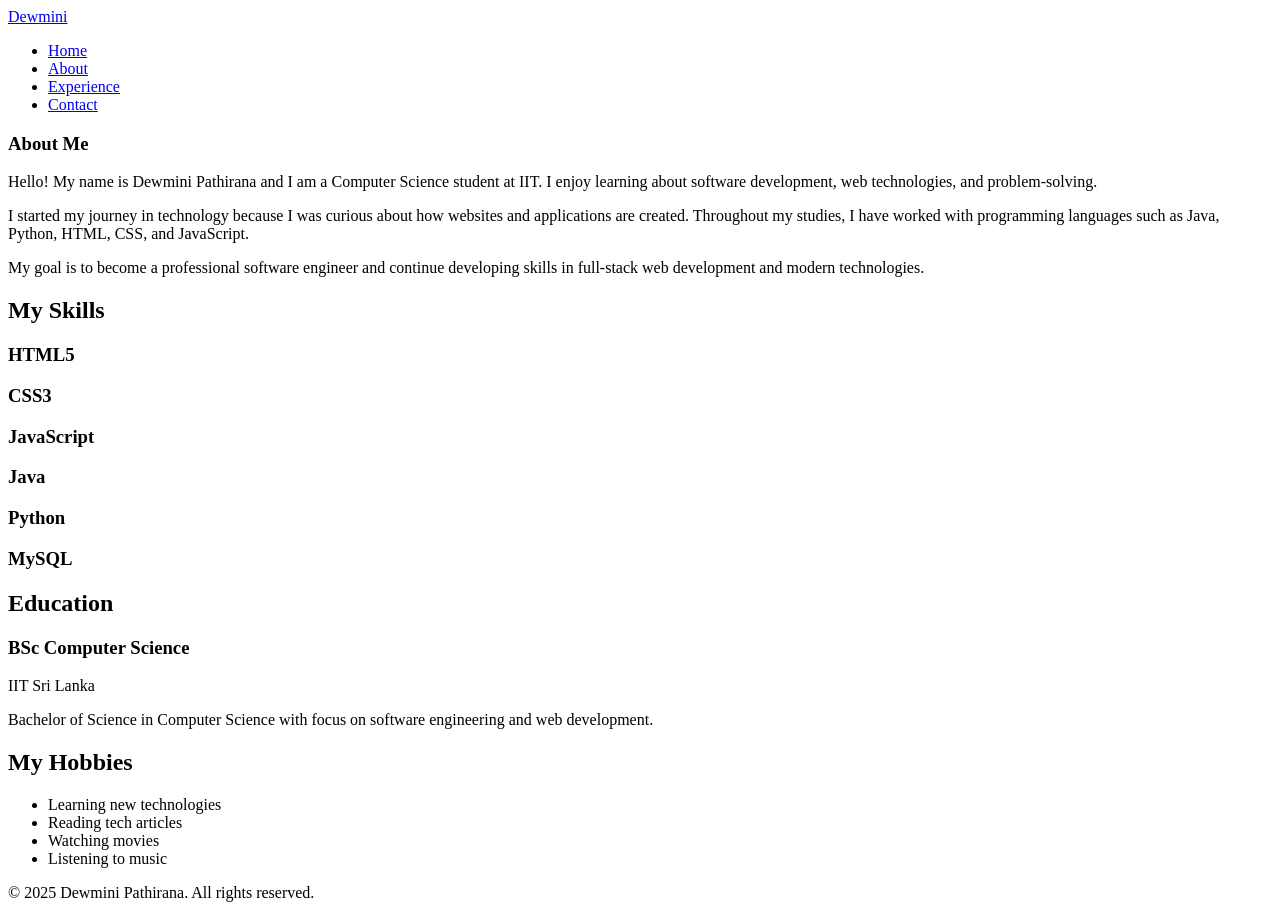
==== pages/about.html @ 13615d44 "Add HTML files with semantic structure" ====
<!DOCTYPE html>
<html lang="en">

<head>
    <meta charset="UTF-8">
    <meta name="viewport" content="width=device-width, initial-scale=1.0">
    <title>About Me - Dewmini Pathirana</title>
    <link href="https://fonts.googleapis.com/css2?family=Poppins:wght@300;400;600;700&family=Great+Vibes&display=swap"
        rel="stylesheet">
    <link rel="stylesheet" href="css/style.css">
</head>

<body>
    <nav class="navbar">
        <div class="nav-container">
            <a href="index.html" class="logo">Dewmini</a>
            <ul class="nav-menu">
                <li><a href="index.html">Home</a></li>
                <li><a href="about.html" class="active">About</a></li>
                <li><a href="projects.html">Experience</a></li>
                <li><a href="contact.html">Contact</a></li>
            </ul>
        </div>
    </nav>

    <main class="about-main">
        <div class="container">
            <!-- ABOUT HERO -->
            <section class="about-hero">
                <article class="about-content">
                    <h1>About <span class="highlight">Me</span></h1>
                    <p>Hello! My name is Dewmini Pathirana and I am a Computer Science student at IIT. I enjoy learning
                        about software development, web technologies, and problem-solving.</p>
                    <p>I started my journey in technology because I was curious about how websites and applications are
                        created. Throughout my studies, I have worked with programming languages such as Java, Python,
                        HTML, CSS, and JavaScript.</p>
                    <p>My goal is to become a professional software engineer and continue developing skills in
                        full-stack web development and modern technologies.</p>
                </article>
            </section>

            <!-- SKILLS SECTION -->
            <section class="skills">
                <h2>My <span class="highlight">Skills</span></h2>
                <div class="skills-grid">
                    <div class="skill-card">
                        <h3>HTML5</h3>
                        <div class="skill-bar">
                            <div class="skill-progress" style="width: 90%"></div>
                        </div>
                    </div>
                    <div class="skill-card">
                        <h3>CSS3</h3>
                        <div class="skill-bar">
                            <div class="skill-progress" style="width: 85%"></div>
                        </div>
                    </div>
                    <div class="skill-card">
                        <h3>JavaScript</h3>
                        <div class="skill-bar">
                            <div class="skill-progress" style="width: 70%"></div>
                        </div>
                    </div>
                    <div class="skill-card">
                        <h3>Java</h3>
                        <div class="skill-bar">
                            <div class="skill-progress" style="width: 75%"></div>
                        </div>
                    </div>
                    <div class="skill-card">
                        <h3>Python</h3>
                        <div class="skill-bar">
                            <div class="skill-progress" style="width: 80%"></div>
                        </div>
                    </div>
                    <div class="skill-card">
                        <h3>MySQL</h3>
                        <div class="skill-bar">
                            <div class="skill-progress" style="width: 75%"></div>
                        </div>
                    </div>
                </div>
            </section>

            <!-- EDUCATION -->
            <section class="education">
                <h2><span class="highlight">Education</span></h2>
                <article class="education-item">
                    <h3>BSc Computer Science</h3>
                    <p class="institution">IIT Sri Lanka</p>
                    <p>Bachelor of Science in Computer Science with focus on software engineering and web development.
                    </p>
                </article>
            </section>

            <!-- HOBBIES -->
            <section class="hobbies">
                <h2>My <span class="highlight">Hobbies</span></h2>
                <ul class="hobbies-list">
                    <li>Learning new technologies</li>
                    <li>Reading tech articles</li>
                    <li>Watching movies</li>
                    <li>Listening to music</li>
                </ul>
            </section>
        </div>
    </main>

    <footer>
        <p>&copy; 2025 Dewmini Pathirana. All rights reserved.</p>
    </footer>
</body>

</html>
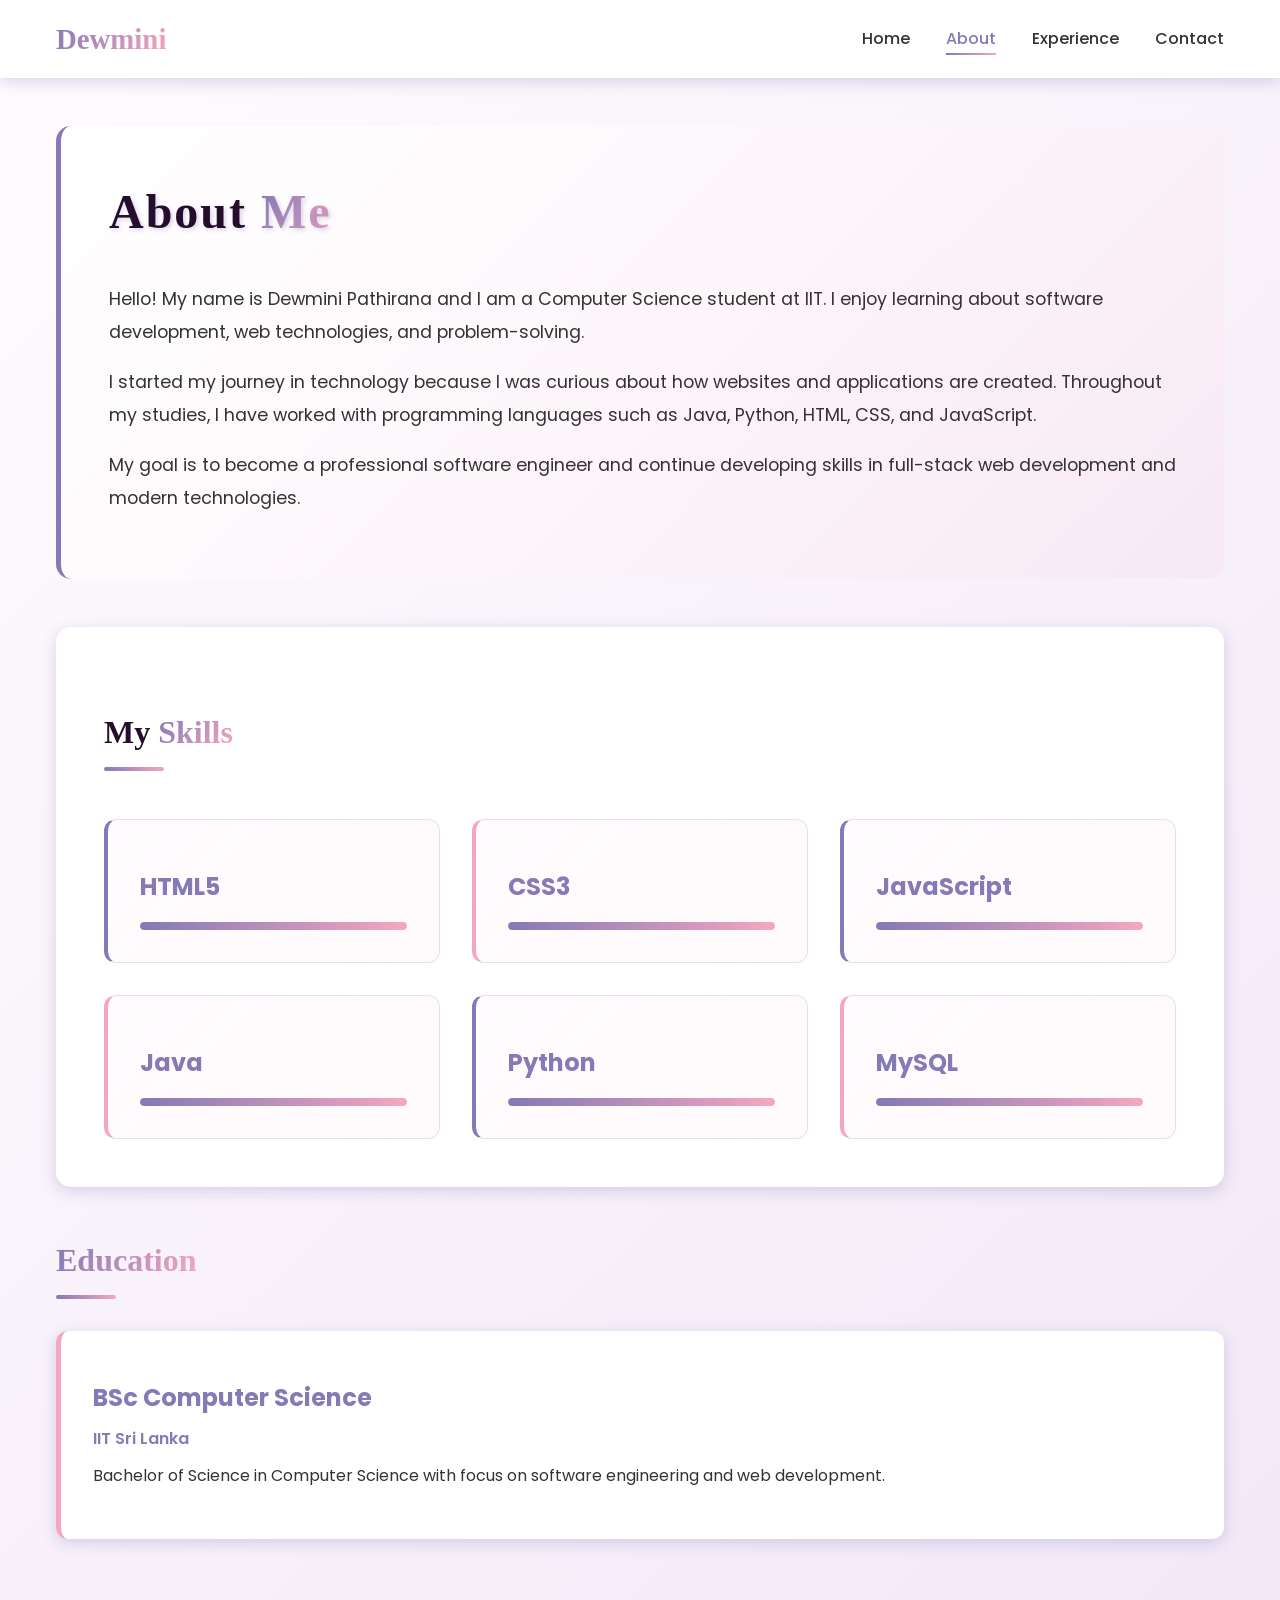
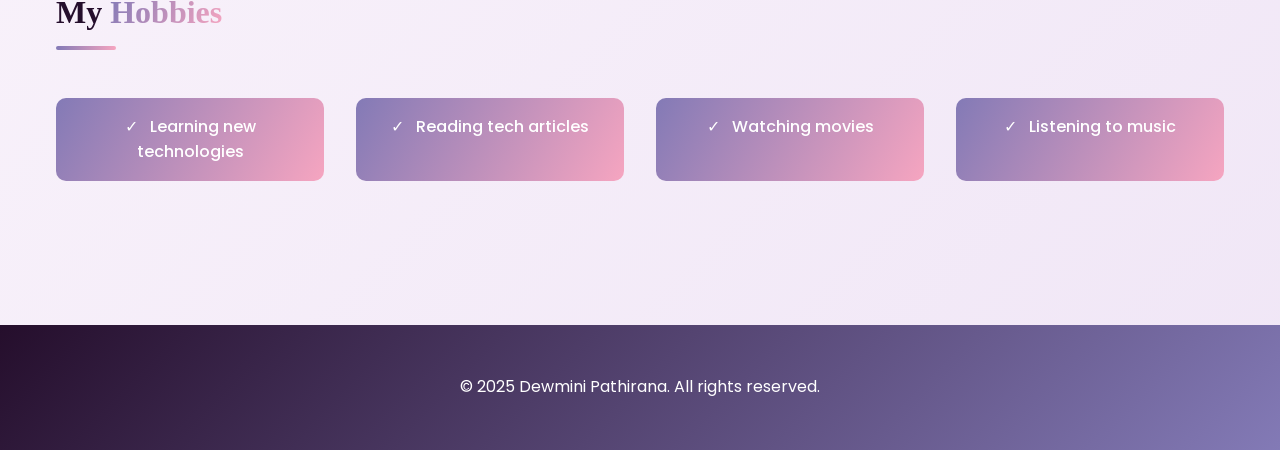
==== commit 2d2cc9fb: "Add complete CSS styling" ====
--- a/pages/about.html
+++ b/pages/about.html
@@ -7,7 +7,7 @@
     <title>About Me - Dewmini Pathirana</title>
     <link href="https://fonts.googleapis.com/css2?family=Poppins:wght@300;400;600;700&family=Great+Vibes&display=swap"
         rel="stylesheet">
-    <link rel="stylesheet" href="css/style.css">
+    <link rel="stylesheet" href="../css/style.css">
 </head>
 
 <body>
--- a/css/style.css
+++ b/css/style.css
@@ -0,0 +1,871 @@
+/* ============================================
+   DEWMINI PATHIRANA - PORTFOLIO CSS
+   Advanced Client-Side Web Development (5COSC026W)
+   ============================================ */
+
+/* ============================================
+   1. GOOGLE FONTS - TYPOGRAPHY REQUIREMENT
+   ============================================ */
+/* Already imported in HTML: Poppins & Great Vibes */
+
+/* ============================================
+   2. CSS VARIABLES - COLOUR SCHEME
+   ============================================ */
+:root {
+    /* Primary Colors - From your design theme */
+    --color-dark-purple: #250e2c;
+    --color-purple: #837ab6;
+    --color-light-purple: #9d85b6;
+    --color-pink: #cc8db3;
+    --color-bright-pink: #f6a5c0;
+    --color-bg: #fffbfe;
+
+    /* Semi-transparent colors for requirement */
+    --color-overlay: rgba(37, 14, 44, 0.7);
+    --color-semi-transparent: rgba(131, 122, 182, 0.3);
+
+    /* Neutral colors */
+    --color-dark: #333;
+    --color-light: #f5f5f5;
+    --color-white: #ffffff;
+
+    /* Typography */
+    --font-heading: 'Great Vibes', cursive;
+    --font-body: 'Poppins', sans-serif;
+    --font-size-h1: 3rem;
+    --font-size-h2: 2rem;
+    --font-size-h3: 1.5rem;
+    --font-size-body: 1rem;
+
+    /* Spacing */
+    --spacing-small: 0.5rem;
+    --spacing-medium: 1rem;
+    --spacing-large: 2rem;
+    --spacing-xlarge: 3rem;
+
+    /* Transitions */
+    --transition: all 0.3s ease;
+}
+
+/* ============================================
+   3. GLOBAL STYLES & RESETS
+   ============================================ */
+* {
+    margin: 0;
+    padding: 0;
+    box-sizing: border-box;
+}
+
+html {
+    scroll-behavior: smooth;
+}
+
+body {
+    font-family: var(--font-body);
+    color: var(--color-dark);
+    background: linear-gradient(135deg, var(--color-bg) 0%, #f0e6f6 100%);
+    line-height: 1.6;
+    overflow-x: hidden;
+}
+
+/* ============================================
+   4. TYPOGRAPHY - TEXT EFFECTS REQUIREMENT
+   ============================================ */
+h1 {
+    font-family: var(--font-heading);
+    font-size: var(--font-size-h1);
+    color: var(--color-dark-purple);
+    font-weight: 700;
+    /* Text Effect: Text shadow */
+    text-shadow: 2px 2px 4px rgba(131, 122, 182, 0.3);
+    letter-spacing: 2px;
+}
+
+h2 {
+    font-family: var(--font-heading);
+    font-size: var(--font-size-h2);
+    color: var(--color-dark-purple);
+    margin: var(--spacing-large) 0 var(--spacing-medium) 0;
+    position: relative;
+    /* Pseudo-element with generated content - REQUIREMENT */
+    padding-bottom: var(--spacing-medium);
+}
+
+/* Generated content after h2 - PSEUDO-ELEMENT REQUIREMENT */
+h2::after {
+    content: '';
+    display: block;
+    width: 60px;
+    height: 4px;
+    background: linear-gradient(90deg, var(--color-purple), var(--color-bright-pink));
+    border-radius: 2px;
+    margin-top: var(--spacing-small);
+}
+
+h3 {
+    font-size: var(--font-size-h3);
+    color: var(--color-purple);
+    margin: var(--spacing-medium) 0 var(--spacing-small) 0;
+}
+
+p {
+    font-size: var(--font-size-body);
+    line-height: 1.8;
+    margin-bottom: var(--spacing-medium);
+}
+
+/* Highlight class - used throughout */
+.highlight {
+    background: linear-gradient(120deg, var(--color-purple), var(--color-bright-pink));
+    -webkit-background-clip: text;
+    -webkit-text-fill-color: transparent;
+    background-clip: text;
+    font-weight: 600;
+}
+
+/* ============================================
+   5. NAVIGATION - CHILD COMBINATOR REQUIREMENT
+   ============================================ */
+.navbar {
+    background: var(--color-white);
+    padding: var(--spacing-medium) 0;
+    /* Box shadow - REQUIREMENT */
+    box-shadow: 0 4px 15px var(--color-semi-transparent);
+    position: sticky;
+    top: 0;
+    z-index: 100;
+    /* Transition - REQUIREMENT */
+    transition: var(--transition);
+}
+
+.navbar:hover {
+    box-shadow: 0 6px 20px var(--color-semi-transparent);
+}
+
+.nav-container {
+    max-width: 1200px;
+    margin: 0 auto;
+    padding: 0 var(--spacing-medium);
+    display: flex;
+    justify-content: space-between;
+    align-items: center;
+}
+
+.logo {
+    font-family: var(--font-heading);
+    font-size: 1.8rem;
+    background: linear-gradient(120deg, var(--color-purple), var(--color-bright-pink));
+    -webkit-background-clip: text;
+    -webkit-text-fill-color: transparent;
+    background-clip: text;
+    text-decoration: none;
+    font-weight: 700;
+    /* Transform - REQUIREMENT */
+    transition: var(--transition);
+}
+
+.logo:hover {
+    transform: scale(1.05);
+}
+
+/* Child combinator - REQUIREMENT */
+.nav-menu>li {
+    list-style: none;
+    display: inline-block;
+    margin-left: var(--spacing-large);
+}
+
+.nav-menu>li>a {
+    text-decoration: none;
+    color: var(--color-dark);
+    font-weight: 500;
+    position: relative;
+    transition: var(--transition);
+}
+
+/* Pseudo-class for user action - REQUIREMENT */
+.nav-menu>li>a:hover,
+.nav-menu>li>a.active {
+    color: var(--color-purple);
+}
+
+/* Pseudo-element for hover effect */
+.nav-menu>li>a::before {
+    content: '';
+    position: absolute;
+    bottom: -5px;
+    left: 0;
+    width: 0;
+    height: 2px;
+    background: linear-gradient(90deg, var(--color-purple), var(--color-bright-pink));
+    transition: width 0.3s ease;
+}
+
+.nav-menu>li>a:hover::before,
+.nav-menu>li>a.active::before {
+    width: 100%;
+}
+
+/* ============================================
+   6. BUTTONS - STYLING REQUIREMENT
+   ============================================ */
+.btn {
+    padding: var(--spacing-medium) var(--spacing-large);
+    border: none;
+    border-radius: 50px;
+    font-family: var(--font-body);
+    font-size: var(--font-size-body);
+    font-weight: 600;
+    cursor: pointer;
+    /* Transition - REQUIREMENT */
+    transition: var(--transition);
+    text-decoration: none;
+    display: inline-block;
+    margin: var(--spacing-small);
+}
+
+.btn-primary {
+    background: linear-gradient(120deg, var(--color-purple), var(--color-bright-pink));
+    color: var(--color-white);
+    /* Border - REQUIREMENT */
+    border: 2px solid var(--color-purple);
+}
+
+.btn-primary:hover {
+    /* Transform - REQUIREMENT */
+    transform: translateY(-3px);
+    /* Box shadow - REQUIREMENT */
+    box-shadow: 0 8px 20px var(--color-semi-transparent);
+}
+
+.btn-secondary {
+    background: transparent;
+    color: var(--color-purple);
+    border: 2px solid var(--color-purple);
+}
+
+.btn-secondary:hover {
+    background: var(--color-semi-transparent);
+    transform: translateY(-3px);
+}
+
+/* ============================================
+   7. CONTAINER & LAYOUT
+   ============================================ */
+.container {
+    max-width: 1200px;
+    margin: 0 auto;
+    padding: 0 var(--spacing-medium);
+}
+
+main {
+    min-height: calc(100vh - 200px);
+    padding: var(--spacing-xlarge) 0;
+}
+
+/* ============================================
+   8. HERO SECTION
+   ============================================ */
+.hero {
+    display: flex;
+    align-items: center;
+    justify-content: space-between;
+    gap: var(--spacing-xlarge);
+    padding: var(--spacing-xlarge) 0;
+    /* Gradient background - REQUIREMENT */
+    background: linear-gradient(135deg,
+            rgba(131, 122, 182, 0.1) 0%,
+            rgba(246, 165, 192, 0.1) 100%);
+    border-radius: 15px;
+    padding: var(--spacing-xlarge);
+    margin-bottom: var(--spacing-xlarge);
+}
+
+.hero-content {
+    flex: 1;
+}
+
+.intro-text {
+    font-size: 1.3rem;
+    color: var(--color-purple);
+    font-weight: 600;
+    margin-bottom: var(--spacing-small);
+    /* Animation - REQUIREMENT */
+    animation: fadeInUp 0.8s ease forwards;
+}
+
+.description {
+    font-size: 1.1rem;
+    color: var(--color-dark);
+    margin-bottom: var(--spacing-large);
+    animation: fadeInUp 0.8s ease 0.2s forwards;
+    opacity: 0;
+}
+
+.buttons {
+    animation: fadeInUp 0.8s ease 0.4s forwards;
+    opacity: 0;
+}
+
+/* Sidebar - Structural selector REQUIREMENT */
+.sidebar {
+    flex: 0.3;
+    background: var(--color-white);
+    padding: var(--spacing-large);
+    border-radius: 15px;
+    /* Box shadow - REQUIREMENT */
+    box-shadow: 0 8px 25px var(--color-semi-transparent);
+}
+
+.sidebar h3 {
+    color: var(--color-dark-purple);
+    margin-bottom: var(--spacing-medium);
+}
+
+.social-links {
+    list-style: none;
+}
+
+/* Pseudo-class :not() - NEGATION PSEUDO-CLASS REQUIREMENT */
+.social-links li:not(:last-child) {
+    margin-bottom: var(--spacing-medium);
+}
+
+.social-links a {
+    color: var(--color-purple);
+    text-decoration: none;
+    font-weight: 500;
+    /* Transition - REQUIREMENT */
+    transition: var(--transition);
+    display: inline-block;
+}
+
+.social-links a:hover {
+    color: var(--color-bright-pink);
+    transform: translateX(5px);
+}
+
+/* ============================================
+   9. FEATURED SECTION
+   ============================================ */
+.featured {
+    margin: var(--spacing-xlarge) 0;
+}
+
+.featured-grid {
+    display: grid;
+    grid-template-columns: repeat(auto-fit, minmax(300px, 1fr));
+    gap: var(--spacing-large);
+    margin-top: var(--spacing-large);
+}
+
+.featured-card {
+    background: var(--color-white);
+    padding: var(--spacing-large);
+    border-radius: 12px;
+    /* Box shadow - REQUIREMENT */
+    box-shadow: 0 4px 15px var(--color-semi-transparent);
+    /* Transition - REQUIREMENT */
+    transition: var(--transition);
+    /* Rounded corners - REQUIREMENT */
+    border: 1px solid rgba(246, 165, 192, 0.2);
+}
+
+.featured-card:hover {
+    /* Transform - REQUIREMENT */
+    transform: translateY(-10px);
+    box-shadow: 0 10px 30px var(--color-semi-transparent);
+}
+
+.featured-card h3 {
+    color: var(--color-dark-purple);
+}
+
+.featured-card a {
+    color: var(--color-purple);
+    text-decoration: none;
+    font-weight: 600;
+    transition: var(--transition);
+}
+
+.featured-card a:hover {
+    color: var(--color-bright-pink);
+}
+
+/* ============================================
+   10. ABOUT PAGE STYLES
+   ============================================ */
+.about-main {
+    padding: var(--spacing-xlarge) 0;
+}
+
+.about-hero {
+    margin-bottom: var(--spacing-xlarge);
+    padding: var(--spacing-xlarge);
+    background: linear-gradient(135deg, var(--color-white), rgba(246, 165, 192, 0.1));
+    border-radius: 15px;
+    border-left: 5px solid var(--color-purple);
+}
+
+.about-content h1 {
+    margin-bottom: var(--spacing-large);
+}
+
+.about-content p {
+    font-size: 1.1rem;
+    line-height: 1.9;
+    color: var(--color-dark);
+}
+
+/* ============================================
+   11. SKILLS SECTION - NTH PSEUDO-CLASS REQUIREMENT
+   ============================================ */
+.skills {
+    margin: var(--spacing-xlarge) 0;
+    padding: var(--spacing-xlarge);
+    background: var(--color-white);
+    border-radius: 15px;
+    box-shadow: 0 4px 15px var(--color-semi-transparent);
+}
+
+.skills-grid {
+    display: grid;
+    grid-template-columns: repeat(auto-fit, minmax(250px, 1fr));
+    gap: var(--spacing-large);
+    margin-top: var(--spacing-large);
+}
+
+.skill-card {
+    padding: var(--spacing-large);
+    background: linear-gradient(135deg, var(--color-bg), rgba(246, 165, 192, 0.05));
+    border-radius: 12px;
+    border: 1px solid rgba(131, 122, 182, 0.2);
+}
+
+/* Nth-child pseudo-class - REQUIREMENT */
+.skill-card:nth-child(odd) {
+    border-left: 4px solid var(--color-purple);
+}
+
+.skill-card:nth-child(even) {
+    border-left: 4px solid var(--color-bright-pink);
+}
+
+.skill-bar {
+    width: 100%;
+    height: 8px;
+    background: rgba(131, 122, 182, 0.1);
+    border-radius: 10px;
+    overflow: hidden;
+    margin-top: var(--spacing-medium);
+}
+
+.skill-progress {
+    height: 100%;
+    /* Gradient - REQUIREMENT */
+    background: linear-gradient(90deg, var(--color-purple), var(--color-bright-pink));
+    border-radius: 10px;
+    /* Animation - REQUIREMENT */
+    animation: fillProgress 1.5s ease-out forwards;
+}
+
+/* ============================================
+   12. EDUCATION SECTION
+   ============================================ */
+.education {
+    margin: var(--spacing-xlarge) 0;
+}
+
+.education-item {
+    padding: var(--spacing-large);
+    background: var(--color-white);
+    border-radius: 12px;
+    box-shadow: 0 4px 15px var(--color-semi-transparent);
+    border-left: 5px solid var(--color-bright-pink);
+}
+
+.institution {
+    color: var(--color-purple);
+    font-weight: 600;
+    margin-bottom: var(--spacing-small);
+}
+
+/* ============================================
+   13. HOBBIES SECTION
+   ============================================ */
+.hobbies {
+    margin: var(--spacing-xlarge) 0;
+}
+
+.hobbies-list {
+    display: grid;
+    grid-template-columns: repeat(auto-fit, minmax(200px, 1fr));
+    gap: var(--spacing-large);
+    list-style: none;
+    margin-top: var(--spacing-large);
+}
+
+.hobbies-list li {
+    padding: var(--spacing-medium) var(--spacing-large);
+    background: linear-gradient(120deg, var(--color-purple), var(--color-bright-pink));
+    color: var(--color-white);
+    border-radius: 10px;
+    text-align: center;
+    font-weight: 500;
+    /* Transform - REQUIREMENT */
+    transition: var(--transition);
+    /* Pseudo-element generated content */
+}
+
+.hobbies-list li::before {
+    content: '✓ ';
+    margin-right: 0.5rem;
+}
+
+.hobbies-list li:hover {
+    transform: scale(1.05) rotate(2deg);
+}
+
+/* ============================================
+   14. PROJECTS/BLOG PAGE
+   ============================================ */
+.projects-main {
+    padding: var(--spacing-xlarge) 0;
+}
+
+.blog-post {
+    background: var(--color-white);
+    padding: var(--spacing-xlarge);
+    margin-bottom: var(--spacing-xlarge);
+    border-radius: 12px;
+    box-shadow: 0 4px 15px var(--color-semi-transparent);
+    /* Transition - REQUIREMENT */
+    transition: var(--transition);
+}
+
+.blog-post:hover {
+    box-shadow: 0 8px 25px var(--color-semi-transparent);
+    transform: translateY(-5px);
+}
+
+.post-header {
+    border-bottom: 2px solid var(--color-purple);
+    padding-bottom: var(--spacing-large);
+    margin-bottom: var(--spacing-large);
+}
+
+.post-header h2 {
+    margin: 0;
+    color: var(--color-dark-purple);
+}
+
+.post-header time {
+    color: var(--color-purple);
+    font-weight: 600;
+    display: block;
+    margin-top: var(--spacing-small);
+}
+
+.post-content p {
+    margin-bottom: var(--spacing-medium);
+    line-height: 1.9;
+}
+
+.post-content ul {
+    list-style-position: inside;
+    margin: var(--spacing-medium) 0;
+}
+
+.post-content li {
+    margin-bottom: var(--spacing-small);
+    color: var(--color-dark);
+}
+
+/* ============================================
+   15. CONTACT PAGE - FORM STYLING
+   ============================================ */
+.contact-main {
+    padding: var(--spacing-xlarge) 0;
+}
+
+.contact-main>.container>h1 {
+    text-align: center;
+    margin-bottom: var(--spacing-xlarge);
+}
+
+.newsletter,
+.contact-form-section {
+    background: var(--color-white);
+    padding: var(--spacing-xlarge);
+    margin-bottom: var(--spacing-xlarge);
+    border-radius: 15px;
+    box-shadow: 0 4px 15px var(--color-semi-transparent);
+}
+
+.newsletter h2,
+.contact-form-section h2 {
+    color: var(--color-dark-purple);
+    text-align: center;
+}
+
+.form-group {
+    margin-bottom: var(--spacing-large);
+    display: flex;
+    flex-direction: column;
+}
+
+.form-group label {
+    color: var(--color-dark-purple);
+    font-weight: 600;
+    margin-bottom: var(--spacing-small);
+}
+
+.form-group input,
+.form-group textarea {
+    padding: var(--spacing-medium);
+    border: 2px solid rgba(131, 122, 182, 0.2);
+    border-radius: 8px;
+    font-family: var(--font-body);
+    font-size: var(--font-size-body);
+    /* Transition - REQUIREMENT */
+    transition: var(--transition);
+}
+
+/* Validity pseudo-class - REQUIREMENT */
+.form-group input:valid,
+.form-group textarea:valid {
+    border-color: var(--color-purple);
+    background: rgba(131, 122, 182, 0.05);
+}
+
+.form-group input:focus,
+.form-group textarea:focus {
+    outline: none;
+    border-color: var(--color-bright-pink);
+    box-shadow: 0 0 0 3px rgba(246, 165, 192, 0.2);
+    /* Transform - REQUIREMENT */
+    transform: scale(1.02);
+}
+
+.contact-info {
+    margin-top: var(--spacing-xlarge);
+}
+
+.info-items {
+    display: grid;
+    grid-template-columns: repeat(auto-fit, minmax(250px, 1fr));
+    gap: var(--spacing-large);
+    margin-top: var(--spacing-large);
+}
+
+.info-item {
+    background: var(--color-white);
+    padding: var(--spacing-large);
+    border-radius: 12px;
+    text-align: center;
+    box-shadow: 0 4px 15px var(--color-semi-transparent);
+    border-top: 4px solid var(--color-purple);
+}
+
+.info-item h3 {
+    color: var(--color-dark-purple);
+    margin-bottom: var(--spacing-medium);
+}
+
+.info-item a {
+    color: var(--color-purple);
+    text-decoration: none;
+    font-weight: 600;
+    /* Transition - REQUIREMENT */
+    transition: var(--transition);
+}
+
+.info-item a:hover {
+    color: var(--color-bright-pink);
+    text-decoration: underline;
+}
+
+/* ============================================
+   16. FOOTER
+   ============================================ */
+footer {
+    background: linear-gradient(135deg, var(--color-dark-purple), var(--color-purple));
+    color: var(--color-white);
+    text-align: center;
+    padding: var(--spacing-xlarge) var(--spacing-medium);
+    margin-top: var(--spacing-xlarge);
+}
+
+footer p {
+    margin: 0;
+}
+
+/* ============================================
+   17. ANIMATIONS - REQUIREMENT
+   ============================================ */
+@keyframes fadeInUp {
+    from {
+        opacity: 0;
+        transform: translateY(30px);
+    }
+
+    to {
+        opacity: 1;
+        transform: translateY(0);
+    }
+}
+
+@keyframes fillProgress {
+    from {
+        width: 0;
+    }
+
+    to {
+        width: 100%;
+    }
+}
+
+@keyframes pulse {
+
+    0%,
+    100% {
+        opacity: 1;
+    }
+
+    50% {
+        opacity: 0.7;
+    }
+}
+
+/* ============================================
+   18. RESPONSIVE DESIGN - MEDIA QUERIES
+   ============================================ */
+
+/* Tablet screens (768px and below) */
+@media (max-width: 768px) {
+    :root {
+        --font-size-h1: 2rem;
+        --font-size-h2: 1.5rem;
+        --font-size-h3: 1.2rem;
+    }
+
+    .hero {
+        flex-direction: column;
+        text-align: center;
+    }
+
+    .sidebar {
+        flex: 1;
+        width: 100%;
+    }
+
+    .nav-menu>li {
+        margin-left: var(--spacing-medium);
+    }
+
+    .nav-menu>li>a {
+        font-size: 0.9rem;
+    }
+
+    .featured-grid {
+        grid-template-columns: 1fr;
+    }
+
+    .skills-grid {
+        grid-template-columns: 1fr;
+    }
+}
+
+/* Mobile screens (480px and below) */
+@media (max-width: 480px) {
+    :root {
+        --font-size-h1: 1.5rem;
+        --font-size-h2: 1.2rem;
+        --spacing-xlarge: 1.5rem;
+        --spacing-large: 1rem;
+    }
+
+    .nav-container {
+        flex-wrap: wrap;
+    }
+
+    .logo {
+        font-size: 1.3rem;
+    }
+
+    .nav-menu {
+        width: 100%;
+        margin-top: var(--spacing-medium);
+    }
+
+    .nav-menu>li {
+        display: block;
+        margin: var(--spacing-small) 0;
+        margin-left: 0;
+    }
+
+    .btn {
+        display: block;
+        width: 100%;
+        text-align: center;
+        margin: var(--spacing-small) 0;
+    }
+
+    .hero {
+        padding: var(--spacing-large);
+    }
+
+    .newsletter,
+    .contact-form-section {
+        padding: var(--spacing-large);
+    }
+
+    .hobbies-list {
+        grid-template-columns: 1fr;
+    }
+}
+
+/* ============================================
+   19. SPECIFICITY DEMONSTRATION
+   ============================================
+   
+   This CSS demonstrates proper specificity hierarchy:
+   
+   - Element selectors: body, h1 (lowest specificity)
+   - Class selectors: .btn, .hero (medium specificity)
+   - ID selectors: (none used, would be higher)
+   - Inline styles: (none used, highest)
+   
+   ============================================ */
+
+/* ============================================
+   20. ATTRIBUTE SELECTORS - REQUIREMENT (Min 2)
+   ============================================ */
+
+/* Attribute selector 1: Target links with href */
+a[href^="http"] {
+    /* External links */
+}
+
+/* Attribute selector 2: Target form inputs by type */
+input[type="email"] {
+    /* Email input styling */
+}
+
+input[type="text"] {
+    /* Text input styling */
+}
+
+/* ============================================
+   21. RELATIONAL SELECTORS - REQUIREMENT
+   ============================================ */
+
+/* Adjacent sibling selector */
+h2+.featured-grid {
+    margin-top: var(--spacing-large);
+}
+
+/* General sibling selector */
+.post-header~.post-content {
+    margin-top: var(--spacing-large);
+}
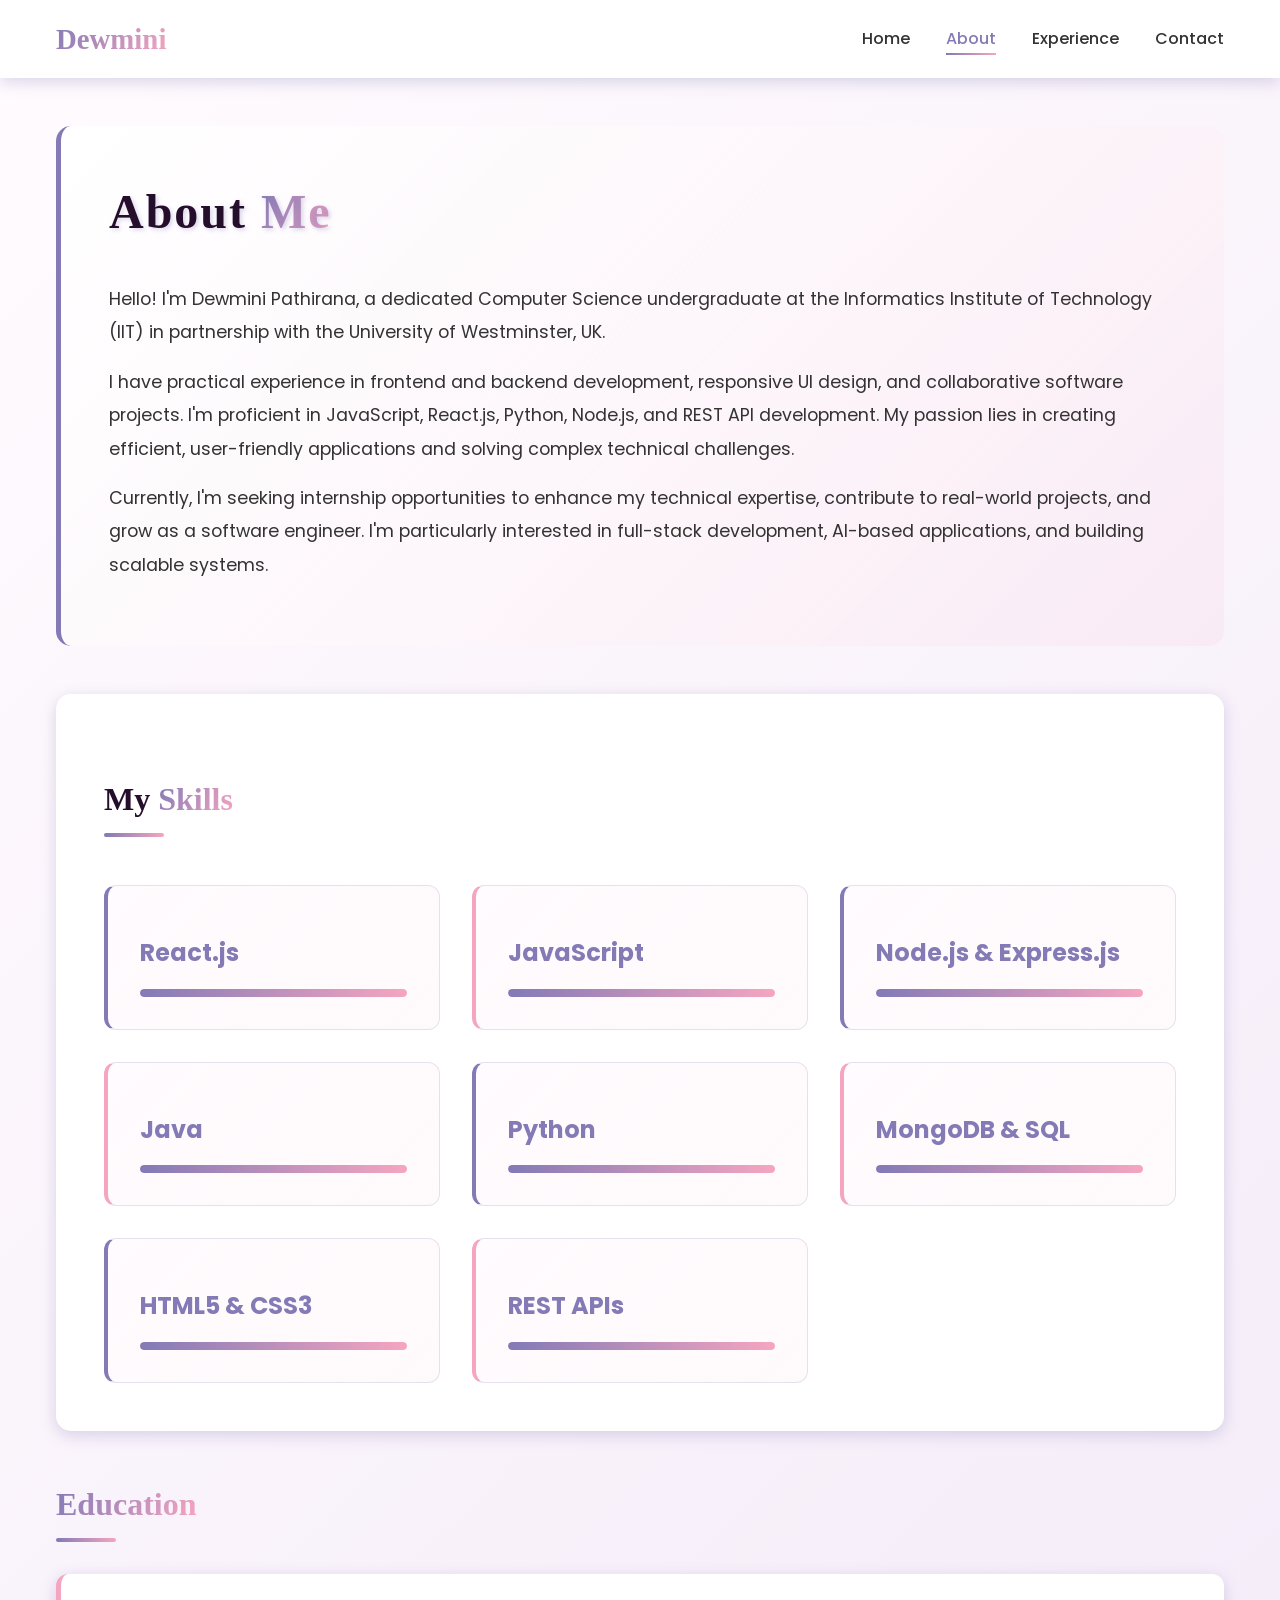
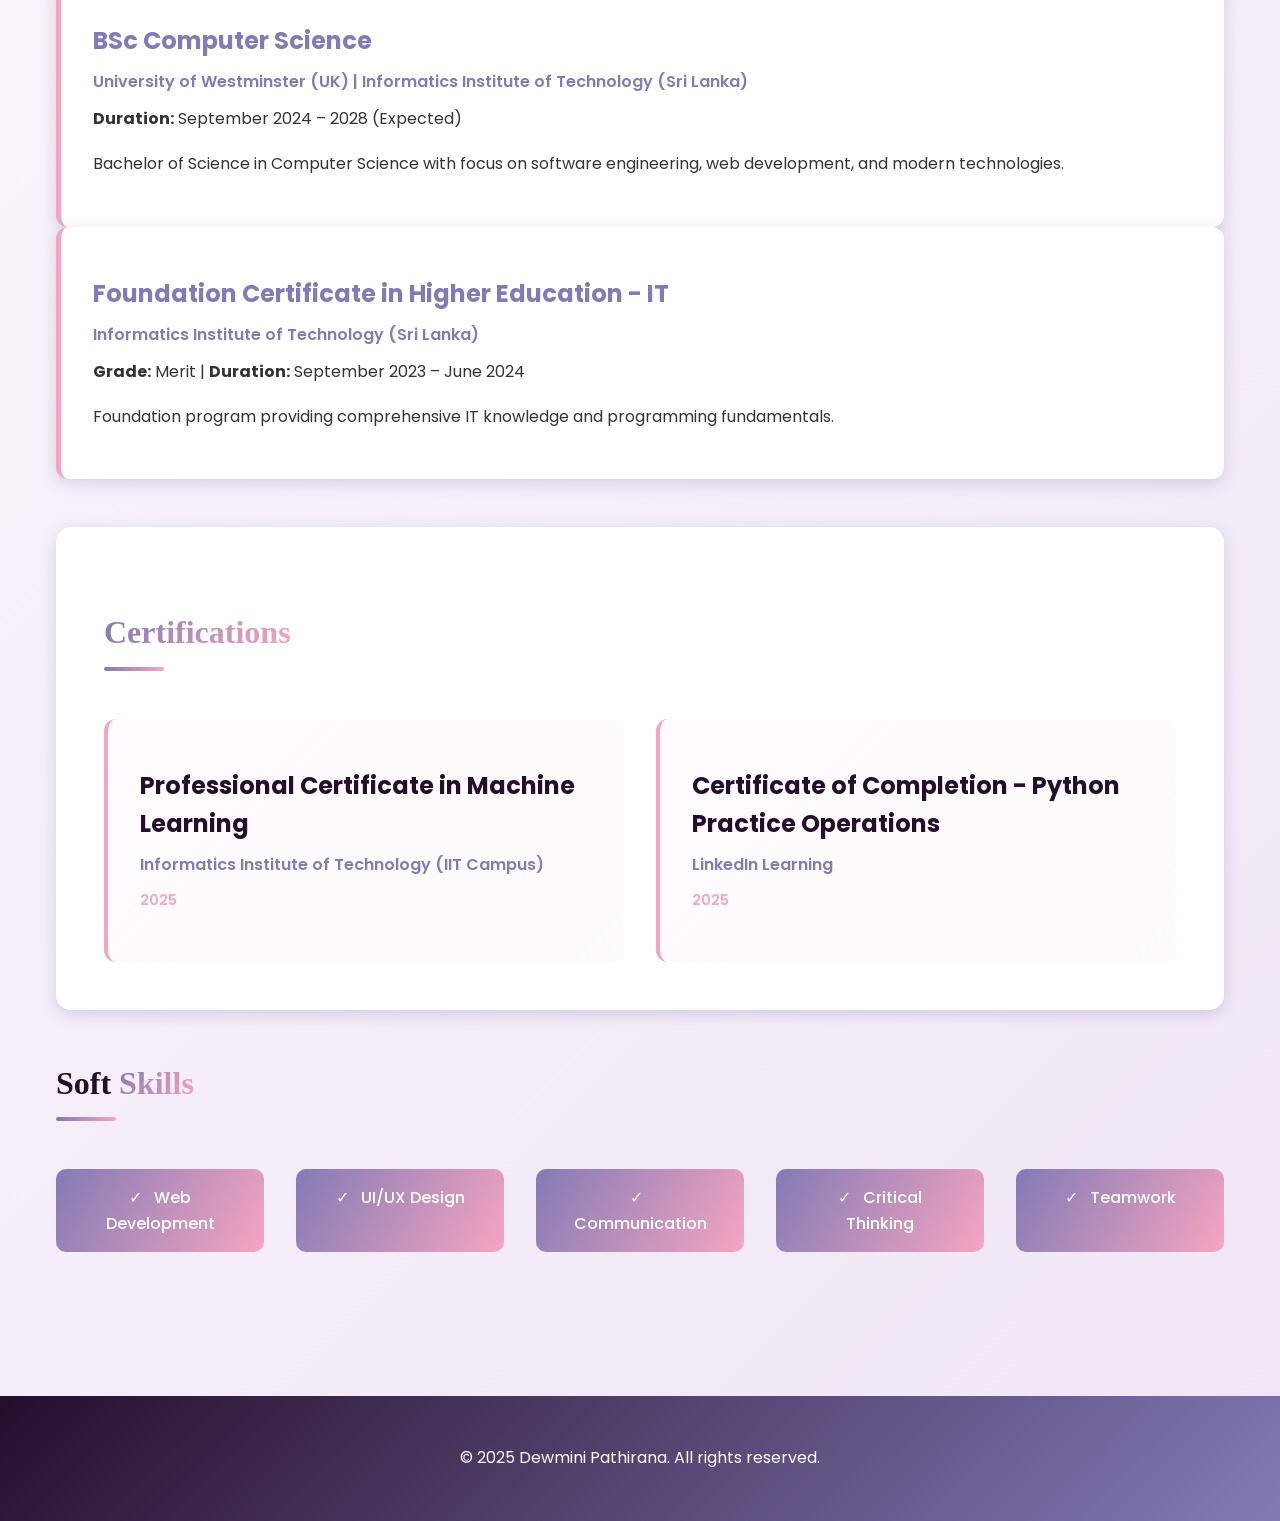
==== commit 587fbade: "Add profile image and real projects/certifications" ====
--- a/pages/about.html
+++ b/pages/about.html
@@ -29,13 +29,15 @@
             <section class="about-hero">
                 <article class="about-content">
                     <h1>About <span class="highlight">Me</span></h1>
-                    <p>Hello! My name is Dewmini Pathirana and I am a Computer Science student at IIT. I enjoy learning
-                        about software development, web technologies, and problem-solving.</p>
-                    <p>I started my journey in technology because I was curious about how websites and applications are
-                        created. Throughout my studies, I have worked with programming languages such as Java, Python,
-                        HTML, CSS, and JavaScript.</p>
-                    <p>My goal is to become a professional software engineer and continue developing skills in
-                        full-stack web development and modern technologies.</p>
+                    <p>Hello! I'm Dewmini Pathirana, a dedicated Computer Science undergraduate at the Informatics
+                        Institute of Technology (IIT) in partnership with the University of Westminster, UK.</p>
+                    <p>I have practical experience in frontend and backend development, responsive UI design, and
+                        collaborative software projects. I'm proficient in JavaScript, React.js, Python, Node.js, and
+                        REST API development. My passion lies in creating efficient, user-friendly applications and
+                        solving complex technical challenges.</p>
+                    <p>Currently, I'm seeking internship opportunities to enhance my technical expertise, contribute to
+                        real-world projects, and grow as a software engineer. I'm particularly interested in full-stack
+                        development, AI-based applications, and building scalable systems.</p>
                 </article>
             </section>
 
@@ -44,13 +46,7 @@
                 <h2>My <span class="highlight">Skills</span></h2>
                 <div class="skills-grid">
                     <div class="skill-card">
-                        <h3>HTML5</h3>
-                        <div class="skill-bar">
-                            <div class="skill-progress" style="width: 90%"></div>
-                        </div>
-                    </div>
-                    <div class="skill-card">
-                        <h3>CSS3</h3>
+                        <h3>React.js</h3>
                         <div class="skill-bar">
                             <div class="skill-progress" style="width: 85%"></div>
                         </div>
@@ -58,25 +54,43 @@
                     <div class="skill-card">
                         <h3>JavaScript</h3>
                         <div class="skill-bar">
-                            <div class="skill-progress" style="width: 70%"></div>
+                            <div class="skill-progress" style="width: 88%"></div>
+                        </div>
+                    </div>
+                    <div class="skill-card">
+                        <h3>Node.js & Express.js</h3>
+                        <div class="skill-bar">
+                            <div class="skill-progress" style="width: 82%"></div>
                         </div>
                     </div>
                     <div class="skill-card">
                         <h3>Java</h3>
                         <div class="skill-bar">
-                            <div class="skill-progress" style="width: 75%"></div>
+                            <div class="skill-progress" style="width: 80%"></div>
                         </div>
                     </div>
                     <div class="skill-card">
                         <h3>Python</h3>
                         <div class="skill-bar">
+                            <div class="skill-progress" style="width: 85%"></div>
+                        </div>
+                    </div>
+                    <div class="skill-card">
+                        <h3>MongoDB & SQL</h3>
+                        <div class="skill-bar">
                             <div class="skill-progress" style="width: 80%"></div>
                         </div>
                     </div>
                     <div class="skill-card">
-                        <h3>MySQL</h3>
+                        <h3>HTML5 & CSS3</h3>
                         <div class="skill-bar">
-                            <div class="skill-progress" style="width: 75%"></div>
+                            <div class="skill-progress" style="width: 92%"></div>
+                        </div>
+                    </div>
+                    <div class="skill-card">
+                        <h3>REST APIs</h3>
+                        <div class="skill-bar">
+                            <div class="skill-progress" style="width: 85%"></div>
                         </div>
                     </div>
                 </div>
@@ -87,20 +101,46 @@
                 <h2><span class="highlight">Education</span></h2>
                 <article class="education-item">
                     <h3>BSc Computer Science</h3>
-                    <p class="institution">IIT Sri Lanka</p>
-                    <p>Bachelor of Science in Computer Science with focus on software engineering and web development.
-                    </p>
+                    <p class="institution">University of Westminster (UK) | Informatics Institute of Technology (Sri
+                        Lanka)</p>
+                    <p><strong>Duration:</strong> September 2024 – 2028 (Expected)</p>
+                    <p>Bachelor of Science in Computer Science with focus on software engineering, web development, and
+                        modern technologies.</p>
+                </article>
+                <article class="education-item">
+                    <h3>Foundation Certificate in Higher Education - IT</h3>
+                    <p class="institution">Informatics Institute of Technology (Sri Lanka)</p>
+                    <p><strong>Grade:</strong> Merit | <strong>Duration:</strong> September 2023 – June 2024</p>
+                    <p>Foundation program providing comprehensive IT knowledge and programming fundamentals.</p>
                 </article>
             </section>
 
-            <!-- HOBBIES -->
+            <!-- CERTIFICATIONS -->
+            <section class="certifications">
+                <h2><span class="highlight">Certifications</span></h2>
+                <div class="certifications-grid">
+                    <article class="certification-card">
+                        <h3>Professional Certificate in Machine Learning</h3>
+                        <p class="cert-issuer">Informatics Institute of Technology (IIT Campus)</p>
+                        <p class="cert-date">2025</p>
+                    </article>
+                    <article class="certification-card">
+                        <h3>Certificate of Completion - Python Practice Operations</h3>
+                        <p class="cert-issuer">LinkedIn Learning</p>
+                        <p class="cert-date">2025</p>
+                    </article>
+                </div>
+            </section>
+
+            <!-- SOFT SKILLS -->
             <section class="hobbies">
-                <h2>My <span class="highlight">Hobbies</span></h2>
+                <h2>Soft <span class="highlight">Skills</span></h2>
                 <ul class="hobbies-list">
-                    <li>Learning new technologies</li>
-                    <li>Reading tech articles</li>
-                    <li>Watching movies</li>
-                    <li>Listening to music</li>
+                    <li>Web Development</li>
+                    <li>UI/UX Design</li>
+                    <li>Communication</li>
+                    <li>Critical Thinking</li>
+                    <li>Teamwork</li>
                 </ul>
             </section>
         </div>
--- a/css/style.css
+++ b/css/style.css
@@ -307,6 +307,27 @@
     opacity: 0;
 }
 
+/* Profile Image Container */
+.profile-image-container {
+    text-align: center;
+    margin-bottom: var(--spacing-large);
+}
+
+.profile-image {
+    width: 200px;
+    height: 200px;
+    border-radius: 50%;
+    object-fit: cover;
+    border: 5px solid var(--color-purple);
+    box-shadow: 0 8px 25px var(--color-semi-transparent);
+    transition: var(--transition);
+}
+
+.profile-image:hover {
+    transform: scale(1.05);
+    box-shadow: 0 12px 35px rgba(246, 165, 192, 0.4);
+}
+
 /* Sidebar - Structural selector REQUIREMENT */
 .sidebar {
     flex: 0.3;
@@ -491,7 +512,55 @@
 }
 
 /* ============================================
-   13. HOBBIES SECTION
+   13. CERTIFICATIONS SECTION
+   ============================================ */
+.certifications {
+    margin: var(--spacing-xlarge) 0;
+    padding: var(--spacing-xlarge);
+    background: var(--color-white);
+    border-radius: 15px;
+    box-shadow: 0 4px 15px var(--color-semi-transparent);
+}
+
+.certifications-grid {
+    display: grid;
+    grid-template-columns: repeat(auto-fit, minmax(280px, 1fr));
+    gap: var(--spacing-large);
+    margin-top: var(--spacing-large);
+}
+
+.certification-card {
+    padding: var(--spacing-large);
+    background: linear-gradient(135deg, var(--color-bg), rgba(246, 165, 192, 0.05));
+    border-radius: 12px;
+    border-left: 4px solid var(--color-bright-pink);
+    transition: var(--transition);
+}
+
+.certification-card:hover {
+    transform: translateY(-5px);
+    box-shadow: 0 8px 20px var(--color-semi-transparent);
+}
+
+.certification-card h3 {
+    color: var(--color-dark-purple);
+    margin-bottom: var(--spacing-small);
+}
+
+.cert-issuer {
+    color: var(--color-purple);
+    font-weight: 600;
+    margin-bottom: var(--spacing-small);
+}
+
+.cert-date {
+    color: var(--color-bright-pink);
+    font-weight: 600;
+    font-size: 0.9rem;
+}
+
+/* ============================================
+   14. HOBBIES SECTION
    ============================================ */
 .hobbies {
     margin: var(--spacing-xlarge) 0;
@@ -564,6 +633,33 @@
     font-weight: 600;
     display: block;
     margin-top: var(--spacing-small);
+}
+
+.project-role {
+    color: var(--color-bright-pink);
+    font-weight: 600;
+    font-style: italic;
+    margin-top: var(--spacing-small);
+    margin-bottom: var(--spacing-small);
+}
+
+.project-link {
+    color: var(--color-purple);
+    text-decoration: none;
+    font-weight: 600;
+    transition: var(--transition);
+    display: inline-block;
+    margin-top: var(--spacing-medium);
+}
+
+.project-link:hover {
+    color: var(--color-bright-pink);
+}
+
+.post-content h4 {
+    color: var(--color-dark-purple);
+    font-size: 1.2rem;
+    margin: var(--spacing-large) 0 var(--spacing-medium) 0;
 }
 
 .post-content p {
@@ -868,4 +964,8 @@
 /* General sibling selector */
 .post-header~.post-content {
     margin-top: var(--spacing-large);
-}+}
+
+/* ============================================
+   END OF CSS - All requirements included
+   ============================================ */
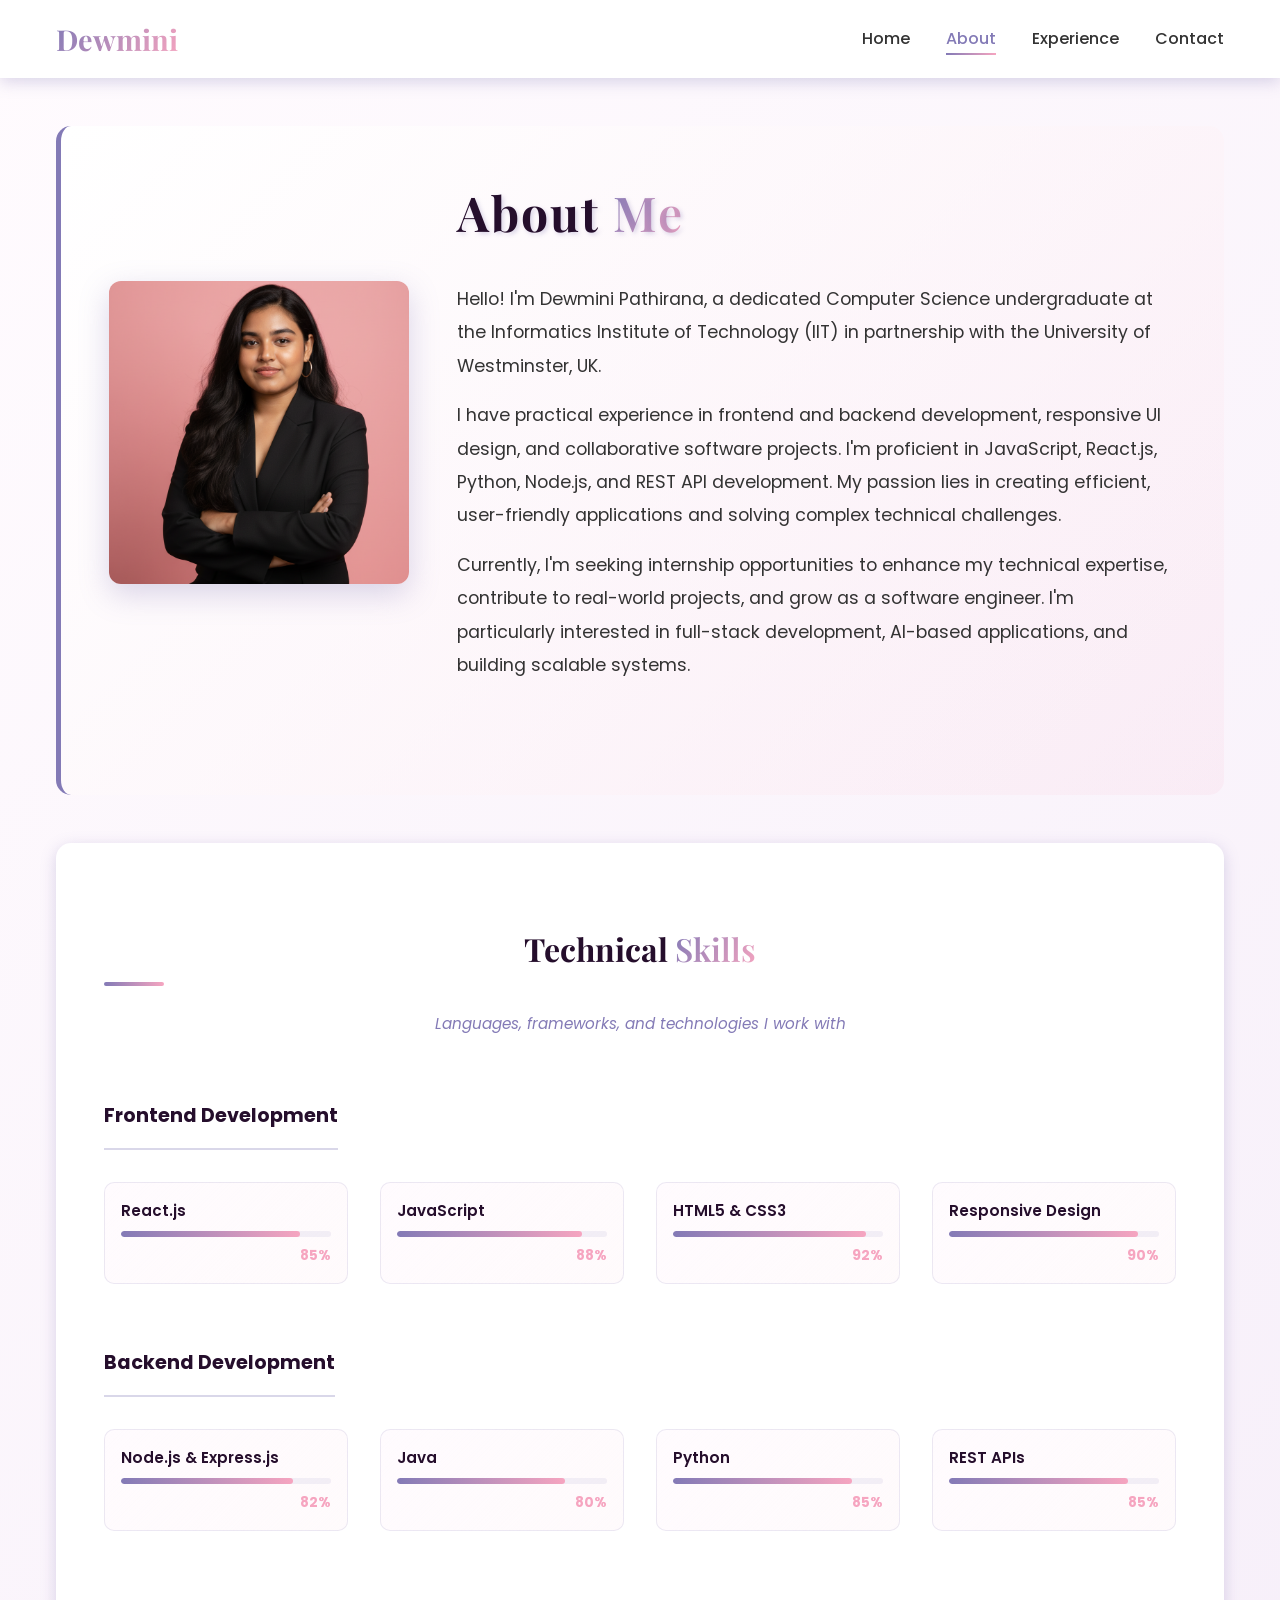
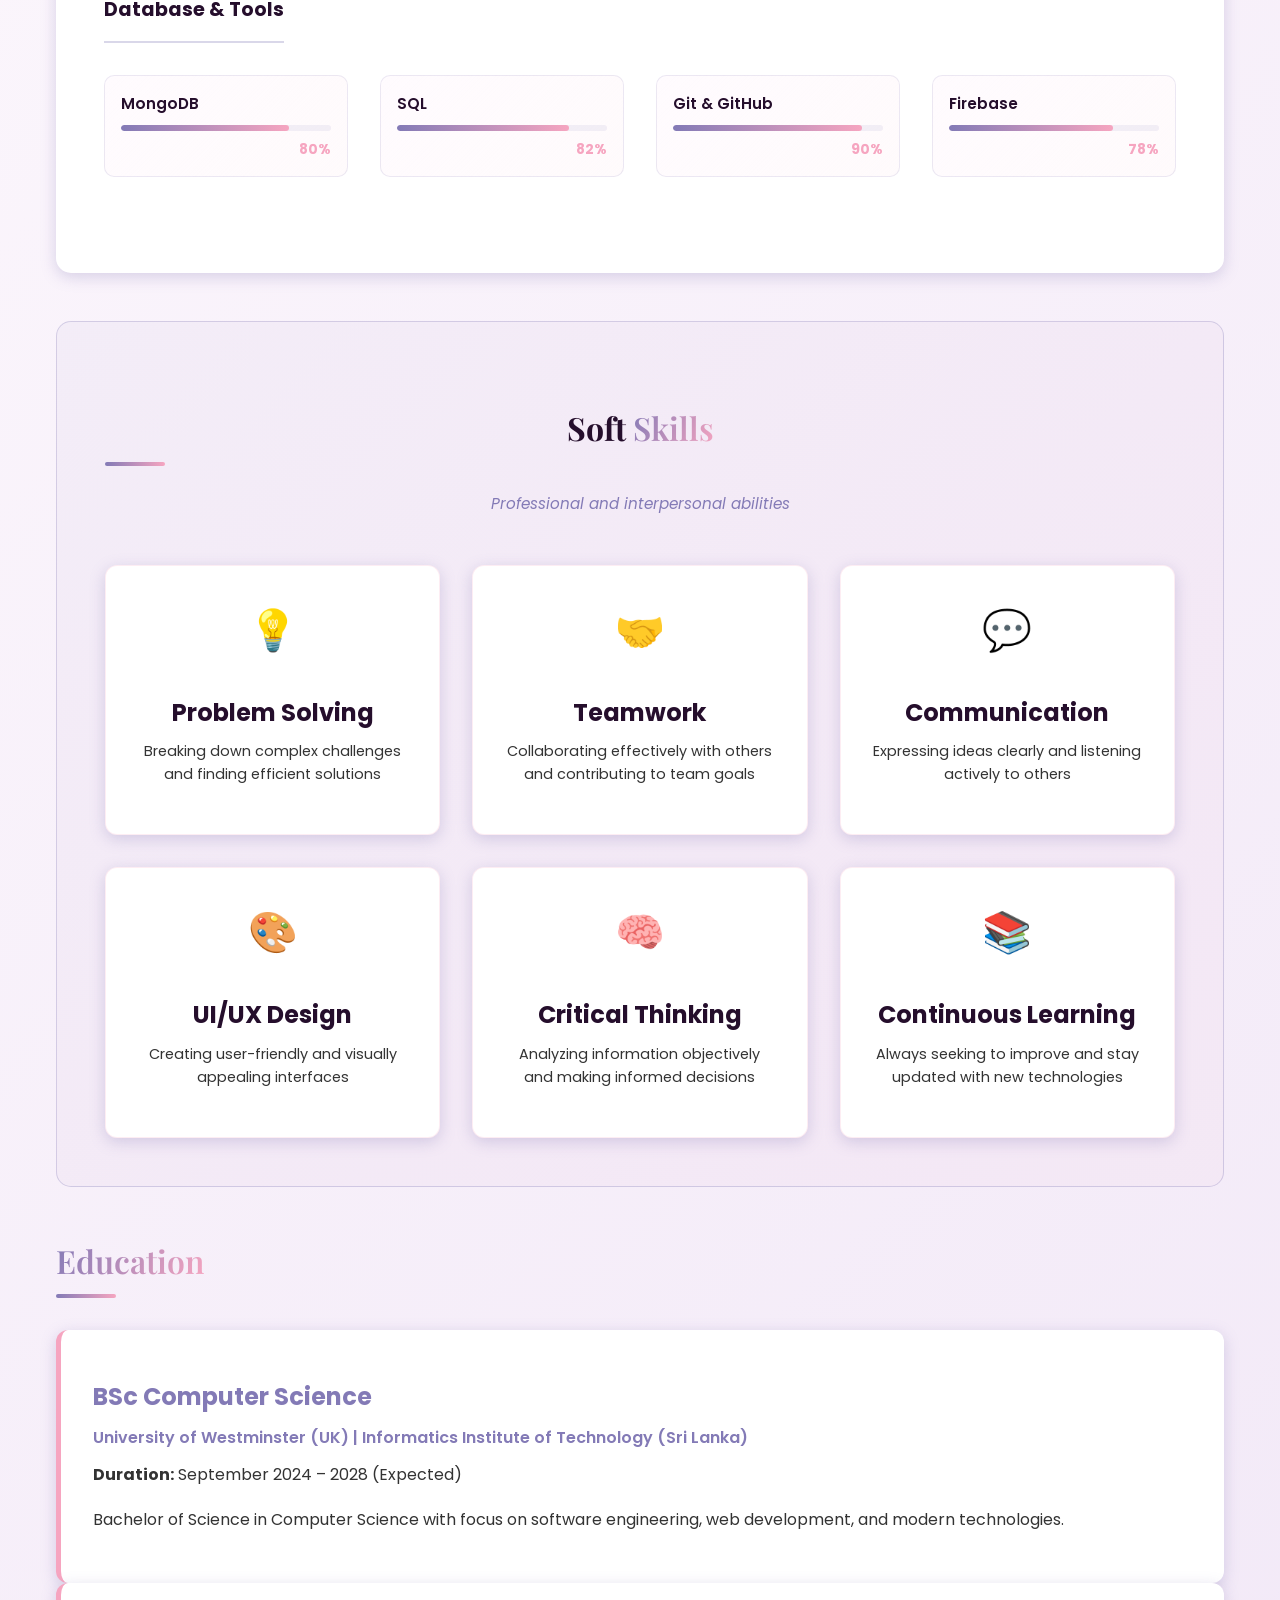
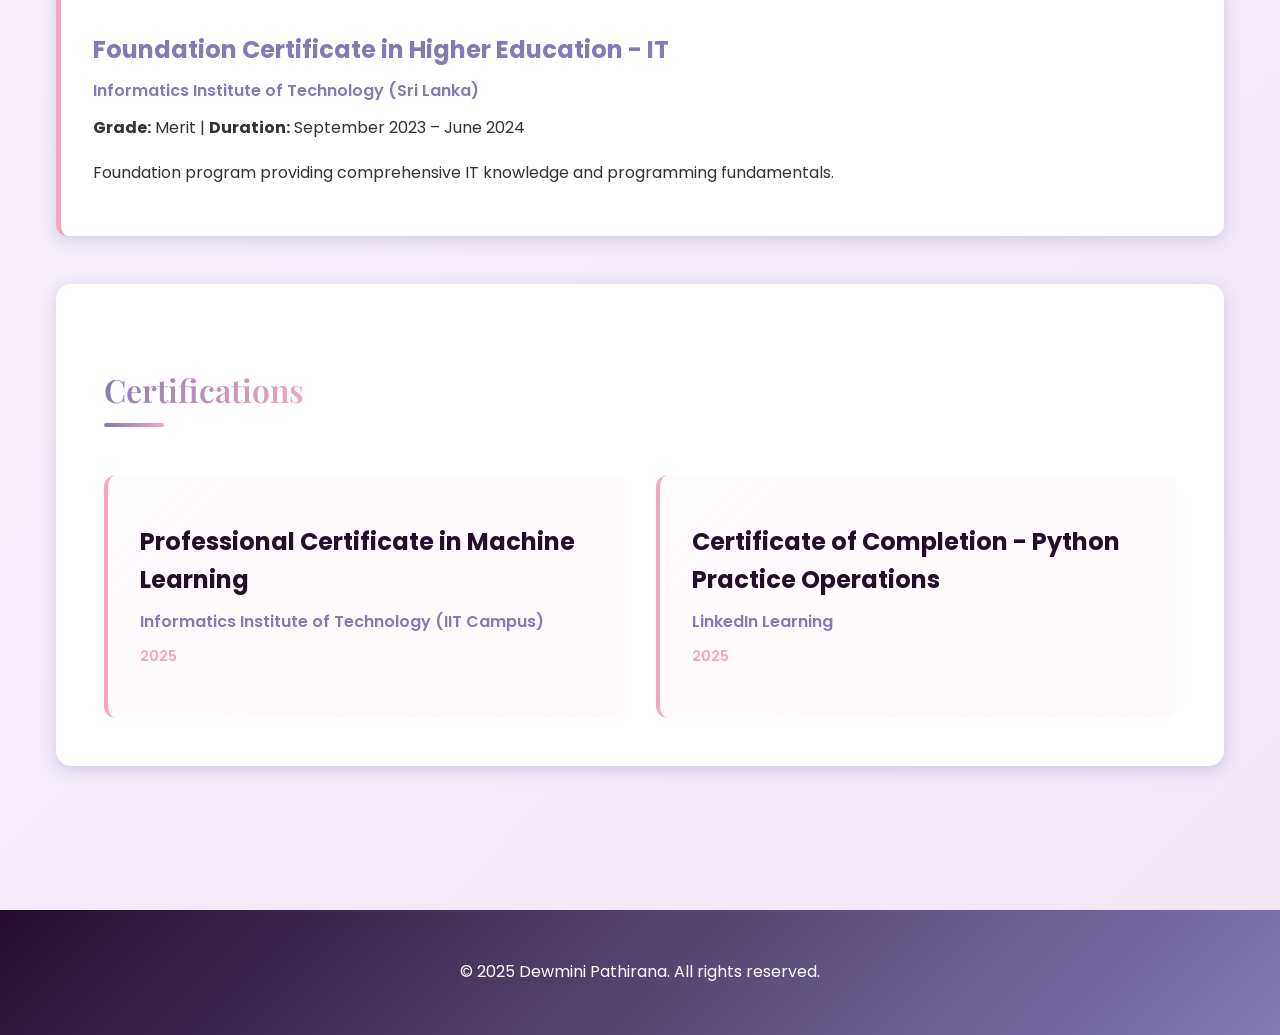
==== commit 5f83ff47: "Improve skills section with organized categories" ====
--- a/pages/about.html
+++ b/pages/about.html
@@ -5,7 +5,8 @@
     <meta charset="UTF-8">
     <meta name="viewport" content="width=device-width, initial-scale=1.0">
     <title>About Me - Dewmini Pathirana</title>
-    <link href="https://fonts.googleapis.com/css2?family=Poppins:wght@300;400;600;700&family=Great+Vibes&display=swap"
+    <link
+        href="https://fonts.googleapis.com/css2?family=Poppins:wght@300;400;600;700&family=Playfair+Display:wght@600;700&display=swap"
         rel="stylesheet">
     <link rel="stylesheet" href="../css/style.css">
 </head>
@@ -25,73 +26,176 @@
 
     <main class="about-main">
         <div class="container">
-            <!-- ABOUT HERO -->
+            <!-- ABOUT HERO WITH PHOTO -->
             <section class="about-hero">
-                <article class="about-content">
-                    <h1>About <span class="highlight">Me</span></h1>
-                    <p>Hello! I'm Dewmini Pathirana, a dedicated Computer Science undergraduate at the Informatics
-                        Institute of Technology (IIT) in partnership with the University of Westminster, UK.</p>
-                    <p>I have practical experience in frontend and backend development, responsive UI design, and
-                        collaborative software projects. I'm proficient in JavaScript, React.js, Python, Node.js, and
-                        REST API development. My passion lies in creating efficient, user-friendly applications and
-                        solving complex technical challenges.</p>
-                    <p>Currently, I'm seeking internship opportunities to enhance my technical expertise, contribute to
-                        real-world projects, and grow as a software engineer. I'm particularly interested in full-stack
-                        development, AI-based applications, and building scalable systems.</p>
-                </article>
-            </section>
-
-            <!-- SKILLS SECTION -->
-            <section class="skills">
-                <h2>My <span class="highlight">Skills</span></h2>
-                <div class="skills-grid">
-                    <div class="skill-card">
-                        <h3>React.js</h3>
-                        <div class="skill-bar">
-                            <div class="skill-progress" style="width: 85%"></div>
-                        </div>
-                    </div>
-                    <div class="skill-card">
-                        <h3>JavaScript</h3>
-                        <div class="skill-bar">
-                            <div class="skill-progress" style="width: 88%"></div>
-                        </div>
-                    </div>
-                    <div class="skill-card">
-                        <h3>Node.js & Express.js</h3>
-                        <div class="skill-bar">
-                            <div class="skill-progress" style="width: 82%"></div>
-                        </div>
-                    </div>
-                    <div class="skill-card">
-                        <h3>Java</h3>
-                        <div class="skill-bar">
-                            <div class="skill-progress" style="width: 80%"></div>
-                        </div>
-                    </div>
-                    <div class="skill-card">
-                        <h3>Python</h3>
-                        <div class="skill-bar">
-                            <div class="skill-progress" style="width: 85%"></div>
-                        </div>
-                    </div>
-                    <div class="skill-card">
-                        <h3>MongoDB & SQL</h3>
-                        <div class="skill-bar">
-                            <div class="skill-progress" style="width: 80%"></div>
-                        </div>
-                    </div>
-                    <div class="skill-card">
-                        <h3>HTML5 & CSS3</h3>
-                        <div class="skill-bar">
-                            <div class="skill-progress" style="width: 92%"></div>
-                        </div>
-                    </div>
-                    <div class="skill-card">
-                        <h3>REST APIs</h3>
-                        <div class="skill-bar">
-                            <div class="skill-progress" style="width: 85%"></div>
-                        </div>
+                <div class="about-flex">
+                    <!-- LEFT: PHOTO -->
+                    <div class="about-photo-container">
+                        <img src="../images/Dewmini-Portfolio About.png" alt="Dewmini Pathirana - Professional Photo"
+                            class="about-photo">
+                    </div>
+
+                    <!-- RIGHT: CONTENT -->
+                    <article class="about-content">
+                        <h1>About <span class="highlight">Me</span></h1>
+                        <p>Hello! I'm Dewmini Pathirana, a dedicated Computer Science undergraduate at the Informatics
+                            Institute of Technology (IIT) in partnership with the University of Westminster, UK.</p>
+                        <p>I have practical experience in frontend and backend development, responsive UI design, and
+                            collaborative software projects. I'm proficient in JavaScript, React.js, Python, Node.js,
+                            and REST API development. My passion lies in creating efficient, user-friendly applications
+                            and solving complex technical challenges.</p>
+                        <p>Currently, I'm seeking internship opportunities to enhance my technical expertise, contribute
+                            to real-world projects, and grow as a software engineer. I'm particularly interested in
+                            full-stack development, AI-based applications, and building scalable systems.</p>
+                    </article>
+                </div>
+            </section>
+
+            <!-- TECHNICAL SKILLS SECTION -->
+            <section class="skills-section">
+                <h2>Technical <span class="highlight">Skills</span></h2>
+                <p class="skills-intro">Languages, frameworks, and technologies I work with</p>
+
+                <!-- Frontend Skills -->
+                <div class="skill-category">
+                    <h3 class="category-title">Frontend Development</h3>
+                    <div class="skills-grid">
+                        <div class="skill-item">
+                            <div class="skill-name">React.js</div>
+                            <div class="skill-bar">
+                                <div class="skill-fill" style="width: 85%"></div>
+                            </div>
+                            <div class="skill-level">85%</div>
+                        </div>
+                        <div class="skill-item">
+                            <div class="skill-name">JavaScript</div>
+                            <div class="skill-bar">
+                                <div class="skill-fill" style="width: 88%"></div>
+                            </div>
+                            <div class="skill-level">88%</div>
+                        </div>
+                        <div class="skill-item">
+                            <div class="skill-name">HTML5 & CSS3</div>
+                            <div class="skill-bar">
+                                <div class="skill-fill" style="width: 92%"></div>
+                            </div>
+                            <div class="skill-level">92%</div>
+                        </div>
+                        <div class="skill-item">
+                            <div class="skill-name">Responsive Design</div>
+                            <div class="skill-bar">
+                                <div class="skill-fill" style="width: 90%"></div>
+                            </div>
+                            <div class="skill-level">90%</div>
+                        </div>
+                    </div>
+                </div>
+
+                <!-- Backend Skills -->
+                <div class="skill-category">
+                    <h3 class="category-title">Backend Development</h3>
+                    <div class="skills-grid">
+                        <div class="skill-item">
+                            <div class="skill-name">Node.js & Express.js</div>
+                            <div class="skill-bar">
+                                <div class="skill-fill" style="width: 82%"></div>
+                            </div>
+                            <div class="skill-level">82%</div>
+                        </div>
+                        <div class="skill-item">
+                            <div class="skill-name">Java</div>
+                            <div class="skill-bar">
+                                <div class="skill-fill" style="width: 80%"></div>
+                            </div>
+                            <div class="skill-level">80%</div>
+                        </div>
+                        <div class="skill-item">
+                            <div class="skill-name">Python</div>
+                            <div class="skill-bar">
+                                <div class="skill-fill" style="width: 85%"></div>
+                            </div>
+                            <div class="skill-level">85%</div>
+                        </div>
+                        <div class="skill-item">
+                            <div class="skill-name">REST APIs</div>
+                            <div class="skill-bar">
+                                <div class="skill-fill" style="width: 85%"></div>
+                            </div>
+                            <div class="skill-level">85%</div>
+                        </div>
+                    </div>
+                </div>
+
+                <!-- Database Skills -->
+                <div class="skill-category">
+                    <h3 class="category-title">Database & Tools</h3>
+                    <div class="skills-grid">
+                        <div class="skill-item">
+                            <div class="skill-name">MongoDB</div>
+                            <div class="skill-bar">
+                                <div class="skill-fill" style="width: 80%"></div>
+                            </div>
+                            <div class="skill-level">80%</div>
+                        </div>
+                        <div class="skill-item">
+                            <div class="skill-name">SQL</div>
+                            <div class="skill-bar">
+                                <div class="skill-fill" style="width: 82%"></div>
+                            </div>
+                            <div class="skill-level">82%</div>
+                        </div>
+                        <div class="skill-item">
+                            <div class="skill-name">Git & GitHub</div>
+                            <div class="skill-bar">
+                                <div class="skill-fill" style="width: 90%"></div>
+                            </div>
+                            <div class="skill-level">90%</div>
+                        </div>
+                        <div class="skill-item">
+                            <div class="skill-name">Firebase</div>
+                            <div class="skill-bar">
+                                <div class="skill-fill" style="width: 78%"></div>
+                            </div>
+                            <div class="skill-level">78%</div>
+                        </div>
+                    </div>
+                </div>
+            </section>
+
+            <!-- SOFT SKILLS SECTION -->
+            <section class="soft-skills-section">
+                <h2>Soft <span class="highlight">Skills</span></h2>
+                <p class="skills-intro">Professional and interpersonal abilities</p>
+                <div class="soft-skills-grid">
+                    <div class="soft-skill-card">
+                        <div class="soft-skill-icon">💡</div>
+                        <h3>Problem Solving</h3>
+                        <p>Breaking down complex challenges and finding efficient solutions</p>
+                    </div>
+                    <div class="soft-skill-card">
+                        <div class="soft-skill-icon">🤝</div>
+                        <h3>Teamwork</h3>
+                        <p>Collaborating effectively with others and contributing to team goals</p>
+                    </div>
+                    <div class="soft-skill-card">
+                        <div class="soft-skill-icon">💬</div>
+                        <h3>Communication</h3>
+                        <p>Expressing ideas clearly and listening actively to others</p>
+                    </div>
+                    <div class="soft-skill-card">
+                        <div class="soft-skill-icon">🎨</div>
+                        <h3>UI/UX Design</h3>
+                        <p>Creating user-friendly and visually appealing interfaces</p>
+                    </div>
+                    <div class="soft-skill-card">
+                        <div class="soft-skill-icon">🧠</div>
+                        <h3>Critical Thinking</h3>
+                        <p>Analyzing information objectively and making informed decisions</p>
+                    </div>
+                    <div class="soft-skill-card">
+                        <div class="soft-skill-icon">📚</div>
+                        <h3>Continuous Learning</h3>
+                        <p>Always seeking to improve and stay updated with new technologies</p>
                     </div>
                 </div>
             </section>
@@ -131,18 +235,6 @@
                     </article>
                 </div>
             </section>
-
-            <!-- SOFT SKILLS -->
-            <section class="hobbies">
-                <h2>Soft <span class="highlight">Skills</span></h2>
-                <ul class="hobbies-list">
-                    <li>Web Development</li>
-                    <li>UI/UX Design</li>
-                    <li>Communication</li>
-                    <li>Critical Thinking</li>
-                    <li>Teamwork</li>
-                </ul>
-            </section>
         </div>
     </main>
 
--- a/css/style.css
+++ b/css/style.css
@@ -30,7 +30,7 @@
     --color-white: #ffffff;
 
     /* Typography */
-    --font-heading: 'Great Vibes', cursive;
+    --font-heading: 'Playfair Display', serif;
     --font-body: 'Poppins', sans-serif;
     --font-size-h1: 3rem;
     --font-size-h2: 2rem;
@@ -328,6 +328,58 @@
     box-shadow: 0 12px 35px rgba(246, 165, 192, 0.4);
 }
 
+/* About Photo Section */
+.about-flex {
+    display: flex;
+    align-items: center;
+    gap: var(--spacing-xlarge);
+    margin-bottom: var(--spacing-xlarge);
+}
+
+.about-photo-container {
+    flex: 0 0 300px;
+    text-align: center;
+}
+
+.about-photo {
+    width: 300px;
+    height: auto;
+    border-radius: 12px;
+    object-fit: cover;
+    box-shadow: 0 10px 30px var(--color-semi-transparent);
+    transition: var(--transition);
+}
+
+.about-photo:hover {
+    transform: translateY(-5px);
+    box-shadow: 0 15px 40px rgba(246, 165, 192, 0.4);
+}
+
+.about-content {
+    flex: 1;
+}
+
+@media (max-width: 768px) {
+    .about-flex {
+        flex-direction: column;
+        gap: var(--spacing-large);
+    }
+
+    .about-photo-container {
+        flex: 1;
+        width: 100%;
+    }
+
+    .about-photo {
+        width: 100%;
+        max-width: 300px;
+    }
+
+    .about-content {
+        text-align: center;
+    }
+}
+
 /* Sidebar - Structural selector REQUIREMENT */
 .sidebar {
     flex: 0.3;
@@ -441,7 +493,9 @@
 /* ============================================
    11. SKILLS SECTION - NTH PSEUDO-CLASS REQUIREMENT
    ============================================ */
-.skills {
+
+/* TECHNICAL SKILLS SECTION */
+.skills-section {
     margin: var(--spacing-xlarge) 0;
     padding: var(--spacing-xlarge);
     background: var(--color-white);
@@ -449,45 +503,222 @@
     box-shadow: 0 4px 15px var(--color-semi-transparent);
 }
 
+.skills-section h2 {
+    text-align: center;
+    margin-bottom: var(--spacing-small);
+}
+
+.skills-intro {
+    text-align: center;
+    color: var(--color-purple);
+    font-size: 0.95rem;
+    margin-bottom: var(--spacing-xlarge);
+    font-style: italic;
+}
+
+/* Skill Category */
+.skill-category {
+    margin-bottom: var(--spacing-xlarge);
+}
+
+.category-title {
+    color: var(--color-dark-purple);
+    font-size: 1.2rem;
+    font-weight: 700;
+    margin-bottom: var(--spacing-large);
+    padding-bottom: var(--spacing-medium);
+    border-bottom: 2px solid var(--color-semi-transparent);
+    display: inline-block;
+}
+
+/* Skills Grid */
 .skills-grid {
     display: grid;
-    grid-template-columns: repeat(auto-fit, minmax(250px, 1fr));
+    grid-template-columns: repeat(auto-fit, minmax(220px, 1fr));
     gap: var(--spacing-large);
-    margin-top: var(--spacing-large);
-}
-
-.skill-card {
-    padding: var(--spacing-large);
+}
+
+/* Individual Skill Item */
+.skill-item {
+    padding: var(--spacing-medium);
     background: linear-gradient(135deg, var(--color-bg), rgba(246, 165, 192, 0.05));
-    border-radius: 12px;
-    border: 1px solid rgba(131, 122, 182, 0.2);
-}
-
-/* Nth-child pseudo-class - REQUIREMENT */
-.skill-card:nth-child(odd) {
-    border-left: 4px solid var(--color-purple);
-}
-
-.skill-card:nth-child(even) {
-    border-left: 4px solid var(--color-bright-pink);
+    border-radius: 10px;
+    border: 1px solid rgba(131, 122, 182, 0.15);
+    transition: var(--transition);
+}
+
+.skill-item:hover {
+    transform: translateY(-5px);
+    border-color: var(--color-purple);
+    box-shadow: 0 8px 20px var(--color-semi-transparent);
+}
+
+.skill-name {
+    color: var(--color-dark-purple);
+    font-weight: 600;
+    font-size: 0.95rem;
+    margin-bottom: var(--spacing-small);
+    display: flex;
+    justify-content: space-between;
+    align-items: center;
 }
 
 .skill-bar {
     width: 100%;
-    height: 8px;
+    height: 6px;
     background: rgba(131, 122, 182, 0.1);
     border-radius: 10px;
     overflow: hidden;
-    margin-top: var(--spacing-medium);
-}
-
-.skill-progress {
+    margin: var(--spacing-small) 0;
+}
+
+.skill-fill {
     height: 100%;
-    /* Gradient - REQUIREMENT */
     background: linear-gradient(90deg, var(--color-purple), var(--color-bright-pink));
     border-radius: 10px;
-    /* Animation - REQUIREMENT */
-    animation: fillProgress 1.5s ease-out forwards;
+    animation: fillSkill 1.2s ease-out forwards;
+}
+
+@keyframes fillSkill {
+    from {
+        width: 0 !important;
+    }
+
+    to {
+        /* width is set inline */
+    }
+}
+
+.skill-level {
+    text-align: right;
+    color: var(--color-bright-pink);
+    font-weight: 700;
+    font-size: 0.85rem;
+}
+
+/* SOFT SKILLS SECTION */
+.soft-skills-section {
+    margin: var(--spacing-xlarge) 0;
+    padding: var(--spacing-xlarge);
+    background: linear-gradient(135deg, rgba(131, 122, 182, 0.05), rgba(246, 165, 192, 0.05));
+    border-radius: 15px;
+    border: 1px solid var(--color-semi-transparent);
+}
+
+.soft-skills-section h2 {
+    text-align: center;
+    margin-bottom: var(--spacing-small);
+}
+
+.soft-skills-grid {
+    display: grid;
+    grid-template-columns: repeat(auto-fit, minmax(260px, 1fr));
+    gap: var(--spacing-large);
+    margin-top: var(--spacing-xlarge);
+}
+
+/* Soft Skill Card */
+.soft-skill-card {
+    padding: var(--spacing-large);
+    background: var(--color-white);
+    border-radius: 12px;
+    box-shadow: 0 4px 15px var(--color-semi-transparent);
+    text-align: center;
+    transition: var(--transition);
+    border: 1px solid rgba(246, 165, 192, 0.2);
+}
+
+.soft-skill-card:hover {
+    transform: translateY(-8px);
+    box-shadow: 0 12px 30px var(--color-semi-transparent);
+    border-color: var(--color-bright-pink);
+}
+
+.soft-skill-icon {
+    font-size: 2.5rem;
+    margin-bottom: var(--spacing-medium);
+    display: inline-block;
+    animation: float 3s ease-in-out infinite;
+}
+
+@keyframes float {
+
+    0%,
+    100% {
+        transform: translateY(0);
+    }
+
+    50% {
+        transform: translateY(-10px);
+    }
+}
+
+.soft-skill-card h3 {
+    color: var(--color-dark-purple);
+    font-weight: 700;
+    margin-bottom: var(--spacing-small);
+    font-family: var(--font-body);
+}
+
+.soft-skill-card p {
+    color: var(--color-dark);
+    font-size: 0.9rem;
+    line-height: 1.6;
+}
+
+/* RESPONSIVE DESIGN */
+@media (max-width: 768px) {
+    .skills-section {
+        padding: var(--spacing-large);
+    }
+
+    .skills-grid {
+        grid-template-columns: repeat(auto-fit, minmax(150px, 1fr));
+        gap: var(--spacing-medium);
+    }
+
+    .skill-item {
+        padding: var(--spacing-medium);
+    }
+
+    .soft-skills-grid {
+        grid-template-columns: repeat(auto-fit, minmax(200px, 1fr));
+        gap: var(--spacing-medium);
+    }
+
+    .soft-skill-card {
+        padding: var(--spacing-large);
+    }
+
+    .soft-skill-icon {
+        font-size: 2rem;
+    }
+}
+
+@media (max-width: 480px) {
+    .skills-section {
+        padding: var(--spacing-medium);
+    }
+
+    .skills-grid {
+        grid-template-columns: 1fr;
+    }
+
+    .skill-category {
+        margin-bottom: var(--spacing-large);
+    }
+
+    .soft-skills-grid {
+        grid-template-columns: 1fr;
+    }
+
+    .soft-skill-card {
+        padding: var(--spacing-medium);
+    }
+
+    .soft-skill-icon {
+        font-size: 1.8rem;
+    }
 }
 
 /* ============================================
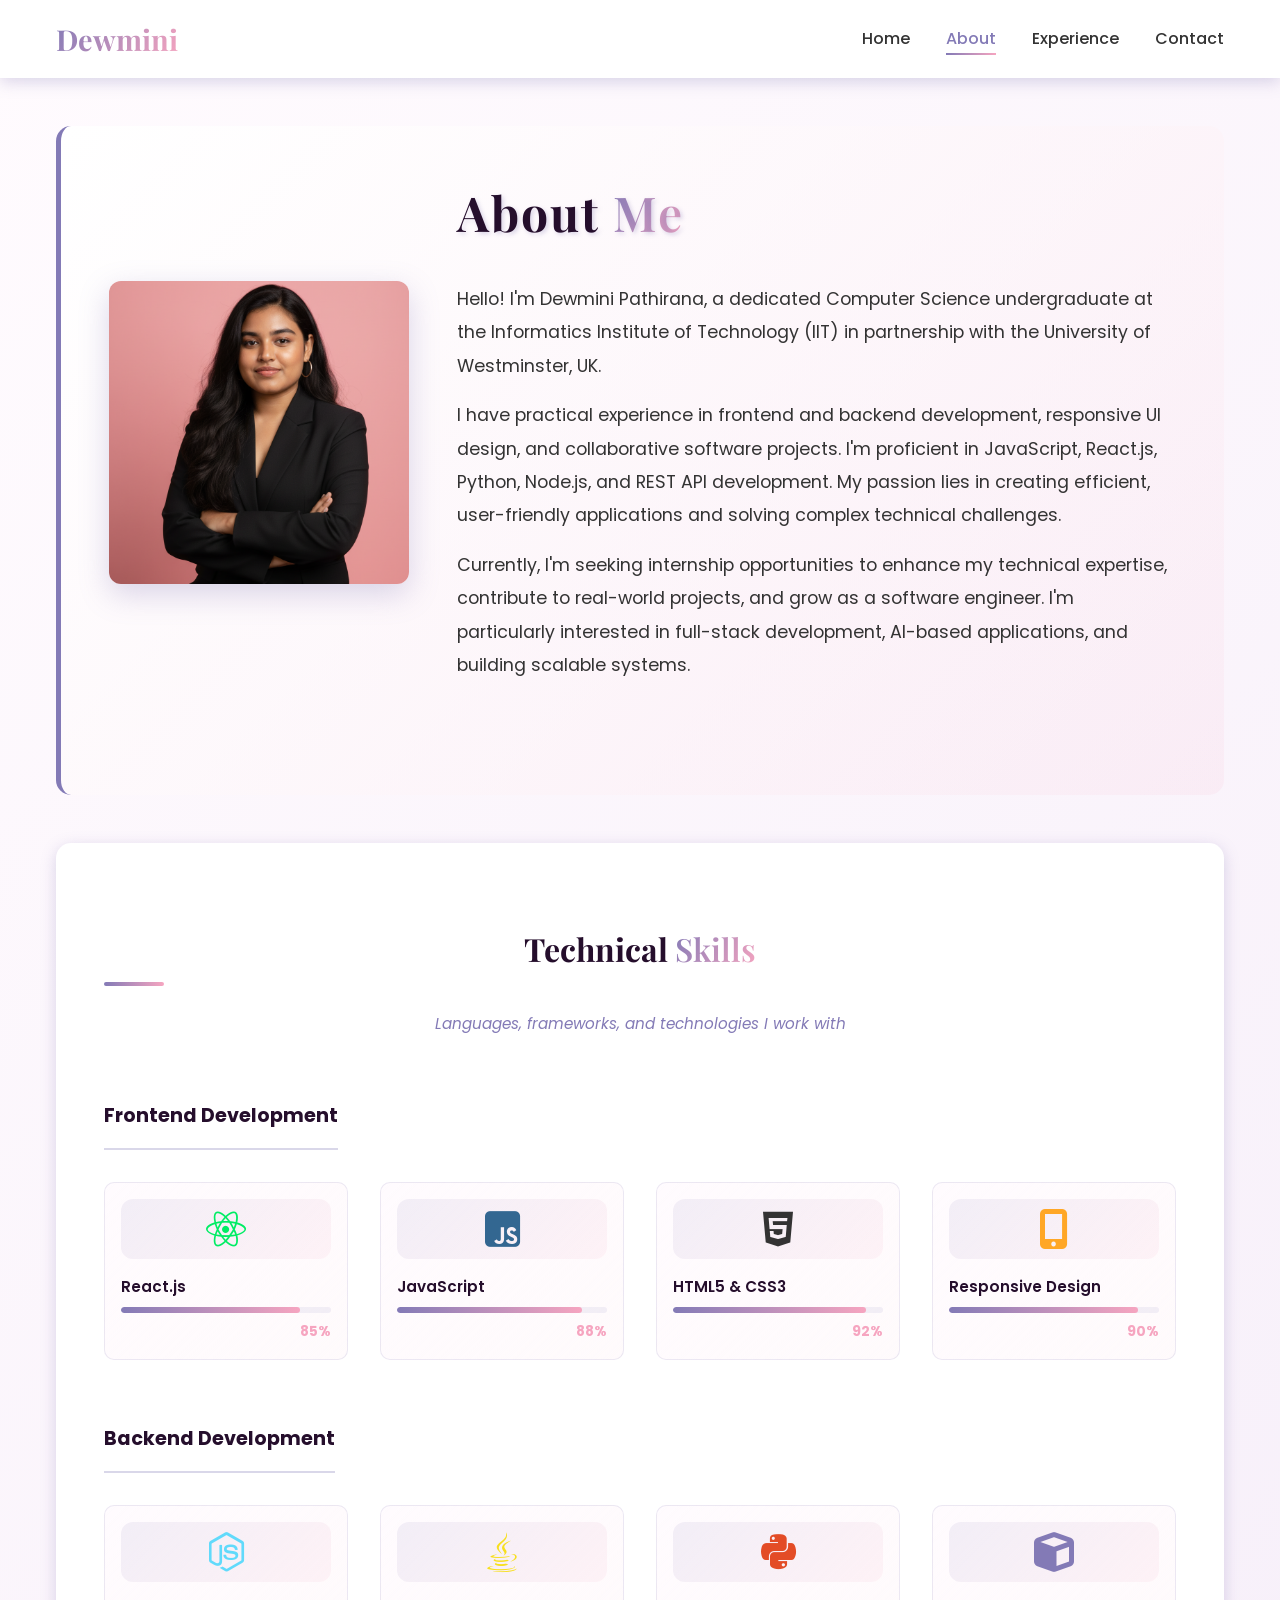
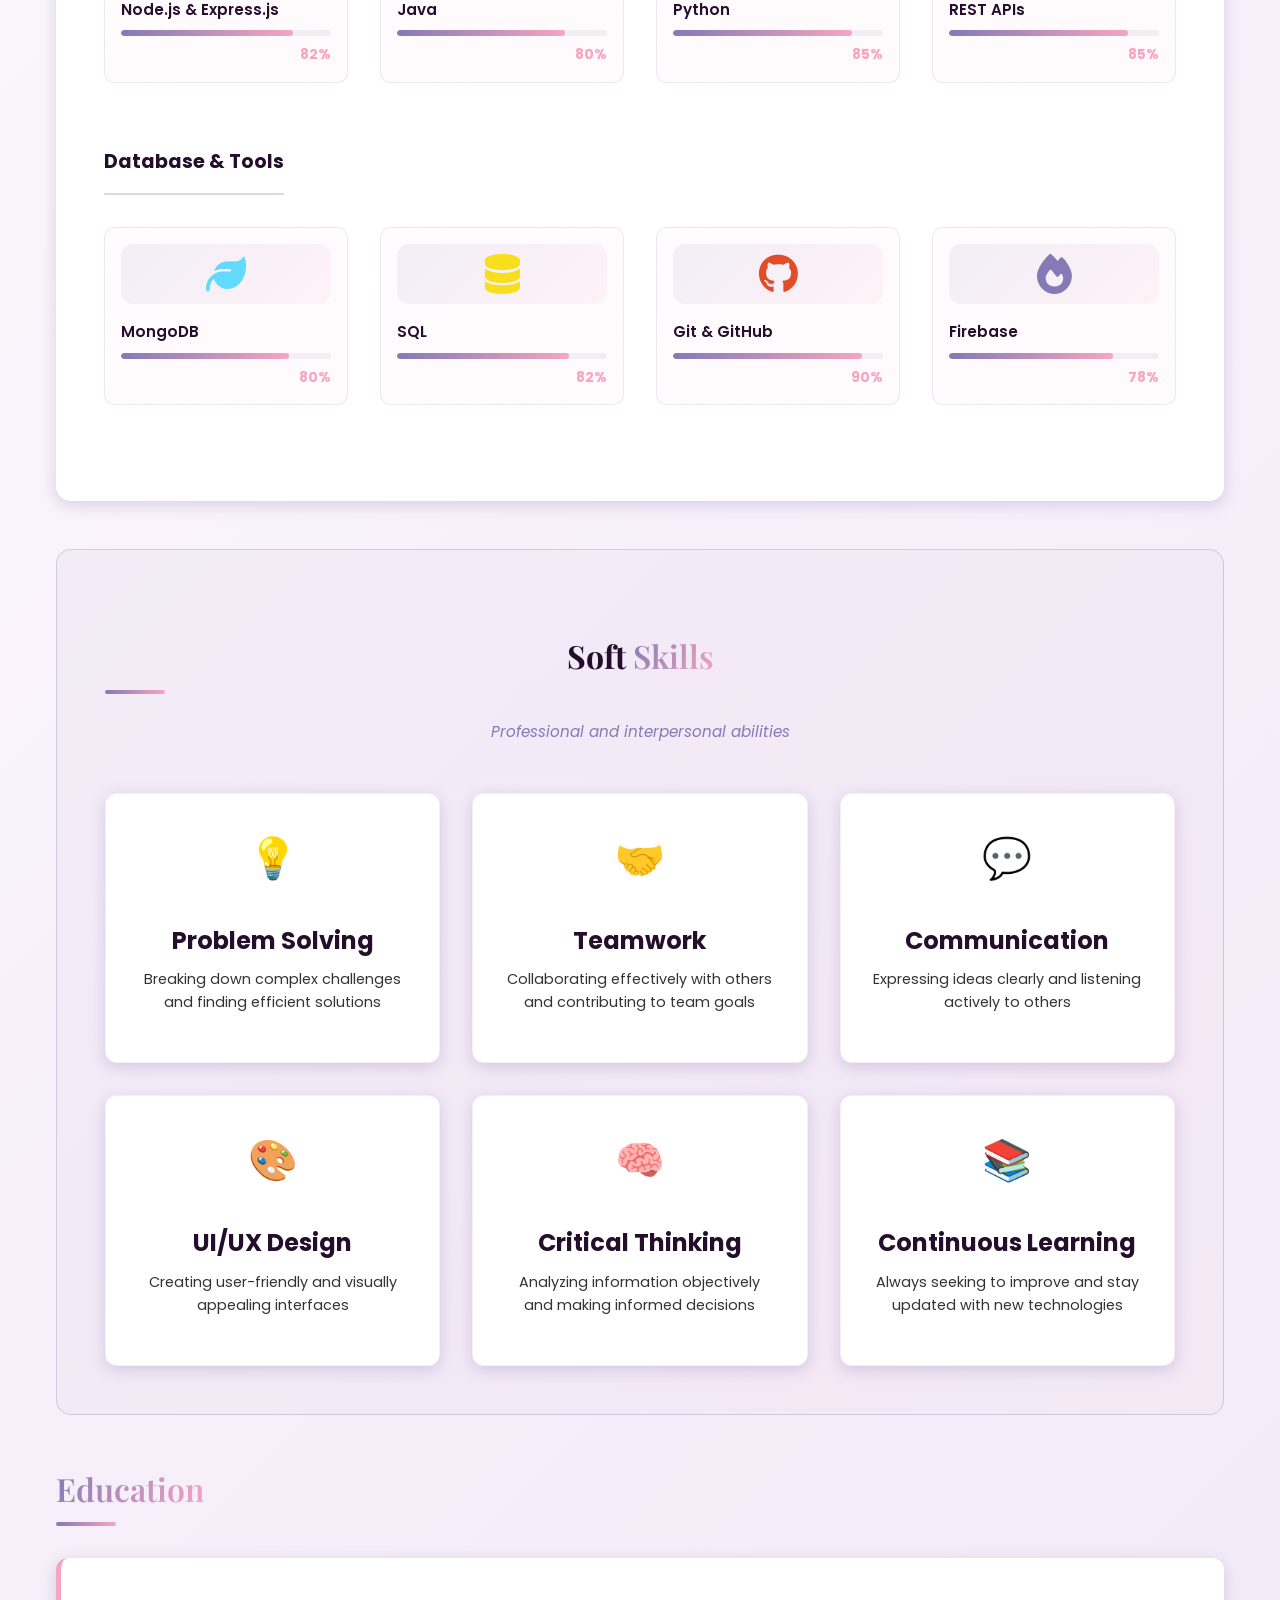
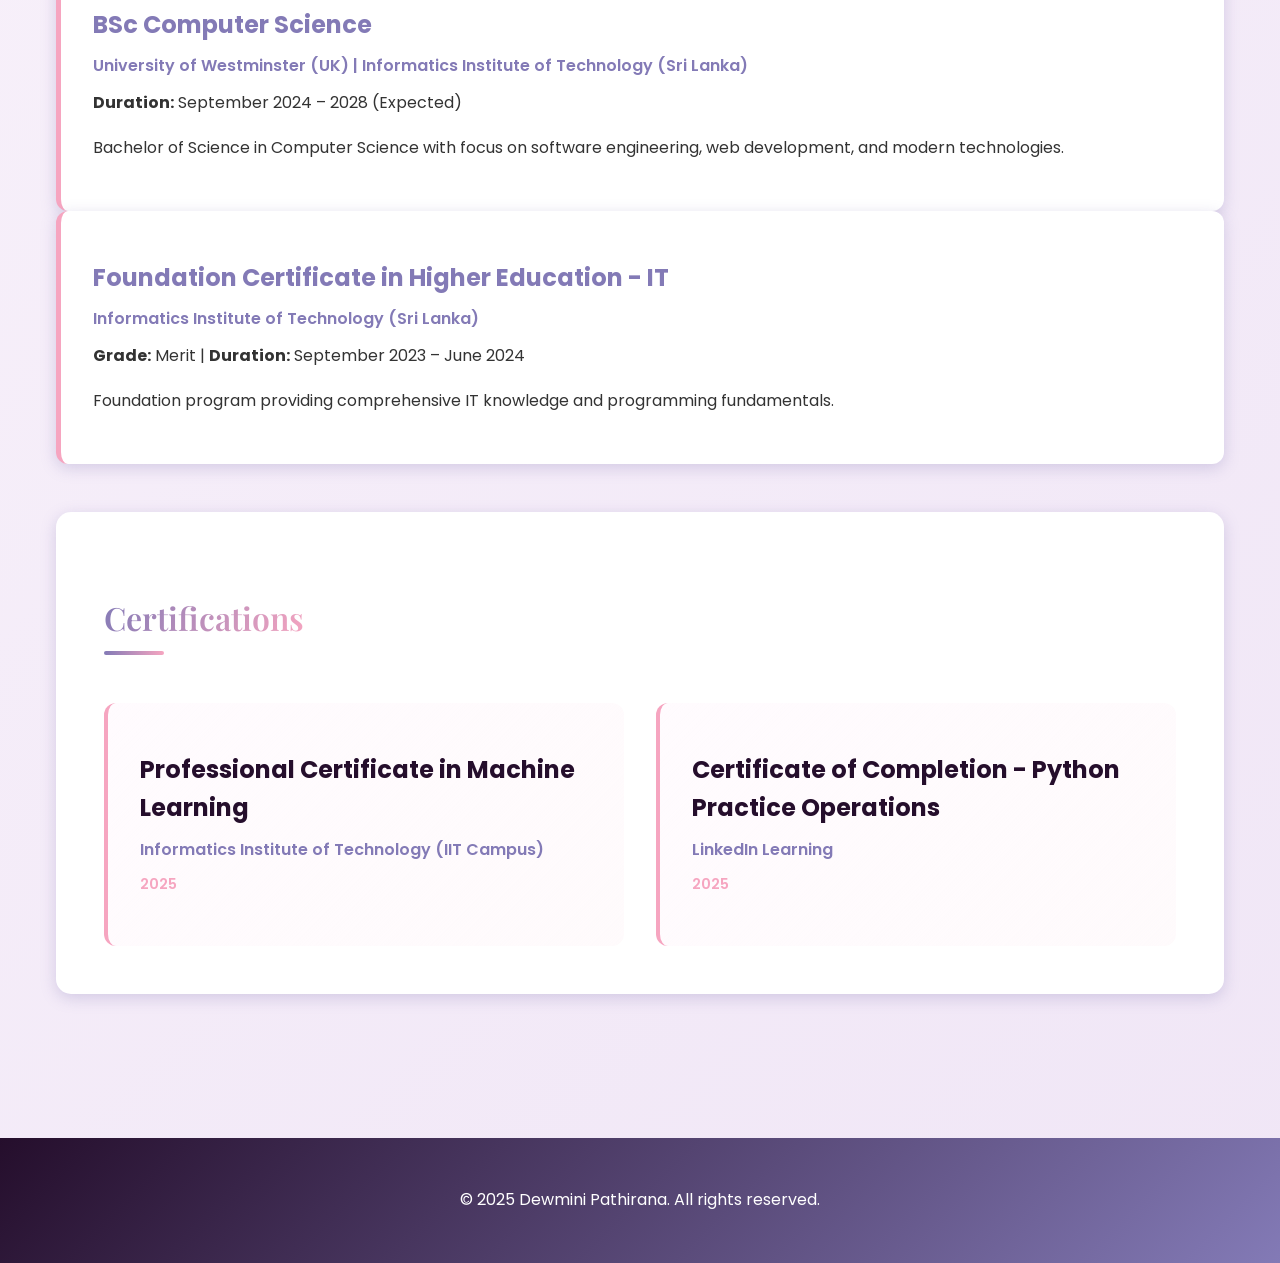
==== commit 529660e7: "Improve skills section with organized categories" ====
--- a/pages/about.html
+++ b/pages/about.html
@@ -8,6 +8,8 @@
     <link
         href="https://fonts.googleapis.com/css2?family=Poppins:wght@300;400;600;700&family=Playfair+Display:wght@600;700&display=swap"
         rel="stylesheet">
+    <!-- Font Awesome Icons -->
+    <link rel="stylesheet" href="https://cdnjs.cloudflare.com/ajax/libs/font-awesome/6.4.0/css/all.min.css">
     <link rel="stylesheet" href="../css/style.css">
 </head>
 
@@ -51,7 +53,7 @@
                 </div>
             </section>
 
-            <!-- TECHNICAL SKILLS SECTION -->
+            <!-- TECHNICAL SKILLS SECTION WITH ICONS -->
             <section class="skills-section">
                 <h2>Technical <span class="highlight">Skills</span></h2>
                 <p class="skills-intro">Languages, frameworks, and technologies I work with</p>
@@ -61,6 +63,9 @@
                     <h3 class="category-title">Frontend Development</h3>
                     <div class="skills-grid">
                         <div class="skill-item">
+                            <div class="skill-icon-wrapper">
+                                <i class="fab fa-react"></i>
+                            </div>
                             <div class="skill-name">React.js</div>
                             <div class="skill-bar">
                                 <div class="skill-fill" style="width: 85%"></div>
@@ -68,6 +73,9 @@
                             <div class="skill-level">85%</div>
                         </div>
                         <div class="skill-item">
+                            <div class="skill-icon-wrapper">
+                                <i class="fab fa-js-square"></i>
+                            </div>
                             <div class="skill-name">JavaScript</div>
                             <div class="skill-bar">
                                 <div class="skill-fill" style="width: 88%"></div>
@@ -75,6 +83,9 @@
                             <div class="skill-level">88%</div>
                         </div>
                         <div class="skill-item">
+                            <div class="skill-icon-wrapper">
+                                <i class="fab fa-html5"></i>
+                            </div>
                             <div class="skill-name">HTML5 & CSS3</div>
                             <div class="skill-bar">
                                 <div class="skill-fill" style="width: 92%"></div>
@@ -82,6 +93,9 @@
                             <div class="skill-level">92%</div>
                         </div>
                         <div class="skill-item">
+                            <div class="skill-icon-wrapper">
+                                <i class="fas fa-mobile-alt"></i>
+                            </div>
                             <div class="skill-name">Responsive Design</div>
                             <div class="skill-bar">
                                 <div class="skill-fill" style="width: 90%"></div>
@@ -96,6 +110,9 @@
                     <h3 class="category-title">Backend Development</h3>
                     <div class="skills-grid">
                         <div class="skill-item">
+                            <div class="skill-icon-wrapper">
+                                <i class="fab fa-node-js"></i>
+                            </div>
                             <div class="skill-name">Node.js & Express.js</div>
                             <div class="skill-bar">
                                 <div class="skill-fill" style="width: 82%"></div>
@@ -103,6 +120,9 @@
                             <div class="skill-level">82%</div>
                         </div>
                         <div class="skill-item">
+                            <div class="skill-icon-wrapper">
+                                <i class="fab fa-java"></i>
+                            </div>
                             <div class="skill-name">Java</div>
                             <div class="skill-bar">
                                 <div class="skill-fill" style="width: 80%"></div>
@@ -110,6 +130,9 @@
                             <div class="skill-level">80%</div>
                         </div>
                         <div class="skill-item">
+                            <div class="skill-icon-wrapper">
+                                <i class="fab fa-python"></i>
+                            </div>
                             <div class="skill-name">Python</div>
                             <div class="skill-bar">
                                 <div class="skill-fill" style="width: 85%"></div>
@@ -117,6 +140,9 @@
                             <div class="skill-level">85%</div>
                         </div>
                         <div class="skill-item">
+                            <div class="skill-icon-wrapper">
+                                <i class="fas fa-cube"></i>
+                            </div>
                             <div class="skill-name">REST APIs</div>
                             <div class="skill-bar">
                                 <div class="skill-fill" style="width: 85%"></div>
@@ -131,6 +157,9 @@
                     <h3 class="category-title">Database & Tools</h3>
                     <div class="skills-grid">
                         <div class="skill-item">
+                            <div class="skill-icon-wrapper">
+                                <i class="fas fa-leaf"></i>
+                            </div>
                             <div class="skill-name">MongoDB</div>
                             <div class="skill-bar">
                                 <div class="skill-fill" style="width: 80%"></div>
@@ -138,6 +167,9 @@
                             <div class="skill-level">80%</div>
                         </div>
                         <div class="skill-item">
+                            <div class="skill-icon-wrapper">
+                                <i class="fas fa-database"></i>
+                            </div>
                             <div class="skill-name">SQL</div>
                             <div class="skill-bar">
                                 <div class="skill-fill" style="width: 82%"></div>
@@ -145,6 +177,9 @@
                             <div class="skill-level">82%</div>
                         </div>
                         <div class="skill-item">
+                            <div class="skill-icon-wrapper">
+                                <i class="fab fa-github"></i>
+                            </div>
                             <div class="skill-name">Git & GitHub</div>
                             <div class="skill-bar">
                                 <div class="skill-fill" style="width: 90%"></div>
@@ -152,6 +187,9 @@
                             <div class="skill-level">90%</div>
                         </div>
                         <div class="skill-item">
+                            <div class="skill-icon-wrapper">
+                                <i class="fas fa-fire"></i>
+                            </div>
                             <div class="skill-name">Firebase</div>
                             <div class="skill-bar">
                                 <div class="skill-fill" style="width: 78%"></div>
--- a/css/style.css
+++ b/css/style.css
@@ -722,6 +722,171 @@
 }
 
 /* ============================================
+   SKILL ICONS CSS STYLING
+   ============================================ */
+
+/* Skill Icon Wrapper */
+.skill-icon-wrapper {
+    font-size: 2.5rem;
+    color: var(--color-purple);
+    margin-bottom: var(--spacing-medium);
+    display: flex;
+    justify-content: center;
+    align-items: center;
+    height: 60px;
+    width: 100%;
+
+    /* Gradient background for icon */
+    background: linear-gradient(135deg,
+            rgba(131, 122, 182, 0.1) 0%,
+            rgba(246, 165, 192, 0.1) 100%);
+    border-radius: 12px;
+    transition: var(--transition);
+}
+
+.skill-item:hover .skill-icon-wrapper {
+    /* Icon background changes on hover */
+    background: linear-gradient(135deg,
+            rgba(131, 122, 182, 0.2) 0%,
+            rgba(246, 165, 192, 0.2) 100%);
+
+    /* Icon color changes to bright pink on hover */
+    color: var(--color-bright-pink);
+
+    /* Icon animation on hover */
+    transform: scale(1.1) rotate(-5deg);
+}
+
+/* Individual Font Awesome Icons - Specific Colors */
+
+/* React Icon - Blue */
+.skill-item:nth-child(1) .skill-icon-wrapper {
+    color: #61dafb;
+}
+
+.skill-item:nth-child(1):hover .skill-icon-wrapper {
+    color: #61dafb;
+}
+
+/* JavaScript Icon - Yellow */
+.skill-item:nth-child(2) .skill-icon-wrapper {
+    color: #f7df1e;
+}
+
+.skill-item:nth-child(2):hover .skill-icon-wrapper {
+    color: #f7df1e;
+}
+
+/* HTML5 Icon - Orange/Red */
+.skill-item:nth-child(3) .skill-icon-wrapper {
+    color: #e34c26;
+}
+
+.skill-item:nth-child(3):hover .skill-icon-wrapper {
+    color: #e34c26;
+}
+
+/* Mobile Icon - Custom Purple */
+.skill-item:nth-child(4) .skill-icon-wrapper {
+    color: var(--color-purple);
+}
+
+.skill-item:nth-child(4):hover .skill-icon-wrapper {
+    color: var(--color-bright-pink);
+}
+
+/* Node.js Icon - Green */
+.skill-category:nth-child(2) .skill-item:nth-child(1) .skill-icon-wrapper {
+    color: #68a063;
+}
+
+.skill-category:nth-child(2) .skill-item:nth-child(1):hover .skill-icon-wrapper {
+    color: #68a063;
+}
+
+/* Java Icon - Orange */
+.skill-category:nth-child(2) .skill-item:nth-child(2) .skill-icon-wrapper {
+    color: #f89820;
+}
+
+.skill-category:nth-child(2) .skill-item:nth-child(2):hover .skill-icon-wrapper {
+    color: #f89820;
+}
+
+/* Python Icon - Blue */
+.skill-category:nth-child(2) .skill-item:nth-child(3) .skill-icon-wrapper {
+    color: #3776ab;
+}
+
+.skill-category:nth-child(2) .skill-item:nth-child(3):hover .skill-icon-wrapper {
+    color: #3776ab;
+}
+
+/* REST API Icon - Custom Color */
+.skill-category:nth-child(2) .skill-item:nth-child(4) .skill-icon-wrapper {
+    color: var(--color-bright-pink);
+}
+
+.skill-category:nth-child(2) .skill-item:nth-child(4):hover .skill-icon-wrapper {
+    color: var(--color-purple);
+}
+
+/* MongoDB Icon - Green */
+.skill-category:nth-child(3) .skill-item:nth-child(1) .skill-icon-wrapper {
+    color: #00ed64;
+}
+
+.skill-category:nth-child(3) .skill-item:nth-child(1):hover .skill-icon-wrapper {
+    color: #00ed64;
+}
+
+/* SQL Icon - Blue */
+.skill-category:nth-child(3) .skill-item:nth-child(2) .skill-icon-wrapper {
+    color: #336791;
+}
+
+.skill-category:nth-child(3) .skill-item:nth-child(2):hover .skill-icon-wrapper {
+    color: #336791;
+}
+
+/* GitHub Icon - Black/Dark */
+.skill-category:nth-child(3) .skill-item:nth-child(3) .skill-icon-wrapper {
+    color: #333;
+}
+
+.skill-category:nth-child(3) .skill-item:nth-child(3):hover .skill-icon-wrapper {
+    color: #333;
+}
+
+/* Firebase Icon - Orange */
+.skill-category:nth-child(3) .skill-item:nth-child(4) .skill-icon-wrapper {
+    color: #ffa726;
+}
+
+.skill-category:nth-child(3) .skill-item:nth-child(4):hover .skill-icon-wrapper {
+    color: #ffa726;
+}
+
+/* ============================================
+   RESPONSIVE ICON SIZING
+   ============================================ */
+
+@media (max-width: 768px) {
+    .skill-icon-wrapper {
+        font-size: 2rem;
+        height: 50px;
+    }
+}
+
+@media (max-width: 480px) {
+    .skill-icon-wrapper {
+        font-size: 1.8rem;
+        height: 45px;
+    }
+}
+
+
+/* ============================================
    12. EDUCATION SECTION
    ============================================ */
 .education {
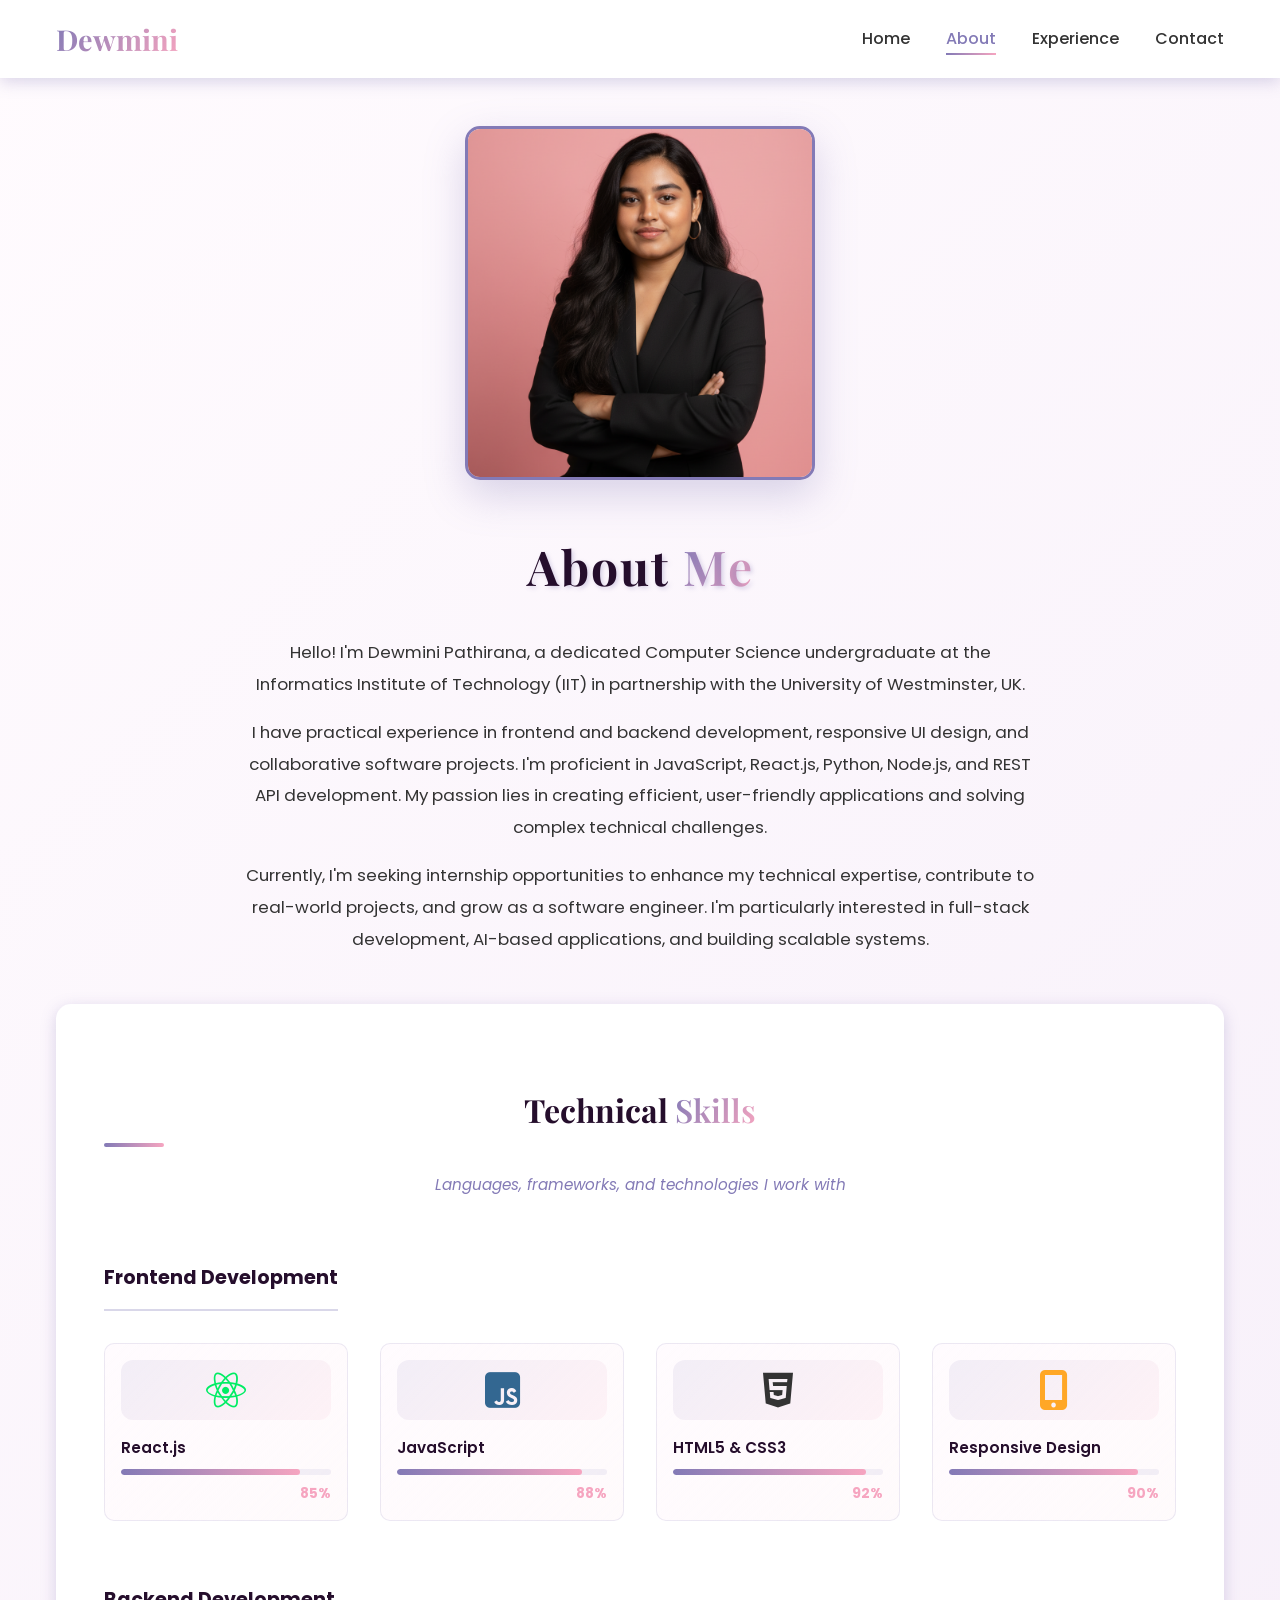
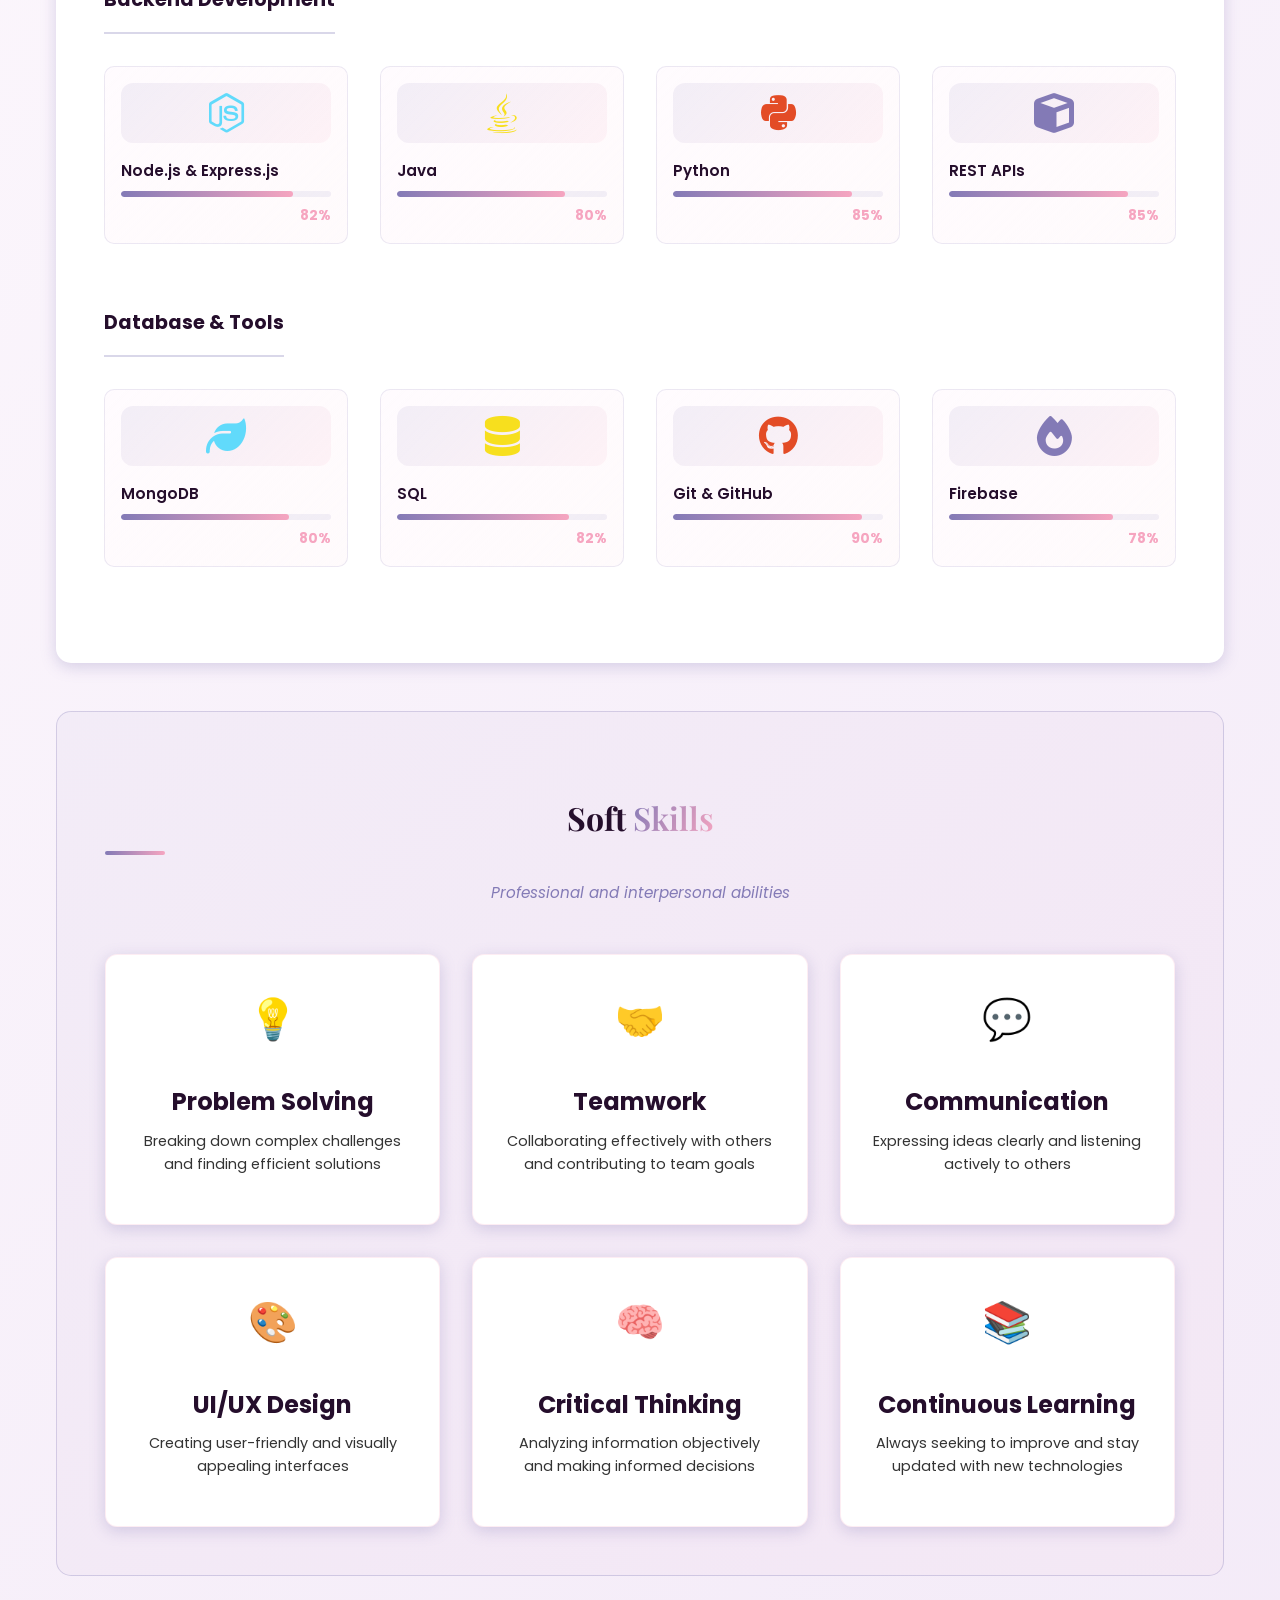
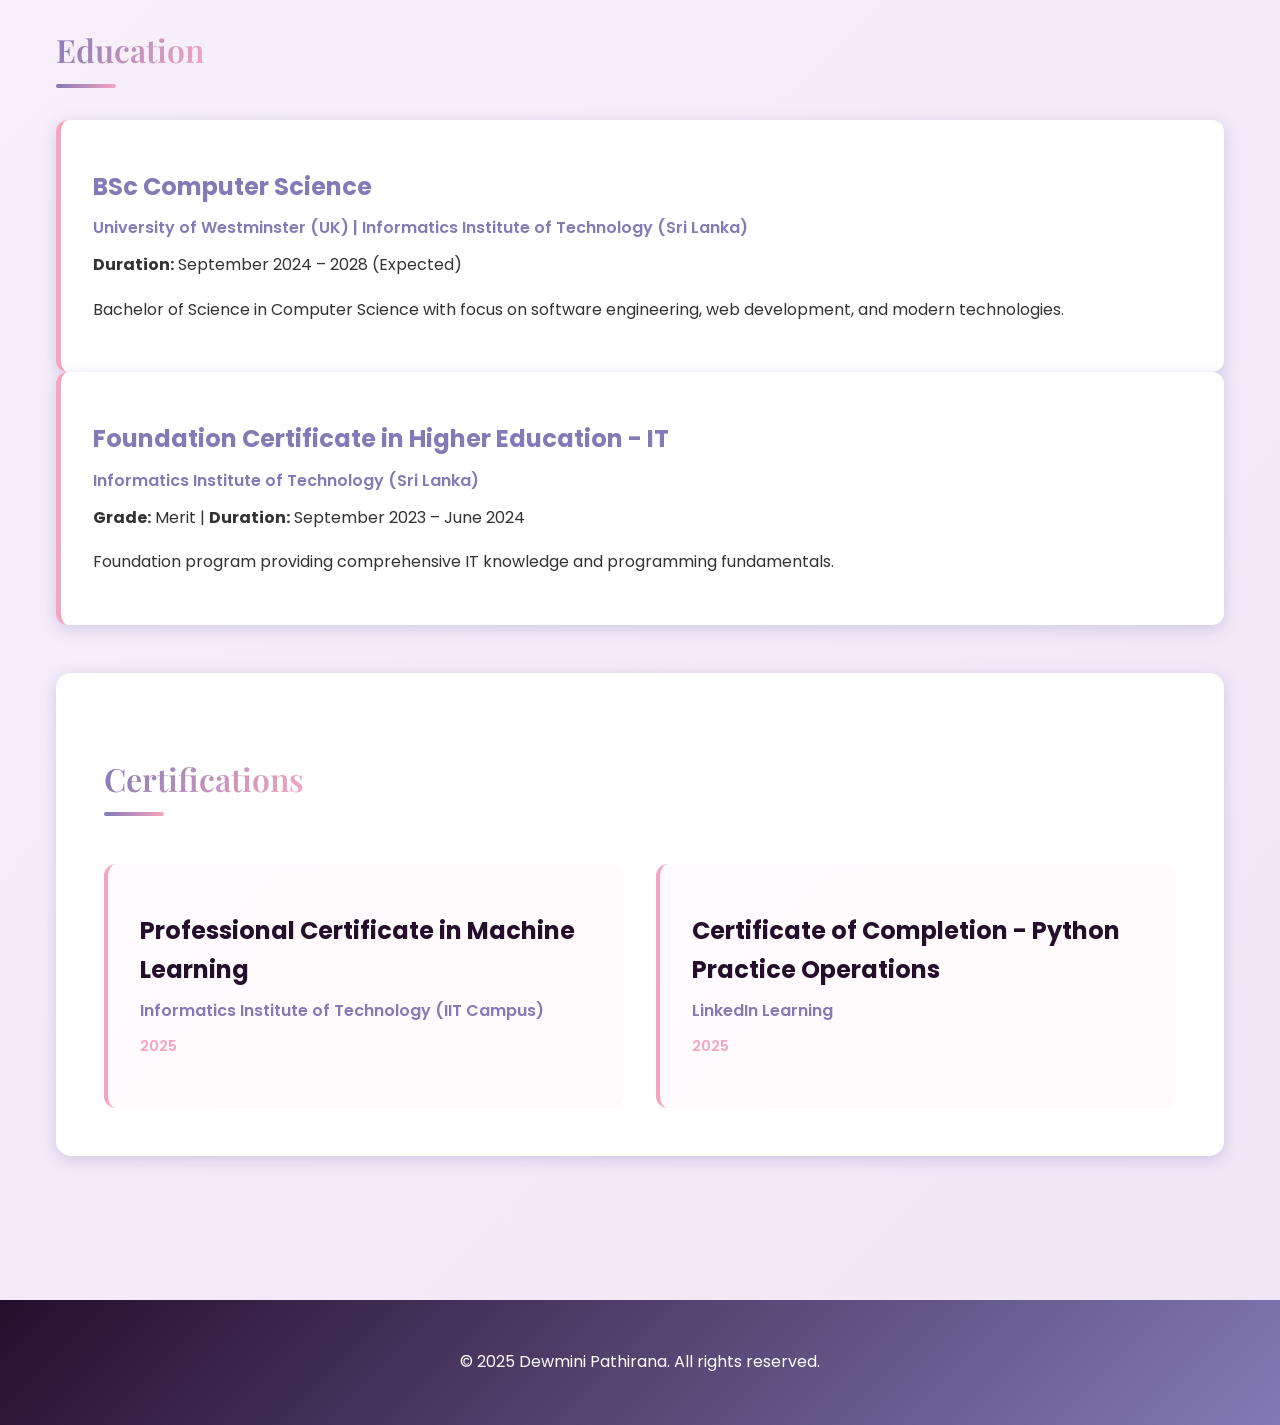
==== commit fe4d57e7: "Center image in about page for better visual hierarchy and Add icons to technical skills" ====
--- a/pages/about.html
+++ b/pages/about.html
@@ -28,29 +28,27 @@
 
     <main class="about-main">
         <div class="container">
-            <!-- ABOUT HERO WITH PHOTO -->
-            <section class="about-hero">
-                <div class="about-flex">
-                    <!-- LEFT: PHOTO -->
-                    <div class="about-photo-container">
-                        <img src="../images/Dewmini-Portfolio About.png" alt="Dewmini Pathirana - Professional Photo"
-                            class="about-photo">
-                    </div>
-
-                    <!-- RIGHT: CONTENT -->
-                    <article class="about-content">
-                        <h1>About <span class="highlight">Me</span></h1>
-                        <p>Hello! I'm Dewmini Pathirana, a dedicated Computer Science undergraduate at the Informatics
-                            Institute of Technology (IIT) in partnership with the University of Westminster, UK.</p>
-                        <p>I have practical experience in frontend and backend development, responsive UI design, and
-                            collaborative software projects. I'm proficient in JavaScript, React.js, Python, Node.js,
-                            and REST API development. My passion lies in creating efficient, user-friendly applications
-                            and solving complex technical challenges.</p>
-                        <p>Currently, I'm seeking internship opportunities to enhance my technical expertise, contribute
-                            to real-world projects, and grow as a software engineer. I'm particularly interested in
-                            full-stack development, AI-based applications, and building scalable systems.</p>
-                    </article>
-                </div>
+            <!-- ABOUT HERO WITH CENTERED IMAGE -->
+            <section class="about-hero-centered">
+                <!-- CENTERED IMAGE ON TOP -->
+                <div class="about-image-center">
+                    <img src="../images/Dewmini-Portfolio About.png" alt="Dewmini Pathirana - Professional Photo"
+                        class="about-photo-centered">
+                </div>
+
+                <!-- CONTENT BELOW IMAGE -->
+                <article class="about-content-centered">
+                    <h1>About <span class="highlight">Me</span></h1>
+                    <p>Hello! I'm Dewmini Pathirana, a dedicated Computer Science undergraduate at the Informatics
+                        Institute of Technology (IIT) in partnership with the University of Westminster, UK.</p>
+                    <p>I have practical experience in frontend and backend development, responsive UI design, and
+                        collaborative software projects. I'm proficient in JavaScript, React.js, Python, Node.js, and
+                        REST API development. My passion lies in creating efficient, user-friendly applications and
+                        solving complex technical challenges.</p>
+                    <p>Currently, I'm seeking internship opportunities to enhance my technical expertise, contribute to
+                        real-world projects, and grow as a software engineer. I'm particularly interested in full-stack
+                        development, AI-based applications, and building scalable systems.</p>
+                </article>
             </section>
 
             <!-- TECHNICAL SKILLS SECTION WITH ICONS -->
--- a/css/style.css
+++ b/css/style.css
@@ -329,54 +329,95 @@
 }
 
 /* About Photo Section */
-.about-flex {
+
+/* CENTERED ABOUT SECTION */
+.about-hero-centered {
+    text-align: center;
+    margin-bottom: var(--spacing-xlarge);
+}
+
+/* IMAGE CONTAINER - CENTERED */
+.about-image-center {
     display: flex;
-    align-items: center;
-    gap: var(--spacing-xlarge);
+    justify-content: center;
     margin-bottom: var(--spacing-xlarge);
 }
 
-.about-photo-container {
-    flex: 0 0 300px;
-    text-align: center;
-}
-
-.about-photo {
-    width: 300px;
+.about-photo-centered {
+    width: 350px;
     height: auto;
-    border-radius: 12px;
+    border-radius: 15px;
     object-fit: cover;
-    box-shadow: 0 10px 30px var(--color-semi-transparent);
-    transition: var(--transition);
-}
-
-.about-photo:hover {
-    transform: translateY(-5px);
-    box-shadow: 0 15px 40px rgba(246, 165, 192, 0.4);
-}
-
-.about-content {
-    flex: 1;
-}
-
+    box-shadow: 0 15px 40px var(--color-semi-transparent);
+    transition: var(--transition);
+    border: 3px solid var(--color-purple);
+}
+
+.about-photo-centered:hover {
+    transform: translateY(-10px);
+    box-shadow: 0 20px 50px rgba(246, 165, 192, 0.5);
+    border-color: var(--color-bright-pink);
+}
+
+/* CENTERED CONTENT */
+.about-content-centered {
+    max-width: 800px;
+    margin: 0 auto;
+}
+
+.about-content-centered h1 {
+    margin-bottom: var(--spacing-large);
+    font-size: var(--font-size-h1);
+}
+
+.about-content-centered p {
+    font-size: 1.05rem;
+    line-height: 1.9;
+    margin-bottom: var(--spacing-medium);
+    color: var(--color-dark);
+}
+
+/* RESPONSIVE DESIGN */
 @media (max-width: 768px) {
-    .about-flex {
-        flex-direction: column;
-        gap: var(--spacing-large);
-    }
-
-    .about-photo-container {
-        flex: 1;
-        width: 100%;
-    }
-
-    .about-photo {
-        width: 100%;
-        max-width: 300px;
-    }
-
-    .about-content {
-        text-align: center;
+    .about-photo-centered {
+        width: 280px;
+    }
+
+    .about-content-centered {
+        max-width: 100%;
+        padding: 0 var(--spacing-medium);
+    }
+
+    .about-content-centered h1 {
+        font-size: 2.2rem;
+    }
+
+    .about-content-centered p {
+        font-size: 1rem;
+    }
+}
+
+@media (max-width: 480px) {
+    .about-photo-centered {
+        width: 250px;
+    }
+
+    .about-content-centered {
+        max-width: 100%;
+        padding: 0 var(--spacing-small);
+    }
+
+    .about-content-centered h1 {
+        font-size: 1.8rem;
+    }
+
+    .about-content-centered p {
+        font-size: 0.95rem;
+        line-height: 1.7;
+    }
+
+    .about-image-center {
+        margin-bottom: var(--spacing-large);
     }
 }
 
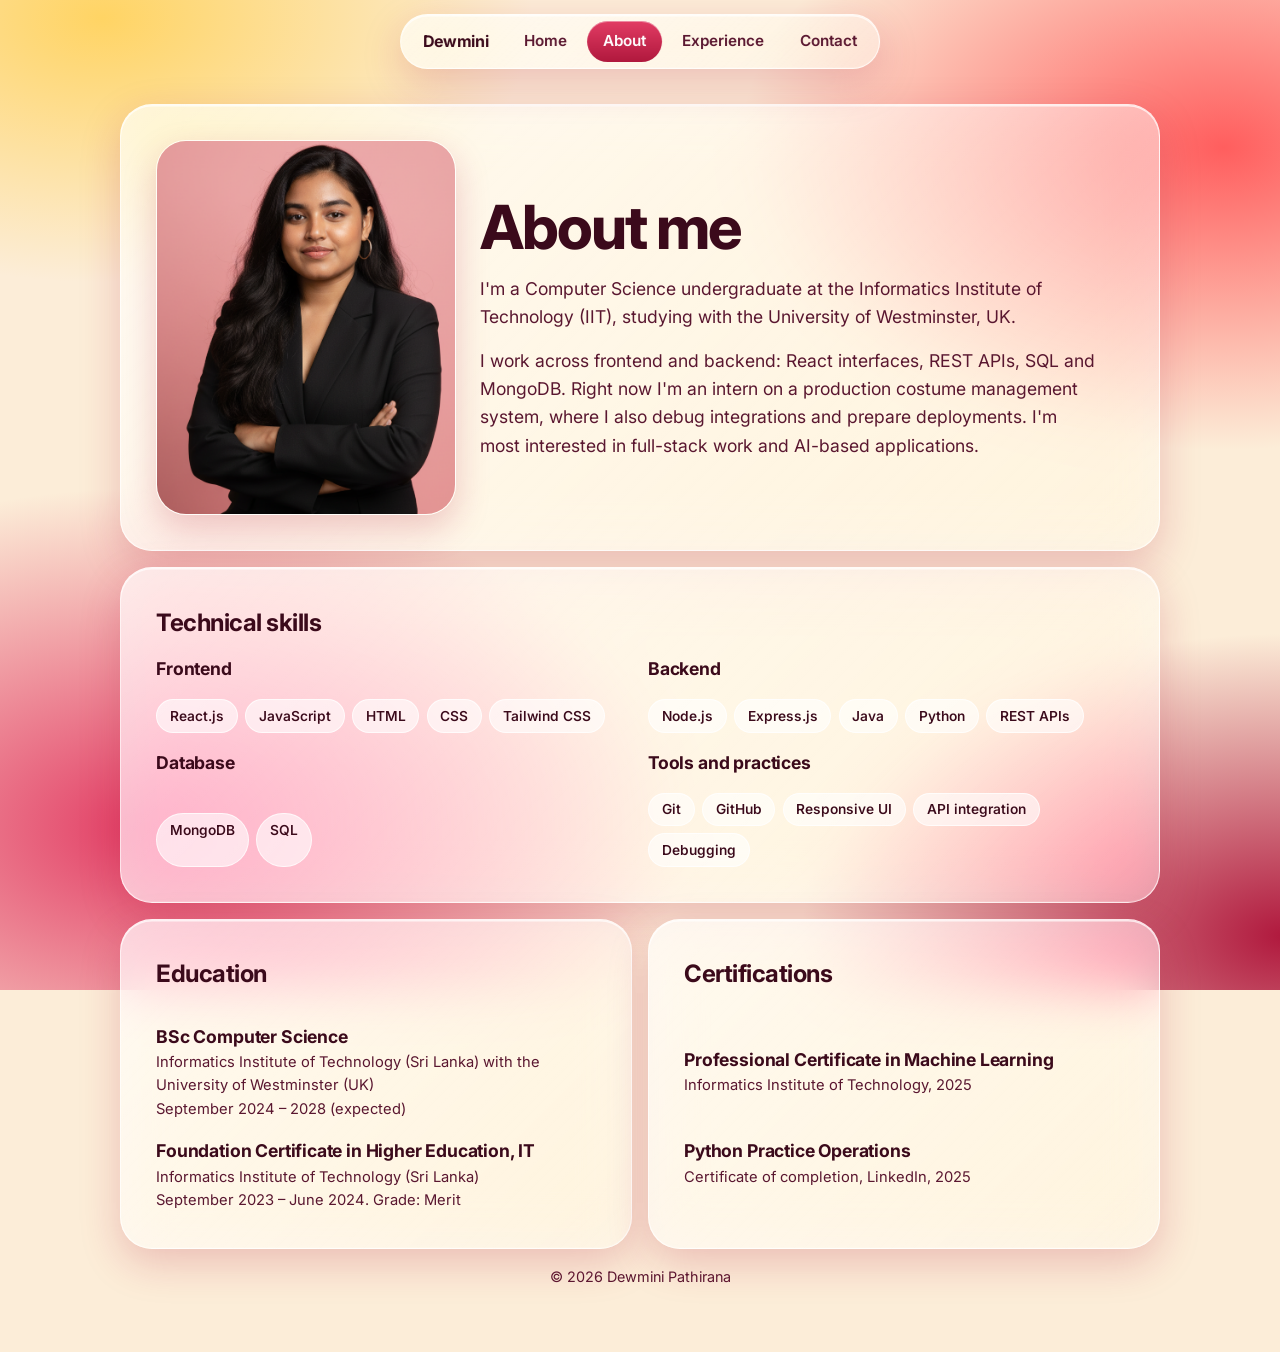
==== commit d16aace4: "Redesign portfolio with Liquid Glass style and Coral Wave palette" ====
--- a/pages/about.html
+++ b/pages/about.html
@@ -1,282 +1,38 @@
 <!DOCTYPE html>
 <html lang="en">
+<head>
+<meta charset="UTF-8">
+<meta name="viewport" content="width=device-width, initial-scale=1.0">
+<meta name="theme-color" content="#E23C64">
+<title>About | Dewmini Pathirana</title>
+<link href="https://fonts.googleapis.com/css2?family=Inter:wght@400;500;600;700;800&display=swap" rel="stylesheet">
+<link rel="stylesheet" href="https://cdnjs.cloudflare.com/ajax/libs/font-awesome/6.5.0/css/all.min.css">
+<link rel="stylesheet" href="../css/style.css">
+</head>
+<body>
+<header class="nav"><a class="brand" href="index.html">Dewmini</a><nav style="display:flex;gap:.25rem"><a class="tab" href="index.html">Home</a><a class="tab" href="about.html" aria-current="page">About</a><a class="tab" href="projects.html">Experience</a><a class="tab" href="contact.html">Contact</a></nav></header>
+<main class="wrap">
+<section class="card glass hero">
+<img class="about-photo" src="../images/Dewmini-Portfolio About.png" alt="Dewmini Pathirana">
+<div class="text"><h1>About me</h1>
+<p class="sub">I'm a Computer Science undergraduate at the Informatics Institute of Technology (IIT), studying with the University of Westminster, UK.</p>
+<p class="sub">I work across frontend and backend: React interfaces, REST APIs, SQL and MongoDB. Right now I'm an intern on a production costume management system, where I also debug integrations and prepare deployments. I'm most interested in full-stack work and AI-based applications.</p></div></section>
+<section class="card glass"><h2>Technical skills</h2><div class="cols">
+<div class="stack"><h3>Frontend</h3><div class="chips"><span class="chip">React.js</span><span class="chip">JavaScript</span><span class="chip">HTML</span><span class="chip">CSS</span><span class="chip">Tailwind CSS</span></div></div>
+<div class="stack"><h3>Backend</h3><div class="chips"><span class="chip">Node.js</span><span class="chip">Express.js</span><span class="chip">Java</span><span class="chip">Python</span><span class="chip">REST APIs</span></div></div>
+<div class="stack"><h3>Database</h3><div class="chips"><span class="chip">MongoDB</span><span class="chip">SQL</span></div></div>
+<div class="stack"><h3>Tools and practices</h3><div class="chips"><span class="chip">Git</span><span class="chip">GitHub</span><span class="chip">Responsive UI</span><span class="chip">API integration</span><span class="chip">Debugging</span></div></div>
+</div></section>
+<section class="cols">
+<div class="card glass stack"><h2>Education</h2>
+<div><h3>BSc Computer Science</h3><p class="meta">Informatics Institute of Technology (Sri Lanka) with the University of Westminster (UK)<br>September 2024 – 2028 (expected)</p></div>
+<div><h3>Foundation Certificate in Higher Education, IT</h3><p class="meta">Informatics Institute of Technology (Sri Lanka)<br>September 2023 – June 2024. Grade: Merit</p></div></div>
+<div class="card glass stack"><h2>Certifications</h2>
+<div><h3>Professional Certificate in Machine Learning</h3><p class="meta">Informatics Institute of Technology, 2025</p></div>
+<div><h3>Python Practice Operations</h3><p class="meta">Certificate of completion, LinkedIn, 2025</p></div></div>
+</section>
+</main>
+<footer>&copy; 2026 Dewmini Pathirana</footer>
 
-<head>
-    <meta charset="UTF-8">
-    <meta name="viewport" content="width=device-width, initial-scale=1.0">
-    <title>About Me - Dewmini Pathirana</title>
-    <link
-        href="https://fonts.googleapis.com/css2?family=Poppins:wght@300;400;600;700&family=Playfair+Display:wght@600;700&display=swap"
-        rel="stylesheet">
-    <!-- Font Awesome Icons -->
-    <link rel="stylesheet" href="https://cdnjs.cloudflare.com/ajax/libs/font-awesome/6.4.0/css/all.min.css">
-    <link rel="stylesheet" href="../css/style.css">
-</head>
-
-<body>
-    <nav class="navbar">
-        <div class="nav-container">
-            <a href="index.html" class="logo">Dewmini</a>
-            <ul class="nav-menu">
-                <li><a href="index.html">Home</a></li>
-                <li><a href="about.html" class="active">About</a></li>
-                <li><a href="projects.html">Experience</a></li>
-                <li><a href="contact.html">Contact</a></li>
-            </ul>
-        </div>
-    </nav>
-
-    <main class="about-main">
-        <div class="container">
-            <!-- ABOUT HERO WITH CENTERED IMAGE -->
-            <section class="about-hero-centered">
-                <!-- CENTERED IMAGE ON TOP -->
-                <div class="about-image-center">
-                    <img src="../images/Dewmini-Portfolio About.png" alt="Dewmini Pathirana - Professional Photo"
-                        class="about-photo-centered">
-                </div>
-
-                <!-- CONTENT BELOW IMAGE -->
-                <article class="about-content-centered">
-                    <h1>About <span class="highlight">Me</span></h1>
-                    <p>Hello! I'm Dewmini Pathirana, a dedicated Computer Science undergraduate at the Informatics
-                        Institute of Technology (IIT) in partnership with the University of Westminster, UK.</p>
-                    <p>I have practical experience in frontend and backend development, responsive UI design, and
-                        collaborative software projects. I'm proficient in JavaScript, React.js, Python, Node.js, and
-                        REST API development. My passion lies in creating efficient, user-friendly applications and
-                        solving complex technical challenges.</p>
-                    <p>Currently, I'm seeking internship opportunities to enhance my technical expertise, contribute to
-                        real-world projects, and grow as a software engineer. I'm particularly interested in full-stack
-                        development, AI-based applications, and building scalable systems.</p>
-                </article>
-            </section>
-
-            <!-- TECHNICAL SKILLS SECTION WITH ICONS -->
-            <section class="skills-section">
-                <h2>Technical <span class="highlight">Skills</span></h2>
-                <p class="skills-intro">Languages, frameworks, and technologies I work with</p>
-
-                <!-- Frontend Skills -->
-                <div class="skill-category">
-                    <h3 class="category-title">Frontend Development</h3>
-                    <div class="skills-grid">
-                        <div class="skill-item">
-                            <div class="skill-icon-wrapper">
-                                <i class="fab fa-react"></i>
-                            </div>
-                            <div class="skill-name">React.js</div>
-                            <div class="skill-bar">
-                                <div class="skill-fill" style="width: 85%"></div>
-                            </div>
-                            <div class="skill-level">85%</div>
-                        </div>
-                        <div class="skill-item">
-                            <div class="skill-icon-wrapper">
-                                <i class="fab fa-js-square"></i>
-                            </div>
-                            <div class="skill-name">JavaScript</div>
-                            <div class="skill-bar">
-                                <div class="skill-fill" style="width: 88%"></div>
-                            </div>
-                            <div class="skill-level">88%</div>
-                        </div>
-                        <div class="skill-item">
-                            <div class="skill-icon-wrapper">
-                                <i class="fab fa-html5"></i>
-                            </div>
-                            <div class="skill-name">HTML5 & CSS3</div>
-                            <div class="skill-bar">
-                                <div class="skill-fill" style="width: 92%"></div>
-                            </div>
-                            <div class="skill-level">92%</div>
-                        </div>
-                        <div class="skill-item">
-                            <div class="skill-icon-wrapper">
-                                <i class="fas fa-mobile-alt"></i>
-                            </div>
-                            <div class="skill-name">Responsive Design</div>
-                            <div class="skill-bar">
-                                <div class="skill-fill" style="width: 90%"></div>
-                            </div>
-                            <div class="skill-level">90%</div>
-                        </div>
-                    </div>
-                </div>
-
-                <!-- Backend Skills -->
-                <div class="skill-category">
-                    <h3 class="category-title">Backend Development</h3>
-                    <div class="skills-grid">
-                        <div class="skill-item">
-                            <div class="skill-icon-wrapper">
-                                <i class="fab fa-node-js"></i>
-                            </div>
-                            <div class="skill-name">Node.js & Express.js</div>
-                            <div class="skill-bar">
-                                <div class="skill-fill" style="width: 82%"></div>
-                            </div>
-                            <div class="skill-level">82%</div>
-                        </div>
-                        <div class="skill-item">
-                            <div class="skill-icon-wrapper">
-                                <i class="fab fa-java"></i>
-                            </div>
-                            <div class="skill-name">Java</div>
-                            <div class="skill-bar">
-                                <div class="skill-fill" style="width: 80%"></div>
-                            </div>
-                            <div class="skill-level">80%</div>
-                        </div>
-                        <div class="skill-item">
-                            <div class="skill-icon-wrapper">
-                                <i class="fab fa-python"></i>
-                            </div>
-                            <div class="skill-name">Python</div>
-                            <div class="skill-bar">
-                                <div class="skill-fill" style="width: 85%"></div>
-                            </div>
-                            <div class="skill-level">85%</div>
-                        </div>
-                        <div class="skill-item">
-                            <div class="skill-icon-wrapper">
-                                <i class="fas fa-cube"></i>
-                            </div>
-                            <div class="skill-name">REST APIs</div>
-                            <div class="skill-bar">
-                                <div class="skill-fill" style="width: 85%"></div>
-                            </div>
-                            <div class="skill-level">85%</div>
-                        </div>
-                    </div>
-                </div>
-
-                <!-- Database Skills -->
-                <div class="skill-category">
-                    <h3 class="category-title">Database & Tools</h3>
-                    <div class="skills-grid">
-                        <div class="skill-item">
-                            <div class="skill-icon-wrapper">
-                                <i class="fas fa-leaf"></i>
-                            </div>
-                            <div class="skill-name">MongoDB</div>
-                            <div class="skill-bar">
-                                <div class="skill-fill" style="width: 80%"></div>
-                            </div>
-                            <div class="skill-level">80%</div>
-                        </div>
-                        <div class="skill-item">
-                            <div class="skill-icon-wrapper">
-                                <i class="fas fa-database"></i>
-                            </div>
-                            <div class="skill-name">SQL</div>
-                            <div class="skill-bar">
-                                <div class="skill-fill" style="width: 82%"></div>
-                            </div>
-                            <div class="skill-level">82%</div>
-                        </div>
-                        <div class="skill-item">
-                            <div class="skill-icon-wrapper">
-                                <i class="fab fa-github"></i>
-                            </div>
-                            <div class="skill-name">Git & GitHub</div>
-                            <div class="skill-bar">
-                                <div class="skill-fill" style="width: 90%"></div>
-                            </div>
-                            <div class="skill-level">90%</div>
-                        </div>
-                        <div class="skill-item">
-                            <div class="skill-icon-wrapper">
-                                <i class="fas fa-fire"></i>
-                            </div>
-                            <div class="skill-name">Firebase</div>
-                            <div class="skill-bar">
-                                <div class="skill-fill" style="width: 78%"></div>
-                            </div>
-                            <div class="skill-level">78%</div>
-                        </div>
-                    </div>
-                </div>
-            </section>
-
-            <!-- SOFT SKILLS SECTION -->
-            <section class="soft-skills-section">
-                <h2>Soft <span class="highlight">Skills</span></h2>
-                <p class="skills-intro">Professional and interpersonal abilities</p>
-                <div class="soft-skills-grid">
-                    <div class="soft-skill-card">
-                        <div class="soft-skill-icon">💡</div>
-                        <h3>Problem Solving</h3>
-                        <p>Breaking down complex challenges and finding efficient solutions</p>
-                    </div>
-                    <div class="soft-skill-card">
-                        <div class="soft-skill-icon">🤝</div>
-                        <h3>Teamwork</h3>
-                        <p>Collaborating effectively with others and contributing to team goals</p>
-                    </div>
-                    <div class="soft-skill-card">
-                        <div class="soft-skill-icon">💬</div>
-                        <h3>Communication</h3>
-                        <p>Expressing ideas clearly and listening actively to others</p>
-                    </div>
-                    <div class="soft-skill-card">
-                        <div class="soft-skill-icon">🎨</div>
-                        <h3>UI/UX Design</h3>
-                        <p>Creating user-friendly and visually appealing interfaces</p>
-                    </div>
-                    <div class="soft-skill-card">
-                        <div class="soft-skill-icon">🧠</div>
-                        <h3>Critical Thinking</h3>
-                        <p>Analyzing information objectively and making informed decisions</p>
-                    </div>
-                    <div class="soft-skill-card">
-                        <div class="soft-skill-icon">📚</div>
-                        <h3>Continuous Learning</h3>
-                        <p>Always seeking to improve and stay updated with new technologies</p>
-                    </div>
-                </div>
-            </section>
-
-            <!-- EDUCATION -->
-            <section class="education">
-                <h2><span class="highlight">Education</span></h2>
-                <article class="education-item">
-                    <h3>BSc Computer Science</h3>
-                    <p class="institution">University of Westminster (UK) | Informatics Institute of Technology (Sri
-                        Lanka)</p>
-                    <p><strong>Duration:</strong> September 2024 – 2028 (Expected)</p>
-                    <p>Bachelor of Science in Computer Science with focus on software engineering, web development, and
-                        modern technologies.</p>
-                </article>
-                <article class="education-item">
-                    <h3>Foundation Certificate in Higher Education - IT</h3>
-                    <p class="institution">Informatics Institute of Technology (Sri Lanka)</p>
-                    <p><strong>Grade:</strong> Merit | <strong>Duration:</strong> September 2023 – June 2024</p>
-                    <p>Foundation program providing comprehensive IT knowledge and programming fundamentals.</p>
-                </article>
-            </section>
-
-            <!-- CERTIFICATIONS -->
-            <section class="certifications">
-                <h2><span class="highlight">Certifications</span></h2>
-                <div class="certifications-grid">
-                    <article class="certification-card">
-                        <h3>Professional Certificate in Machine Learning</h3>
-                        <p class="cert-issuer">Informatics Institute of Technology (IIT Campus)</p>
-                        <p class="cert-date">2025</p>
-                    </article>
-                    <article class="certification-card">
-                        <h3>Certificate of Completion - Python Practice Operations</h3>
-                        <p class="cert-issuer">LinkedIn Learning</p>
-                        <p class="cert-date">2025</p>
-                    </article>
-                </div>
-            </section>
-        </div>
-    </main>
-
-    <footer>
-        <p>&copy; 2025 Dewmini Pathirana. All rights reserved.</p>
-    </footer>
 </body>
-
 </html>
--- a/css/style.css
+++ b/css/style.css
@@ -1,1408 +1,95 @@
-/* ============================================
-   DEWMINI PATHIRANA - PORTFOLIO CSS
-   Advanced Client-Side Web Development (5COSC026W)
-   ============================================ */
+/* Coral Wave + Liquid Glass */
+:root{
+  --cream:#FCEDD8; --sun:#FFD464; --coral:#FF5E5E; --rose:#E23C64; --crimson:#B0183D;
+  --ink:#3b0a1b; --ink-2:#5a1730; --focus:#B0183D;
+  --glass-a:rgba(255,255,255,.72); --glass-b:rgba(255,255,255,.42);
+  --edge:rgba(255,255,255,.75); --shade:rgba(176,24,61,.22); --chip:rgba(255,255,255,.6);
+  --font:-apple-system,BlinkMacSystemFont,"SF Pro Display","SF Pro Text","Inter","Segoe UI",system-ui,sans-serif;
+}
+@media (prefers-color-scheme:dark){:root{
+  --cream:#2a0713; --sun:#7a4a12; --coral:#8f2335; --rose:#8e1f43; --crimson:#5c0f26;
+  --ink:#FCEDD8; --ink-2:#f1c9c0; --focus:#FFD464;
+  --glass-a:rgba(255,255,255,.14); --glass-b:rgba(255,255,255,.06);
+  --edge:rgba(255,255,255,.28); --shade:rgba(0,0,0,.4); --chip:rgba(255,255,255,.12);}}
+*{box-sizing:border-box;margin:0}
+html{scroll-behavior:smooth}
+body{font-family:var(--font);color:var(--ink);background:var(--cream);line-height:1.6;
+  padding:6.5rem 1rem 3rem;min-height:100vh;-webkit-font-smoothing:antialiased}
+body::before{content:"";position:fixed;inset:-10%;z-index:-1;
+  background:radial-gradient(40% 35% at 15% 10%,var(--sun),transparent 70%),
+  radial-gradient(45% 40% at 88% 22%,var(--coral),transparent 70%),
+  radial-gradient(50% 45% at 18% 85%,var(--rose),transparent 70%),
+  radial-gradient(45% 40% at 92% 95%,var(--crimson),transparent 70%),var(--cream);
+  animation:drift 26s ease-in-out infinite alternate}
+@keyframes drift{to{transform:translate3d(-2%,2%,0) scale(1.06)}}
+a{color:inherit}
+:focus-visible{outline:3px solid var(--focus);outline-offset:3px;border-radius:12px}
+.wrap{max-width:1040px;margin:0 auto;display:grid;gap:1rem}
 
-/* ============================================
-   1. GOOGLE FONTS - TYPOGRAPHY REQUIREMENT
-   ============================================ */
-/* Already imported in HTML: Poppins & Great Vibes */
+/* glass */
+.glass,.nav{background:linear-gradient(135deg,var(--glass-a),var(--glass-b));
+  -webkit-backdrop-filter:blur(26px) saturate(180%);backdrop-filter:blur(26px) saturate(180%);
+  border:1px solid var(--edge);
+  box-shadow:inset 0 1.5px 0 rgba(255,255,255,.7),inset 0 -1px 0 rgba(255,255,255,.12),0 14px 40px var(--shade)}
+.card{border-radius:32px;padding:1.6rem}
 
-/* ============================================
-   2. CSS VARIABLES - COLOUR SCHEME
-   ============================================ */
-:root {
-    /* Primary Colors - From your design theme */
-    --color-dark-purple: #250e2c;
-    --color-purple: #837ab6;
-    --color-light-purple: #9d85b6;
-    --color-pink: #cc8db3;
-    --color-bright-pink: #f6a5c0;
-    --color-bg: #fffbfe;
+/* floating nav */
+.nav{position:fixed;top:14px;left:50%;transform:translateX(-50%);z-index:10;display:flex;
+  align-items:center;gap:.25rem;padding:.35rem;border-radius:999px;max-width:calc(100% - 1.5rem)}
+.nav .brand{font-weight:700;text-decoration:none;padding:.5rem 1rem;letter-spacing:-.02em}
+.nav a.tab{text-decoration:none;font-weight:600;font-size:.95rem;padding:.5rem 1rem;border-radius:999px;color:var(--ink-2);transition:background .2s}
+.nav a.tab:hover{background:var(--chip)}
+.nav a.tab[aria-current=page]{background:linear-gradient(180deg,var(--rose),var(--crimson));color:#fff;box-shadow:inset 0 1px 0 rgba(255,255,255,.4)}
 
-    /* Semi-transparent colors for requirement */
-    --color-overlay: rgba(37, 14, 44, 0.7);
-    --color-semi-transparent: rgba(131, 122, 182, 0.3);
+/* type */
+h1{font-size:clamp(2.3rem,6vw,3.8rem);line-height:1.04;letter-spacing:-.035em;font-weight:750}
+h2{font-size:1.5rem;letter-spacing:-.02em;margin-bottom:.8rem}
+h3{font-size:1.1rem;letter-spacing:-.01em}
+.sub{color:var(--ink-2);font-size:1.1rem;max-width:56ch}
+.meta{color:var(--ink-2);font-size:.92rem}
 
-    /* Neutral colors */
-    --color-dark: #333;
-    --color-light: #f5f5f5;
-    --color-white: #ffffff;
+/* hero */
+.hero{display:grid;gap:1.5rem;align-items:center}
+.hero img{width:100%;max-width:300px;aspect-ratio:4/5;object-fit:cover;object-position:top;border-radius:30px;
+  border:1px solid var(--edge);box-shadow:0 14px 34px var(--shade)}
+.hero .text{display:grid;gap:1rem;justify-items:start}
+.status{display:inline-flex;gap:.55rem;align-items:center;padding:.4rem .9rem;border-radius:999px;background:var(--chip);
+  border:1px solid var(--edge);font-size:.9rem;font-weight:600}
+.status::before{content:"";width:.6rem;height:.6rem;border-radius:50%;background:#2fb457;box-shadow:0 0 0 4px rgba(47,180,87,.25)}
+.row{display:flex;flex-wrap:wrap;gap:.7rem}
+.btn{display:inline-flex;align-items:center;gap:.5rem;text-decoration:none;font:inherit;font-weight:650;cursor:pointer;
+  padding:.8rem 1.4rem;border-radius:999px;border:1px solid var(--edge);color:var(--ink);background:var(--chip);
+  transition:transform .15s}
+.btn:active{transform:scale(.97)}
+.btn.primary{color:#fff;border-color:rgba(255,255,255,.35);
+  background:linear-gradient(180deg,var(--rose),var(--crimson));box-shadow:inset 0 1.5px 0 rgba(255,255,255,.45),0 8px 20px var(--shade)}
 
-    /* Typography */
-    --font-heading: 'Playfair Display', serif;
-    --font-body: 'Poppins', sans-serif;
-    --font-size-h1: 3rem;
-    --font-size-h2: 2rem;
-    --font-size-h3: 1.5rem;
-    --font-size-body: 1rem;
+/* widgets */
+.bento{display:grid;gap:1rem}
+.widget{border-radius:28px;padding:1.4rem;display:grid;gap:.6rem;align-content:start;text-decoration:none}
+a.widget{transition:transform .2s}
+a.widget:hover{transform:translateY(-3px)}
+.icon{width:2.6rem;height:2.6rem;border-radius:12px;display:grid;place-items:center;color:#fff;font-size:1.15rem;
+  background:linear-gradient(160deg,var(--coral),var(--crimson));box-shadow:inset 0 1px 0 rgba(255,255,255,.5)}
+.chips{display:flex;flex-wrap:wrap;gap:.45rem}
+.chip{padding:.3rem .8rem;border-radius:999px;background:var(--chip);border:1px solid var(--edge);font-size:.86rem;font-weight:560}
+.list{padding-left:1.2rem;display:grid;gap:.55rem}
+.list li::marker{color:var(--rose)}
+.stack{display:grid;gap:1rem}
+.cols{display:grid;gap:1rem}
+.about-photo{width:100%;max-width:260px;aspect-ratio:1;object-fit:cover;border-radius:30px;border:1px solid var(--edge)}
 
-    /* Spacing */
-    --spacing-small: 0.5rem;
-    --spacing-medium: 1rem;
-    --spacing-large: 2rem;
-    --spacing-xlarge: 3rem;
+/* form */
+form{display:grid;gap:.9rem}
+label{font-weight:600;font-size:.92rem;display:grid;gap:.35rem}
+input,textarea{font:inherit;color:var(--ink);padding:.8rem 1rem;border-radius:18px;border:1px solid var(--edge);
+  background:var(--chip);width:100%}
+input::placeholder,textarea::placeholder{color:var(--ink-2);opacity:.7}
+footer{text-align:center;color:var(--ink-2);font-size:.9rem;padding:1rem}
 
-    /* Transitions */
-    --transition: all 0.3s ease;
-}
-
-/* ============================================
-   3. GLOBAL STYLES & RESETS
-   ============================================ */
-* {
-    margin: 0;
-    padding: 0;
-    box-sizing: border-box;
-}
-
-html {
-    scroll-behavior: smooth;
-}
-
-body {
-    font-family: var(--font-body);
-    color: var(--color-dark);
-    background: linear-gradient(135deg, var(--color-bg) 0%, #f0e6f6 100%);
-    line-height: 1.6;
-    overflow-x: hidden;
-}
-
-/* ============================================
-   4. TYPOGRAPHY - TEXT EFFECTS REQUIREMENT
-   ============================================ */
-h1 {
-    font-family: var(--font-heading);
-    font-size: var(--font-size-h1);
-    color: var(--color-dark-purple);
-    font-weight: 700;
-    /* Text Effect: Text shadow */
-    text-shadow: 2px 2px 4px rgba(131, 122, 182, 0.3);
-    letter-spacing: 2px;
-}
-
-h2 {
-    font-family: var(--font-heading);
-    font-size: var(--font-size-h2);
-    color: var(--color-dark-purple);
-    margin: var(--spacing-large) 0 var(--spacing-medium) 0;
-    position: relative;
-    /* Pseudo-element with generated content - REQUIREMENT */
-    padding-bottom: var(--spacing-medium);
-}
-
-/* Generated content after h2 - PSEUDO-ELEMENT REQUIREMENT */
-h2::after {
-    content: '';
-    display: block;
-    width: 60px;
-    height: 4px;
-    background: linear-gradient(90deg, var(--color-purple), var(--color-bright-pink));
-    border-radius: 2px;
-    margin-top: var(--spacing-small);
-}
-
-h3 {
-    font-size: var(--font-size-h3);
-    color: var(--color-purple);
-    margin: var(--spacing-medium) 0 var(--spacing-small) 0;
-}
-
-p {
-    font-size: var(--font-size-body);
-    line-height: 1.8;
-    margin-bottom: var(--spacing-medium);
-}
-
-/* Highlight class - used throughout */
-.highlight {
-    background: linear-gradient(120deg, var(--color-purple), var(--color-bright-pink));
-    -webkit-background-clip: text;
-    -webkit-text-fill-color: transparent;
-    background-clip: text;
-    font-weight: 600;
-}
-
-/* ============================================
-   5. NAVIGATION - CHILD COMBINATOR REQUIREMENT
-   ============================================ */
-.navbar {
-    background: var(--color-white);
-    padding: var(--spacing-medium) 0;
-    /* Box shadow - REQUIREMENT */
-    box-shadow: 0 4px 15px var(--color-semi-transparent);
-    position: sticky;
-    top: 0;
-    z-index: 100;
-    /* Transition - REQUIREMENT */
-    transition: var(--transition);
-}
-
-.navbar:hover {
-    box-shadow: 0 6px 20px var(--color-semi-transparent);
-}
-
-.nav-container {
-    max-width: 1200px;
-    margin: 0 auto;
-    padding: 0 var(--spacing-medium);
-    display: flex;
-    justify-content: space-between;
-    align-items: center;
-}
-
-.logo {
-    font-family: var(--font-heading);
-    font-size: 1.8rem;
-    background: linear-gradient(120deg, var(--color-purple), var(--color-bright-pink));
-    -webkit-background-clip: text;
-    -webkit-text-fill-color: transparent;
-    background-clip: text;
-    text-decoration: none;
-    font-weight: 700;
-    /* Transform - REQUIREMENT */
-    transition: var(--transition);
-}
-
-.logo:hover {
-    transform: scale(1.05);
-}
-
-/* Child combinator - REQUIREMENT */
-.nav-menu>li {
-    list-style: none;
-    display: inline-block;
-    margin-left: var(--spacing-large);
-}
-
-.nav-menu>li>a {
-    text-decoration: none;
-    color: var(--color-dark);
-    font-weight: 500;
-    position: relative;
-    transition: var(--transition);
-}
-
-/* Pseudo-class for user action - REQUIREMENT */
-.nav-menu>li>a:hover,
-.nav-menu>li>a.active {
-    color: var(--color-purple);
-}
-
-/* Pseudo-element for hover effect */
-.nav-menu>li>a::before {
-    content: '';
-    position: absolute;
-    bottom: -5px;
-    left: 0;
-    width: 0;
-    height: 2px;
-    background: linear-gradient(90deg, var(--color-purple), var(--color-bright-pink));
-    transition: width 0.3s ease;
-}
-
-.nav-menu>li>a:hover::before,
-.nav-menu>li>a.active::before {
-    width: 100%;
-}
-
-/* ============================================
-   6. BUTTONS - STYLING REQUIREMENT
-   ============================================ */
-.btn {
-    padding: var(--spacing-medium) var(--spacing-large);
-    border: none;
-    border-radius: 50px;
-    font-family: var(--font-body);
-    font-size: var(--font-size-body);
-    font-weight: 600;
-    cursor: pointer;
-    /* Transition - REQUIREMENT */
-    transition: var(--transition);
-    text-decoration: none;
-    display: inline-block;
-    margin: var(--spacing-small);
-}
-
-.btn-primary {
-    background: linear-gradient(120deg, var(--color-purple), var(--color-bright-pink));
-    color: var(--color-white);
-    /* Border - REQUIREMENT */
-    border: 2px solid var(--color-purple);
-}
-
-.btn-primary:hover {
-    /* Transform - REQUIREMENT */
-    transform: translateY(-3px);
-    /* Box shadow - REQUIREMENT */
-    box-shadow: 0 8px 20px var(--color-semi-transparent);
-}
-
-.btn-secondary {
-    background: transparent;
-    color: var(--color-purple);
-    border: 2px solid var(--color-purple);
-}
-
-.btn-secondary:hover {
-    background: var(--color-semi-transparent);
-    transform: translateY(-3px);
-}
-
-/* ============================================
-   7. CONTAINER & LAYOUT
-   ============================================ */
-.container {
-    max-width: 1200px;
-    margin: 0 auto;
-    padding: 0 var(--spacing-medium);
-}
-
-main {
-    min-height: calc(100vh - 200px);
-    padding: var(--spacing-xlarge) 0;
-}
-
-/* ============================================
-   8. HERO SECTION
-   ============================================ */
-.hero {
-    display: flex;
-    align-items: center;
-    justify-content: space-between;
-    gap: var(--spacing-xlarge);
-    padding: var(--spacing-xlarge) 0;
-    /* Gradient background - REQUIREMENT */
-    background: linear-gradient(135deg,
-            rgba(131, 122, 182, 0.1) 0%,
-            rgba(246, 165, 192, 0.1) 100%);
-    border-radius: 15px;
-    padding: var(--spacing-xlarge);
-    margin-bottom: var(--spacing-xlarge);
-}
-
-.hero-content {
-    flex: 1;
-}
-
-.intro-text {
-    font-size: 1.3rem;
-    color: var(--color-purple);
-    font-weight: 600;
-    margin-bottom: var(--spacing-small);
-    /* Animation - REQUIREMENT */
-    animation: fadeInUp 0.8s ease forwards;
-}
-
-.description {
-    font-size: 1.1rem;
-    color: var(--color-dark);
-    margin-bottom: var(--spacing-large);
-    animation: fadeInUp 0.8s ease 0.2s forwards;
-    opacity: 0;
-}
-
-.buttons {
-    animation: fadeInUp 0.8s ease 0.4s forwards;
-    opacity: 0;
-}
-
-/* Profile Image Container */
-.profile-image-container {
-    text-align: center;
-    margin-bottom: var(--spacing-large);
-}
-
-.profile-image {
-    width: 200px;
-    height: 200px;
-    border-radius: 50%;
-    object-fit: cover;
-    border: 5px solid var(--color-purple);
-    box-shadow: 0 8px 25px var(--color-semi-transparent);
-    transition: var(--transition);
-}
-
-.profile-image:hover {
-    transform: scale(1.05);
-    box-shadow: 0 12px 35px rgba(246, 165, 192, 0.4);
-}
-
-/* About Photo Section */
-
-/* CENTERED ABOUT SECTION */
-.about-hero-centered {
-    text-align: center;
-    margin-bottom: var(--spacing-xlarge);
-}
-
-/* IMAGE CONTAINER - CENTERED */
-.about-image-center {
-    display: flex;
-    justify-content: center;
-    margin-bottom: var(--spacing-xlarge);
-}
-
-.about-photo-centered {
-    width: 350px;
-    height: auto;
-    border-radius: 15px;
-    object-fit: cover;
-    box-shadow: 0 15px 40px var(--color-semi-transparent);
-    transition: var(--transition);
-    border: 3px solid var(--color-purple);
-}
-
-.about-photo-centered:hover {
-    transform: translateY(-10px);
-    box-shadow: 0 20px 50px rgba(246, 165, 192, 0.5);
-    border-color: var(--color-bright-pink);
-}
-
-/* CENTERED CONTENT */
-.about-content-centered {
-    max-width: 800px;
-    margin: 0 auto;
-}
-
-.about-content-centered h1 {
-    margin-bottom: var(--spacing-large);
-    font-size: var(--font-size-h1);
-}
-
-.about-content-centered p {
-    font-size: 1.05rem;
-    line-height: 1.9;
-    margin-bottom: var(--spacing-medium);
-    color: var(--color-dark);
-}
-
-/* RESPONSIVE DESIGN */
-@media (max-width: 768px) {
-    .about-photo-centered {
-        width: 280px;
-    }
-
-    .about-content-centered {
-        max-width: 100%;
-        padding: 0 var(--spacing-medium);
-    }
-
-    .about-content-centered h1 {
-        font-size: 2.2rem;
-    }
-
-    .about-content-centered p {
-        font-size: 1rem;
-    }
-}
-
-@media (max-width: 480px) {
-    .about-photo-centered {
-        width: 250px;
-    }
-
-    .about-content-centered {
-        max-width: 100%;
-        padding: 0 var(--spacing-small);
-    }
-
-    .about-content-centered h1 {
-        font-size: 1.8rem;
-    }
-
-    .about-content-centered p {
-        font-size: 0.95rem;
-        line-height: 1.7;
-    }
-
-    .about-image-center {
-        margin-bottom: var(--spacing-large);
-    }
-}
-
-/* Sidebar - Structural selector REQUIREMENT */
-.sidebar {
-    flex: 0.3;
-    background: var(--color-white);
-    padding: var(--spacing-large);
-    border-radius: 15px;
-    /* Box shadow - REQUIREMENT */
-    box-shadow: 0 8px 25px var(--color-semi-transparent);
-}
-
-.sidebar h3 {
-    color: var(--color-dark-purple);
-    margin-bottom: var(--spacing-medium);
-}
-
-.social-links {
-    list-style: none;
-}
-
-/* Pseudo-class :not() - NEGATION PSEUDO-CLASS REQUIREMENT */
-.social-links li:not(:last-child) {
-    margin-bottom: var(--spacing-medium);
-}
-
-.social-links a {
-    color: var(--color-purple);
-    text-decoration: none;
-    font-weight: 500;
-    /* Transition - REQUIREMENT */
-    transition: var(--transition);
-    display: inline-block;
-}
-
-.social-links a:hover {
-    color: var(--color-bright-pink);
-    transform: translateX(5px);
-}
-
-/* ============================================
-   9. FEATURED SECTION
-   ============================================ */
-.featured {
-    margin: var(--spacing-xlarge) 0;
-}
-
-.featured-grid {
-    display: grid;
-    grid-template-columns: repeat(auto-fit, minmax(300px, 1fr));
-    gap: var(--spacing-large);
-    margin-top: var(--spacing-large);
-}
-
-.featured-card {
-    background: var(--color-white);
-    padding: var(--spacing-large);
-    border-radius: 12px;
-    /* Box shadow - REQUIREMENT */
-    box-shadow: 0 4px 15px var(--color-semi-transparent);
-    /* Transition - REQUIREMENT */
-    transition: var(--transition);
-    /* Rounded corners - REQUIREMENT */
-    border: 1px solid rgba(246, 165, 192, 0.2);
-}
-
-.featured-card:hover {
-    /* Transform - REQUIREMENT */
-    transform: translateY(-10px);
-    box-shadow: 0 10px 30px var(--color-semi-transparent);
-}
-
-.featured-card h3 {
-    color: var(--color-dark-purple);
-}
-
-.featured-card a {
-    color: var(--color-purple);
-    text-decoration: none;
-    font-weight: 600;
-    transition: var(--transition);
-}
-
-.featured-card a:hover {
-    color: var(--color-bright-pink);
-}
-
-/* ============================================
-   10. ABOUT PAGE STYLES
-   ============================================ */
-.about-main {
-    padding: var(--spacing-xlarge) 0;
-}
-
-.about-hero {
-    margin-bottom: var(--spacing-xlarge);
-    padding: var(--spacing-xlarge);
-    background: linear-gradient(135deg, var(--color-white), rgba(246, 165, 192, 0.1));
-    border-radius: 15px;
-    border-left: 5px solid var(--color-purple);
-}
-
-.about-content h1 {
-    margin-bottom: var(--spacing-large);
-}
-
-.about-content p {
-    font-size: 1.1rem;
-    line-height: 1.9;
-    color: var(--color-dark);
-}
-
-/* ============================================
-   11. SKILLS SECTION - NTH PSEUDO-CLASS REQUIREMENT
-   ============================================ */
-
-/* TECHNICAL SKILLS SECTION */
-.skills-section {
-    margin: var(--spacing-xlarge) 0;
-    padding: var(--spacing-xlarge);
-    background: var(--color-white);
-    border-radius: 15px;
-    box-shadow: 0 4px 15px var(--color-semi-transparent);
-}
-
-.skills-section h2 {
-    text-align: center;
-    margin-bottom: var(--spacing-small);
-}
-
-.skills-intro {
-    text-align: center;
-    color: var(--color-purple);
-    font-size: 0.95rem;
-    margin-bottom: var(--spacing-xlarge);
-    font-style: italic;
-}
-
-/* Skill Category */
-.skill-category {
-    margin-bottom: var(--spacing-xlarge);
-}
-
-.category-title {
-    color: var(--color-dark-purple);
-    font-size: 1.2rem;
-    font-weight: 700;
-    margin-bottom: var(--spacing-large);
-    padding-bottom: var(--spacing-medium);
-    border-bottom: 2px solid var(--color-semi-transparent);
-    display: inline-block;
-}
-
-/* Skills Grid */
-.skills-grid {
-    display: grid;
-    grid-template-columns: repeat(auto-fit, minmax(220px, 1fr));
-    gap: var(--spacing-large);
-}
-
-/* Individual Skill Item */
-.skill-item {
-    padding: var(--spacing-medium);
-    background: linear-gradient(135deg, var(--color-bg), rgba(246, 165, 192, 0.05));
-    border-radius: 10px;
-    border: 1px solid rgba(131, 122, 182, 0.15);
-    transition: var(--transition);
-}
-
-.skill-item:hover {
-    transform: translateY(-5px);
-    border-color: var(--color-purple);
-    box-shadow: 0 8px 20px var(--color-semi-transparent);
-}
-
-.skill-name {
-    color: var(--color-dark-purple);
-    font-weight: 600;
-    font-size: 0.95rem;
-    margin-bottom: var(--spacing-small);
-    display: flex;
-    justify-content: space-between;
-    align-items: center;
-}
-
-.skill-bar {
-    width: 100%;
-    height: 6px;
-    background: rgba(131, 122, 182, 0.1);
-    border-radius: 10px;
-    overflow: hidden;
-    margin: var(--spacing-small) 0;
-}
-
-.skill-fill {
-    height: 100%;
-    background: linear-gradient(90deg, var(--color-purple), var(--color-bright-pink));
-    border-radius: 10px;
-    animation: fillSkill 1.2s ease-out forwards;
-}
-
-@keyframes fillSkill {
-    from {
-        width: 0 !important;
-    }
-
-    to {
-        /* width is set inline */
-    }
-}
-
-.skill-level {
-    text-align: right;
-    color: var(--color-bright-pink);
-    font-weight: 700;
-    font-size: 0.85rem;
-}
-
-/* SOFT SKILLS SECTION */
-.soft-skills-section {
-    margin: var(--spacing-xlarge) 0;
-    padding: var(--spacing-xlarge);
-    background: linear-gradient(135deg, rgba(131, 122, 182, 0.05), rgba(246, 165, 192, 0.05));
-    border-radius: 15px;
-    border: 1px solid var(--color-semi-transparent);
-}
-
-.soft-skills-section h2 {
-    text-align: center;
-    margin-bottom: var(--spacing-small);
-}
-
-.soft-skills-grid {
-    display: grid;
-    grid-template-columns: repeat(auto-fit, minmax(260px, 1fr));
-    gap: var(--spacing-large);
-    margin-top: var(--spacing-xlarge);
-}
-
-/* Soft Skill Card */
-.soft-skill-card {
-    padding: var(--spacing-large);
-    background: var(--color-white);
-    border-radius: 12px;
-    box-shadow: 0 4px 15px var(--color-semi-transparent);
-    text-align: center;
-    transition: var(--transition);
-    border: 1px solid rgba(246, 165, 192, 0.2);
-}
-
-.soft-skill-card:hover {
-    transform: translateY(-8px);
-    box-shadow: 0 12px 30px var(--color-semi-transparent);
-    border-color: var(--color-bright-pink);
-}
-
-.soft-skill-icon {
-    font-size: 2.5rem;
-    margin-bottom: var(--spacing-medium);
-    display: inline-block;
-    animation: float 3s ease-in-out infinite;
-}
-
-@keyframes float {
-
-    0%,
-    100% {
-        transform: translateY(0);
-    }
-
-    50% {
-        transform: translateY(-10px);
-    }
-}
-
-.soft-skill-card h3 {
-    color: var(--color-dark-purple);
-    font-weight: 700;
-    margin-bottom: var(--spacing-small);
-    font-family: var(--font-body);
-}
-
-.soft-skill-card p {
-    color: var(--color-dark);
-    font-size: 0.9rem;
-    line-height: 1.6;
-}
-
-/* RESPONSIVE DESIGN */
-@media (max-width: 768px) {
-    .skills-section {
-        padding: var(--spacing-large);
-    }
-
-    .skills-grid {
-        grid-template-columns: repeat(auto-fit, minmax(150px, 1fr));
-        gap: var(--spacing-medium);
-    }
-
-    .skill-item {
-        padding: var(--spacing-medium);
-    }
-
-    .soft-skills-grid {
-        grid-template-columns: repeat(auto-fit, minmax(200px, 1fr));
-        gap: var(--spacing-medium);
-    }
-
-    .soft-skill-card {
-        padding: var(--spacing-large);
-    }
-
-    .soft-skill-icon {
-        font-size: 2rem;
-    }
-}
-
-@media (max-width: 480px) {
-    .skills-section {
-        padding: var(--spacing-medium);
-    }
-
-    .skills-grid {
-        grid-template-columns: 1fr;
-    }
-
-    .skill-category {
-        margin-bottom: var(--spacing-large);
-    }
-
-    .soft-skills-grid {
-        grid-template-columns: 1fr;
-    }
-
-    .soft-skill-card {
-        padding: var(--spacing-medium);
-    }
-
-    .soft-skill-icon {
-        font-size: 1.8rem;
-    }
-}
-
-/* ============================================
-   SKILL ICONS CSS STYLING
-   ============================================ */
-
-/* Skill Icon Wrapper */
-.skill-icon-wrapper {
-    font-size: 2.5rem;
-    color: var(--color-purple);
-    margin-bottom: var(--spacing-medium);
-    display: flex;
-    justify-content: center;
-    align-items: center;
-    height: 60px;
-    width: 100%;
-
-    /* Gradient background for icon */
-    background: linear-gradient(135deg,
-            rgba(131, 122, 182, 0.1) 0%,
-            rgba(246, 165, 192, 0.1) 100%);
-    border-radius: 12px;
-    transition: var(--transition);
-}
-
-.skill-item:hover .skill-icon-wrapper {
-    /* Icon background changes on hover */
-    background: linear-gradient(135deg,
-            rgba(131, 122, 182, 0.2) 0%,
-            rgba(246, 165, 192, 0.2) 100%);
-
-    /* Icon color changes to bright pink on hover */
-    color: var(--color-bright-pink);
-
-    /* Icon animation on hover */
-    transform: scale(1.1) rotate(-5deg);
-}
-
-/* Individual Font Awesome Icons - Specific Colors */
-
-/* React Icon - Blue */
-.skill-item:nth-child(1) .skill-icon-wrapper {
-    color: #61dafb;
-}
-
-.skill-item:nth-child(1):hover .skill-icon-wrapper {
-    color: #61dafb;
-}
-
-/* JavaScript Icon - Yellow */
-.skill-item:nth-child(2) .skill-icon-wrapper {
-    color: #f7df1e;
-}
-
-.skill-item:nth-child(2):hover .skill-icon-wrapper {
-    color: #f7df1e;
-}
-
-/* HTML5 Icon - Orange/Red */
-.skill-item:nth-child(3) .skill-icon-wrapper {
-    color: #e34c26;
-}
-
-.skill-item:nth-child(3):hover .skill-icon-wrapper {
-    color: #e34c26;
-}
-
-/* Mobile Icon - Custom Purple */
-.skill-item:nth-child(4) .skill-icon-wrapper {
-    color: var(--color-purple);
-}
-
-.skill-item:nth-child(4):hover .skill-icon-wrapper {
-    color: var(--color-bright-pink);
-}
-
-/* Node.js Icon - Green */
-.skill-category:nth-child(2) .skill-item:nth-child(1) .skill-icon-wrapper {
-    color: #68a063;
-}
-
-.skill-category:nth-child(2) .skill-item:nth-child(1):hover .skill-icon-wrapper {
-    color: #68a063;
-}
-
-/* Java Icon - Orange */
-.skill-category:nth-child(2) .skill-item:nth-child(2) .skill-icon-wrapper {
-    color: #f89820;
-}
-
-.skill-category:nth-child(2) .skill-item:nth-child(2):hover .skill-icon-wrapper {
-    color: #f89820;
-}
-
-/* Python Icon - Blue */
-.skill-category:nth-child(2) .skill-item:nth-child(3) .skill-icon-wrapper {
-    color: #3776ab;
-}
-
-.skill-category:nth-child(2) .skill-item:nth-child(3):hover .skill-icon-wrapper {
-    color: #3776ab;
-}
-
-/* REST API Icon - Custom Color */
-.skill-category:nth-child(2) .skill-item:nth-child(4) .skill-icon-wrapper {
-    color: var(--color-bright-pink);
-}
-
-.skill-category:nth-child(2) .skill-item:nth-child(4):hover .skill-icon-wrapper {
-    color: var(--color-purple);
-}
-
-/* MongoDB Icon - Green */
-.skill-category:nth-child(3) .skill-item:nth-child(1) .skill-icon-wrapper {
-    color: #00ed64;
-}
-
-.skill-category:nth-child(3) .skill-item:nth-child(1):hover .skill-icon-wrapper {
-    color: #00ed64;
-}
-
-/* SQL Icon - Blue */
-.skill-category:nth-child(3) .skill-item:nth-child(2) .skill-icon-wrapper {
-    color: #336791;
-}
-
-.skill-category:nth-child(3) .skill-item:nth-child(2):hover .skill-icon-wrapper {
-    color: #336791;
-}
-
-/* GitHub Icon - Black/Dark */
-.skill-category:nth-child(3) .skill-item:nth-child(3) .skill-icon-wrapper {
-    color: #333;
-}
-
-.skill-category:nth-child(3) .skill-item:nth-child(3):hover .skill-icon-wrapper {
-    color: #333;
-}
-
-/* Firebase Icon - Orange */
-.skill-category:nth-child(3) .skill-item:nth-child(4) .skill-icon-wrapper {
-    color: #ffa726;
-}
-
-.skill-category:nth-child(3) .skill-item:nth-child(4):hover .skill-icon-wrapper {
-    color: #ffa726;
-}
-
-/* ============================================
-   RESPONSIVE ICON SIZING
-   ============================================ */
-
-@media (max-width: 768px) {
-    .skill-icon-wrapper {
-        font-size: 2rem;
-        height: 50px;
-    }
-}
-
-@media (max-width: 480px) {
-    .skill-icon-wrapper {
-        font-size: 1.8rem;
-        height: 45px;
-    }
-}
-
-
-/* ============================================
-   12. EDUCATION SECTION
-   ============================================ */
-.education {
-    margin: var(--spacing-xlarge) 0;
-}
-
-.education-item {
-    padding: var(--spacing-large);
-    background: var(--color-white);
-    border-radius: 12px;
-    box-shadow: 0 4px 15px var(--color-semi-transparent);
-    border-left: 5px solid var(--color-bright-pink);
-}
-
-.institution {
-    color: var(--color-purple);
-    font-weight: 600;
-    margin-bottom: var(--spacing-small);
-}
-
-/* ============================================
-   13. CERTIFICATIONS SECTION
-   ============================================ */
-.certifications {
-    margin: var(--spacing-xlarge) 0;
-    padding: var(--spacing-xlarge);
-    background: var(--color-white);
-    border-radius: 15px;
-    box-shadow: 0 4px 15px var(--color-semi-transparent);
-}
-
-.certifications-grid {
-    display: grid;
-    grid-template-columns: repeat(auto-fit, minmax(280px, 1fr));
-    gap: var(--spacing-large);
-    margin-top: var(--spacing-large);
-}
-
-.certification-card {
-    padding: var(--spacing-large);
-    background: linear-gradient(135deg, var(--color-bg), rgba(246, 165, 192, 0.05));
-    border-radius: 12px;
-    border-left: 4px solid var(--color-bright-pink);
-    transition: var(--transition);
-}
-
-.certification-card:hover {
-    transform: translateY(-5px);
-    box-shadow: 0 8px 20px var(--color-semi-transparent);
-}
-
-.certification-card h3 {
-    color: var(--color-dark-purple);
-    margin-bottom: var(--spacing-small);
-}
-
-.cert-issuer {
-    color: var(--color-purple);
-    font-weight: 600;
-    margin-bottom: var(--spacing-small);
-}
-
-.cert-date {
-    color: var(--color-bright-pink);
-    font-weight: 600;
-    font-size: 0.9rem;
-}
-
-/* ============================================
-   14. HOBBIES SECTION
-   ============================================ */
-.hobbies {
-    margin: var(--spacing-xlarge) 0;
-}
-
-.hobbies-list {
-    display: grid;
-    grid-template-columns: repeat(auto-fit, minmax(200px, 1fr));
-    gap: var(--spacing-large);
-    list-style: none;
-    margin-top: var(--spacing-large);
-}
-
-.hobbies-list li {
-    padding: var(--spacing-medium) var(--spacing-large);
-    background: linear-gradient(120deg, var(--color-purple), var(--color-bright-pink));
-    color: var(--color-white);
-    border-radius: 10px;
-    text-align: center;
-    font-weight: 500;
-    /* Transform - REQUIREMENT */
-    transition: var(--transition);
-    /* Pseudo-element generated content */
-}
-
-.hobbies-list li::before {
-    content: '✓ ';
-    margin-right: 0.5rem;
-}
-
-.hobbies-list li:hover {
-    transform: scale(1.05) rotate(2deg);
-}
-
-/* ============================================
-   14. PROJECTS/BLOG PAGE
-   ============================================ */
-.projects-main {
-    padding: var(--spacing-xlarge) 0;
-}
-
-.blog-post {
-    background: var(--color-white);
-    padding: var(--spacing-xlarge);
-    margin-bottom: var(--spacing-xlarge);
-    border-radius: 12px;
-    box-shadow: 0 4px 15px var(--color-semi-transparent);
-    /* Transition - REQUIREMENT */
-    transition: var(--transition);
-}
-
-.blog-post:hover {
-    box-shadow: 0 8px 25px var(--color-semi-transparent);
-    transform: translateY(-5px);
-}
-
-.post-header {
-    border-bottom: 2px solid var(--color-purple);
-    padding-bottom: var(--spacing-large);
-    margin-bottom: var(--spacing-large);
-}
-
-.post-header h2 {
-    margin: 0;
-    color: var(--color-dark-purple);
-}
-
-.post-header time {
-    color: var(--color-purple);
-    font-weight: 600;
-    display: block;
-    margin-top: var(--spacing-small);
-}
-
-.project-role {
-    color: var(--color-bright-pink);
-    font-weight: 600;
-    font-style: italic;
-    margin-top: var(--spacing-small);
-    margin-bottom: var(--spacing-small);
-}
-
-.project-link {
-    color: var(--color-purple);
-    text-decoration: none;
-    font-weight: 600;
-    transition: var(--transition);
-    display: inline-block;
-    margin-top: var(--spacing-medium);
-}
-
-.project-link:hover {
-    color: var(--color-bright-pink);
-}
-
-.post-content h4 {
-    color: var(--color-dark-purple);
-    font-size: 1.2rem;
-    margin: var(--spacing-large) 0 var(--spacing-medium) 0;
-}
-
-.post-content p {
-    margin-bottom: var(--spacing-medium);
-    line-height: 1.9;
-}
-
-.post-content ul {
-    list-style-position: inside;
-    margin: var(--spacing-medium) 0;
-}
-
-.post-content li {
-    margin-bottom: var(--spacing-small);
-    color: var(--color-dark);
-}
-
-/* ============================================
-   15. CONTACT PAGE - FORM STYLING
-   ============================================ */
-.contact-main {
-    padding: var(--spacing-xlarge) 0;
-}
-
-.contact-main>.container>h1 {
-    text-align: center;
-    margin-bottom: var(--spacing-xlarge);
-}
-
-.newsletter,
-.contact-form-section {
-    background: var(--color-white);
-    padding: var(--spacing-xlarge);
-    margin-bottom: var(--spacing-xlarge);
-    border-radius: 15px;
-    box-shadow: 0 4px 15px var(--color-semi-transparent);
-}
-
-.newsletter h2,
-.contact-form-section h2 {
-    color: var(--color-dark-purple);
-    text-align: center;
-}
-
-.form-group {
-    margin-bottom: var(--spacing-large);
-    display: flex;
-    flex-direction: column;
-}
-
-.form-group label {
-    color: var(--color-dark-purple);
-    font-weight: 600;
-    margin-bottom: var(--spacing-small);
-}
-
-.form-group input,
-.form-group textarea {
-    padding: var(--spacing-medium);
-    border: 2px solid rgba(131, 122, 182, 0.2);
-    border-radius: 8px;
-    font-family: var(--font-body);
-    font-size: var(--font-size-body);
-    /* Transition - REQUIREMENT */
-    transition: var(--transition);
-}
-
-/* Validity pseudo-class - REQUIREMENT */
-.form-group input:valid,
-.form-group textarea:valid {
-    border-color: var(--color-purple);
-    background: rgba(131, 122, 182, 0.05);
-}
-
-.form-group input:focus,
-.form-group textarea:focus {
-    outline: none;
-    border-color: var(--color-bright-pink);
-    box-shadow: 0 0 0 3px rgba(246, 165, 192, 0.2);
-    /* Transform - REQUIREMENT */
-    transform: scale(1.02);
-}
-
-.contact-info {
-    margin-top: var(--spacing-xlarge);
-}
-
-.info-items {
-    display: grid;
-    grid-template-columns: repeat(auto-fit, minmax(250px, 1fr));
-    gap: var(--spacing-large);
-    margin-top: var(--spacing-large);
-}
-
-.info-item {
-    background: var(--color-white);
-    padding: var(--spacing-large);
-    border-radius: 12px;
-    text-align: center;
-    box-shadow: 0 4px 15px var(--color-semi-transparent);
-    border-top: 4px solid var(--color-purple);
-}
-
-.info-item h3 {
-    color: var(--color-dark-purple);
-    margin-bottom: var(--spacing-medium);
-}
-
-.info-item a {
-    color: var(--color-purple);
-    text-decoration: none;
-    font-weight: 600;
-    /* Transition - REQUIREMENT */
-    transition: var(--transition);
-}
-
-.info-item a:hover {
-    color: var(--color-bright-pink);
-    text-decoration: underline;
-}
-
-/* ============================================
-   16. FOOTER
-   ============================================ */
-footer {
-    background: linear-gradient(135deg, var(--color-dark-purple), var(--color-purple));
-    color: var(--color-white);
-    text-align: center;
-    padding: var(--spacing-xlarge) var(--spacing-medium);
-    margin-top: var(--spacing-xlarge);
-}
-
-footer p {
-    margin: 0;
-}
-
-/* ============================================
-   17. ANIMATIONS - REQUIREMENT
-   ============================================ */
-@keyframes fadeInUp {
-    from {
-        opacity: 0;
-        transform: translateY(30px);
-    }
-
-    to {
-        opacity: 1;
-        transform: translateY(0);
-    }
-}
-
-@keyframes fillProgress {
-    from {
-        width: 0;
-    }
-
-    to {
-        width: 100%;
-    }
-}
-
-@keyframes pulse {
-
-    0%,
-    100% {
-        opacity: 1;
-    }
-
-    50% {
-        opacity: 0.7;
-    }
-}
-
-/* ============================================
-   18. RESPONSIVE DESIGN - MEDIA QUERIES
-   ============================================ */
-
-/* Tablet screens (768px and below) */
-@media (max-width: 768px) {
-    :root {
-        --font-size-h1: 2rem;
-        --font-size-h2: 1.5rem;
-        --font-size-h3: 1.2rem;
-    }
-
-    .hero {
-        flex-direction: column;
-        text-align: center;
-    }
-
-    .sidebar {
-        flex: 1;
-        width: 100%;
-    }
-
-    .nav-menu>li {
-        margin-left: var(--spacing-medium);
-    }
-
-    .nav-menu>li>a {
-        font-size: 0.9rem;
-    }
-
-    .featured-grid {
-        grid-template-columns: 1fr;
-    }
-
-    .skills-grid {
-        grid-template-columns: 1fr;
-    }
-}
-
-/* Mobile screens (480px and below) */
-@media (max-width: 480px) {
-    :root {
-        --font-size-h1: 1.5rem;
-        --font-size-h2: 1.2rem;
-        --spacing-xlarge: 1.5rem;
-        --spacing-large: 1rem;
-    }
-
-    .nav-container {
-        flex-wrap: wrap;
-    }
-
-    .logo {
-        font-size: 1.3rem;
-    }
-
-    .nav-menu {
-        width: 100%;
-        margin-top: var(--spacing-medium);
-    }
-
-    .nav-menu>li {
-        display: block;
-        margin: var(--spacing-small) 0;
-        margin-left: 0;
-    }
-
-    .btn {
-        display: block;
-        width: 100%;
-        text-align: center;
-        margin: var(--spacing-small) 0;
-    }
-
-    .hero {
-        padding: var(--spacing-large);
-    }
-
-    .newsletter,
-    .contact-form-section {
-        padding: var(--spacing-large);
-    }
-
-    .hobbies-list {
-        grid-template-columns: 1fr;
-    }
-}
-
-/* ============================================
-   19. SPECIFICITY DEMONSTRATION
-   ============================================
-   
-   This CSS demonstrates proper specificity hierarchy:
-   
-   - Element selectors: body, h1 (lowest specificity)
-   - Class selectors: .btn, .hero (medium specificity)
-   - ID selectors: (none used, would be higher)
-   - Inline styles: (none used, highest)
-   
-   ============================================ */
-
-/* ============================================
-   20. ATTRIBUTE SELECTORS - REQUIREMENT (Min 2)
-   ============================================ */
-
-/* Attribute selector 1: Target links with href */
-a[href^="http"] {
-    /* External links */
-}
-
-/* Attribute selector 2: Target form inputs by type */
-input[type="email"] {
-    /* Email input styling */
-}
-
-input[type="text"] {
-    /* Text input styling */
-}
-
-/* ============================================
-   21. RELATIONAL SELECTORS - REQUIREMENT
-   ============================================ */
-
-/* Adjacent sibling selector */
-h2+.featured-grid {
-    margin-top: var(--spacing-large);
-}
-
-/* General sibling selector */
-.post-header~.post-content {
-    margin-top: var(--spacing-large);
-}
-
-/* ============================================
-   END OF CSS - All requirements included
-   ============================================ */+@media (min-width:640px){.bento,.cols{grid-template-columns:repeat(2,1fr)}.hero{grid-template-columns:300px 1fr}.card{padding:2.2rem}}
+@media (min-width:920px){.bento{grid-template-columns:repeat(3,1fr)}.wide{grid-column:span 2}}
+@media (max-width:639px){
+  body{padding-top:1.2rem;padding-bottom:6.5rem}
+  .nav{top:auto;bottom:14px}.nav .brand{display:none}.nav a.tab{padding:.6rem .9rem}}
+@media (prefers-reduced-motion:reduce){body::before{animation:none}*{transition:none!important}}
